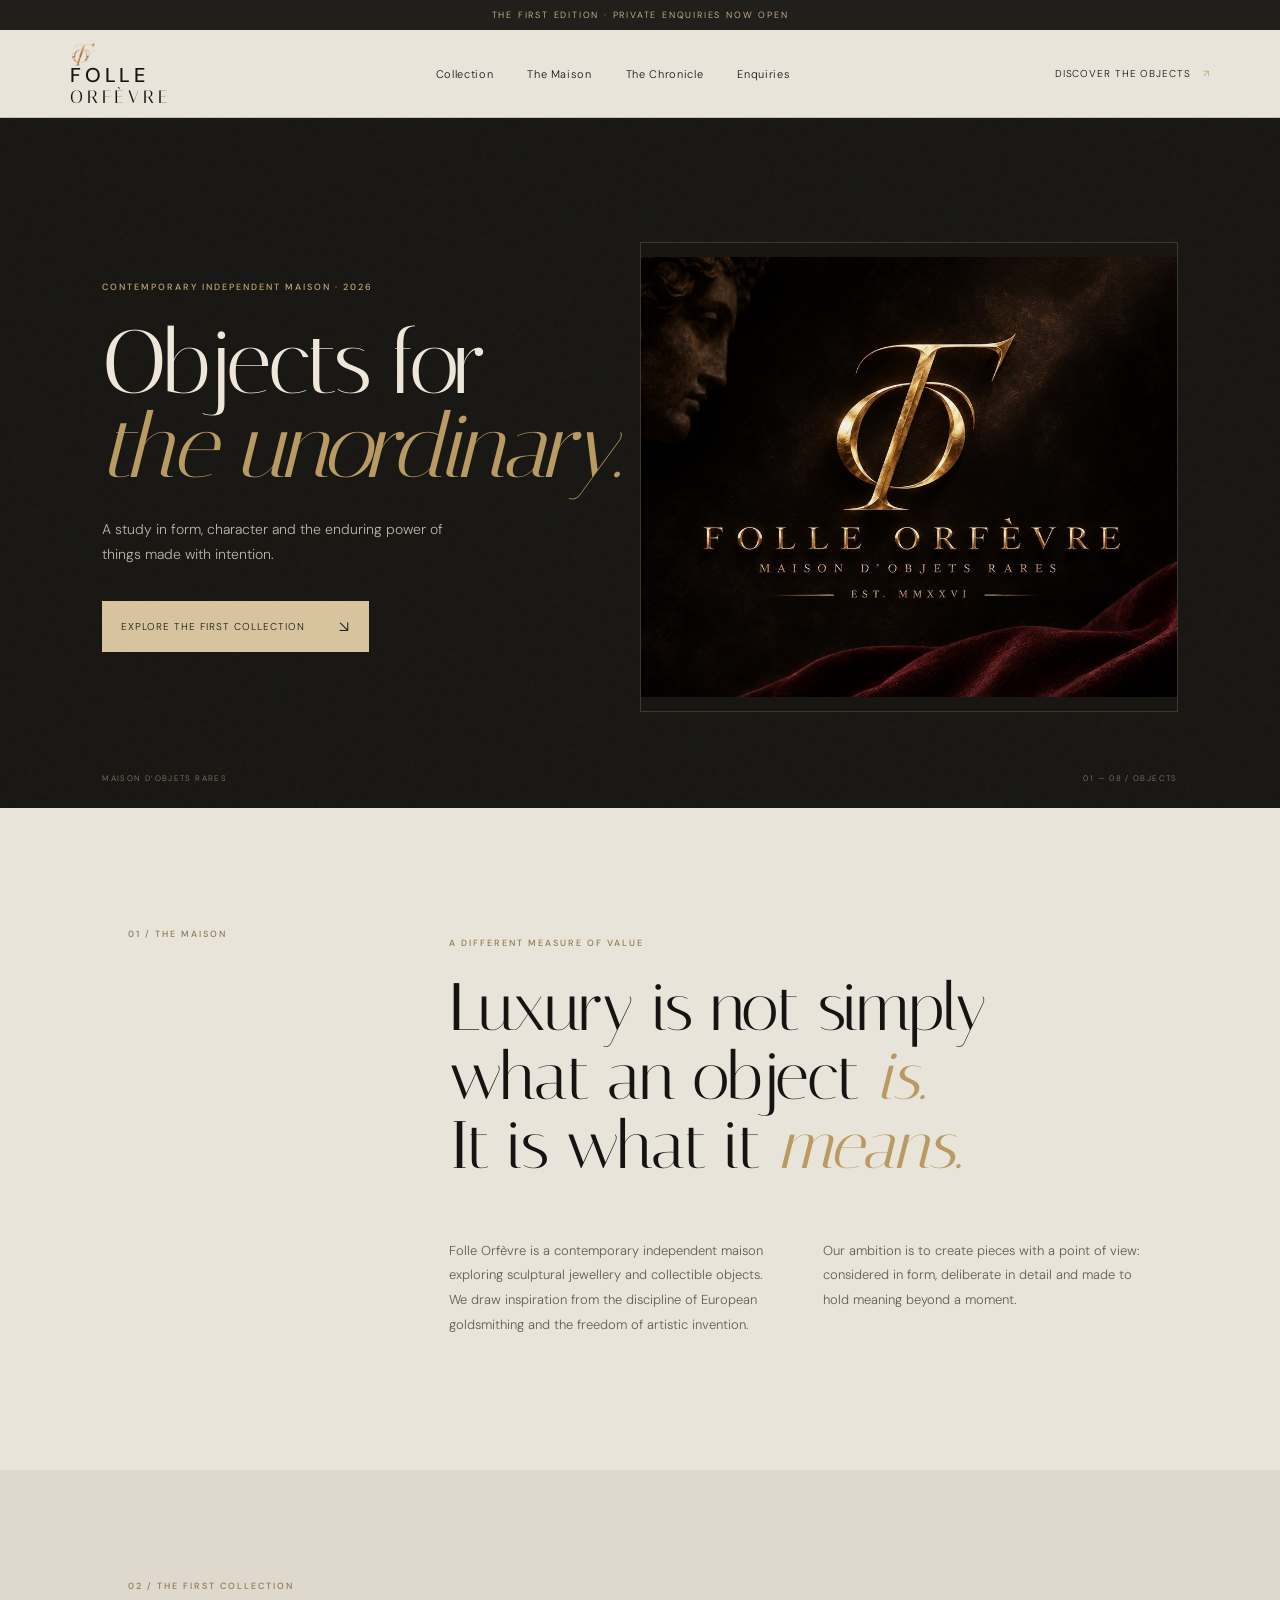
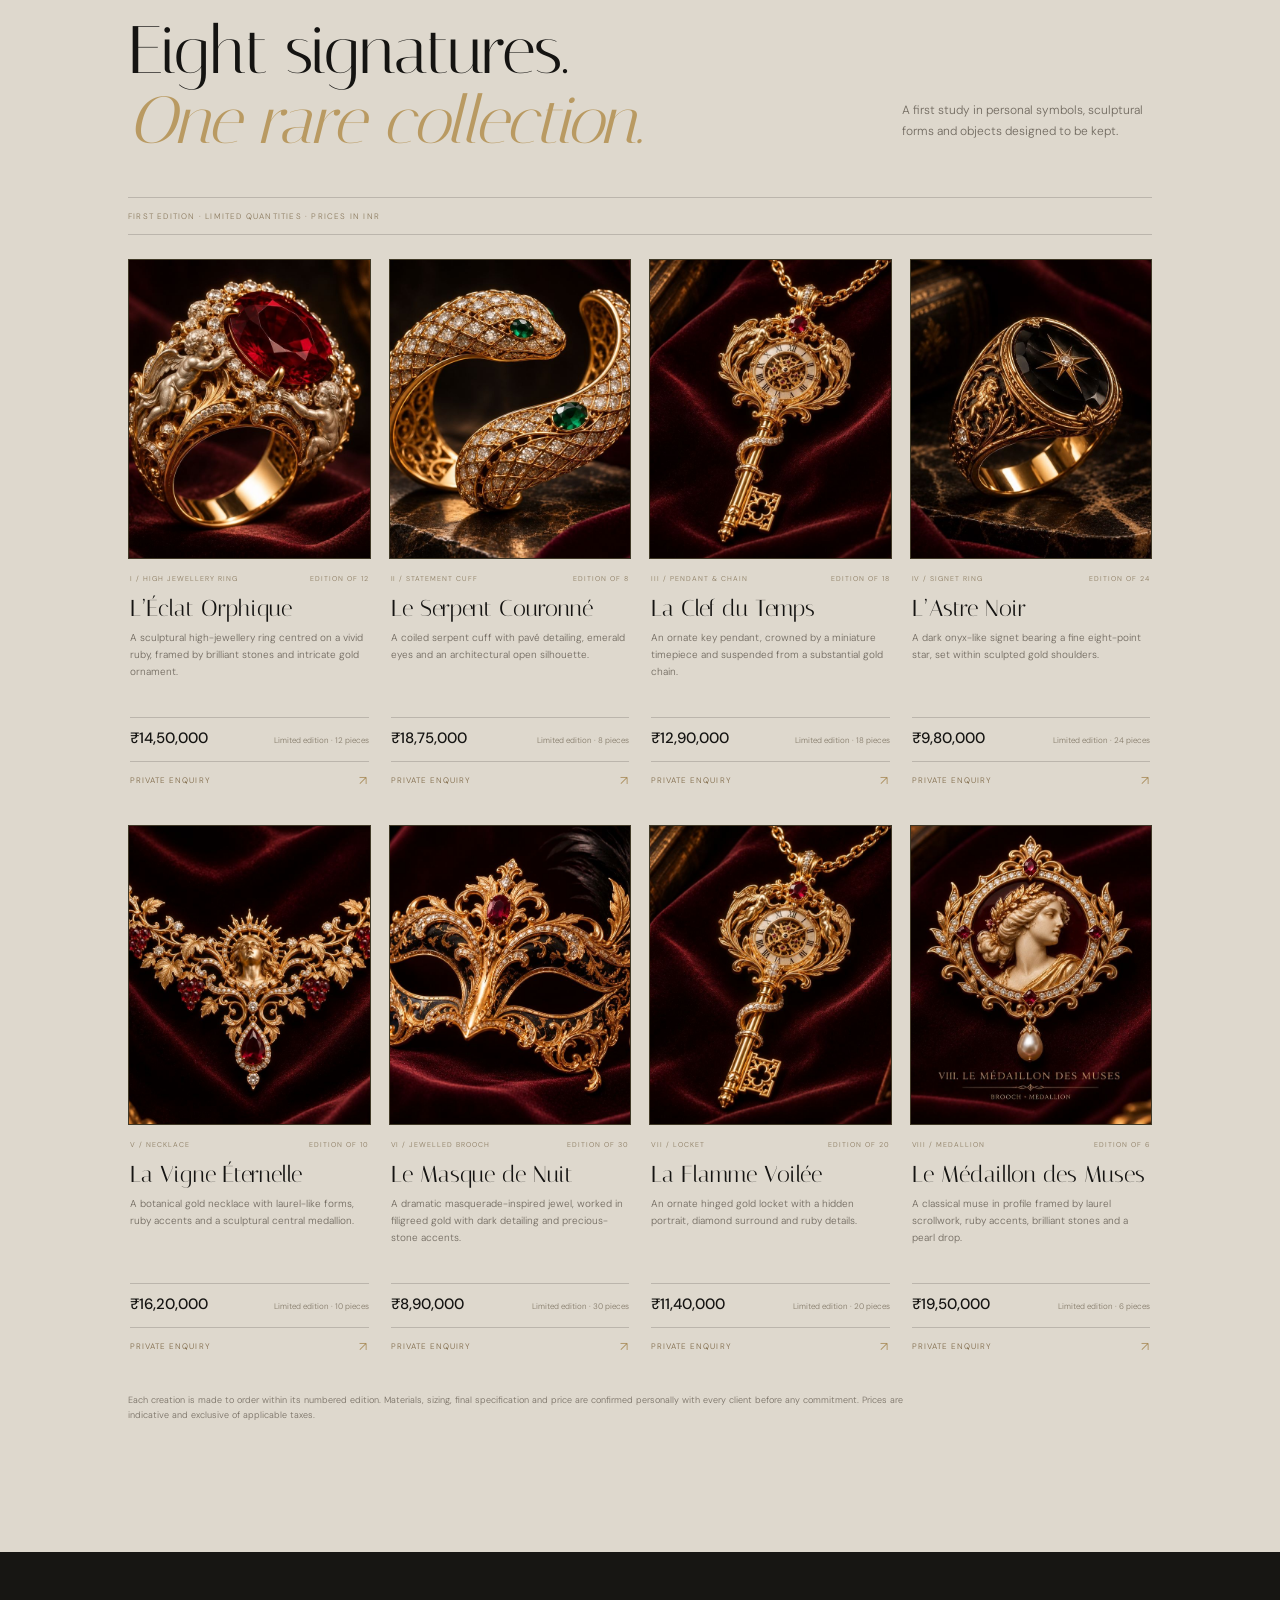
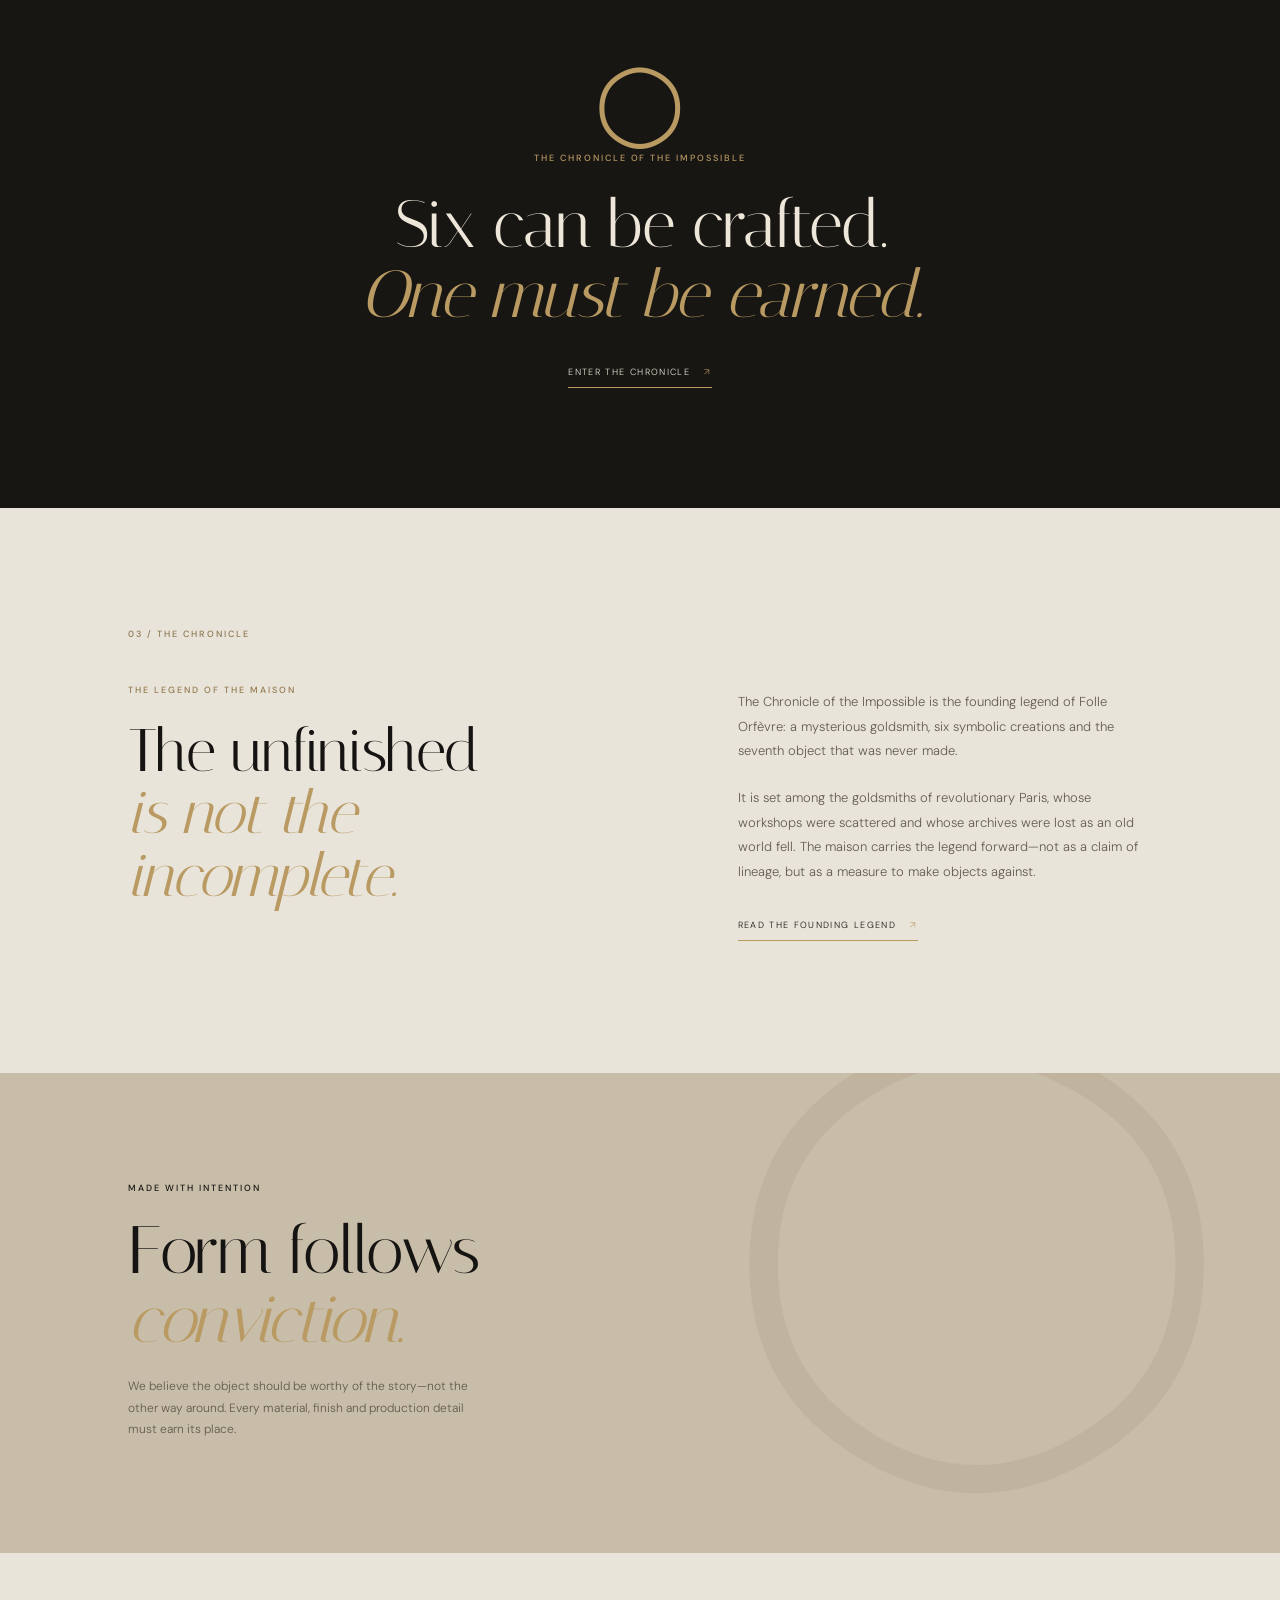
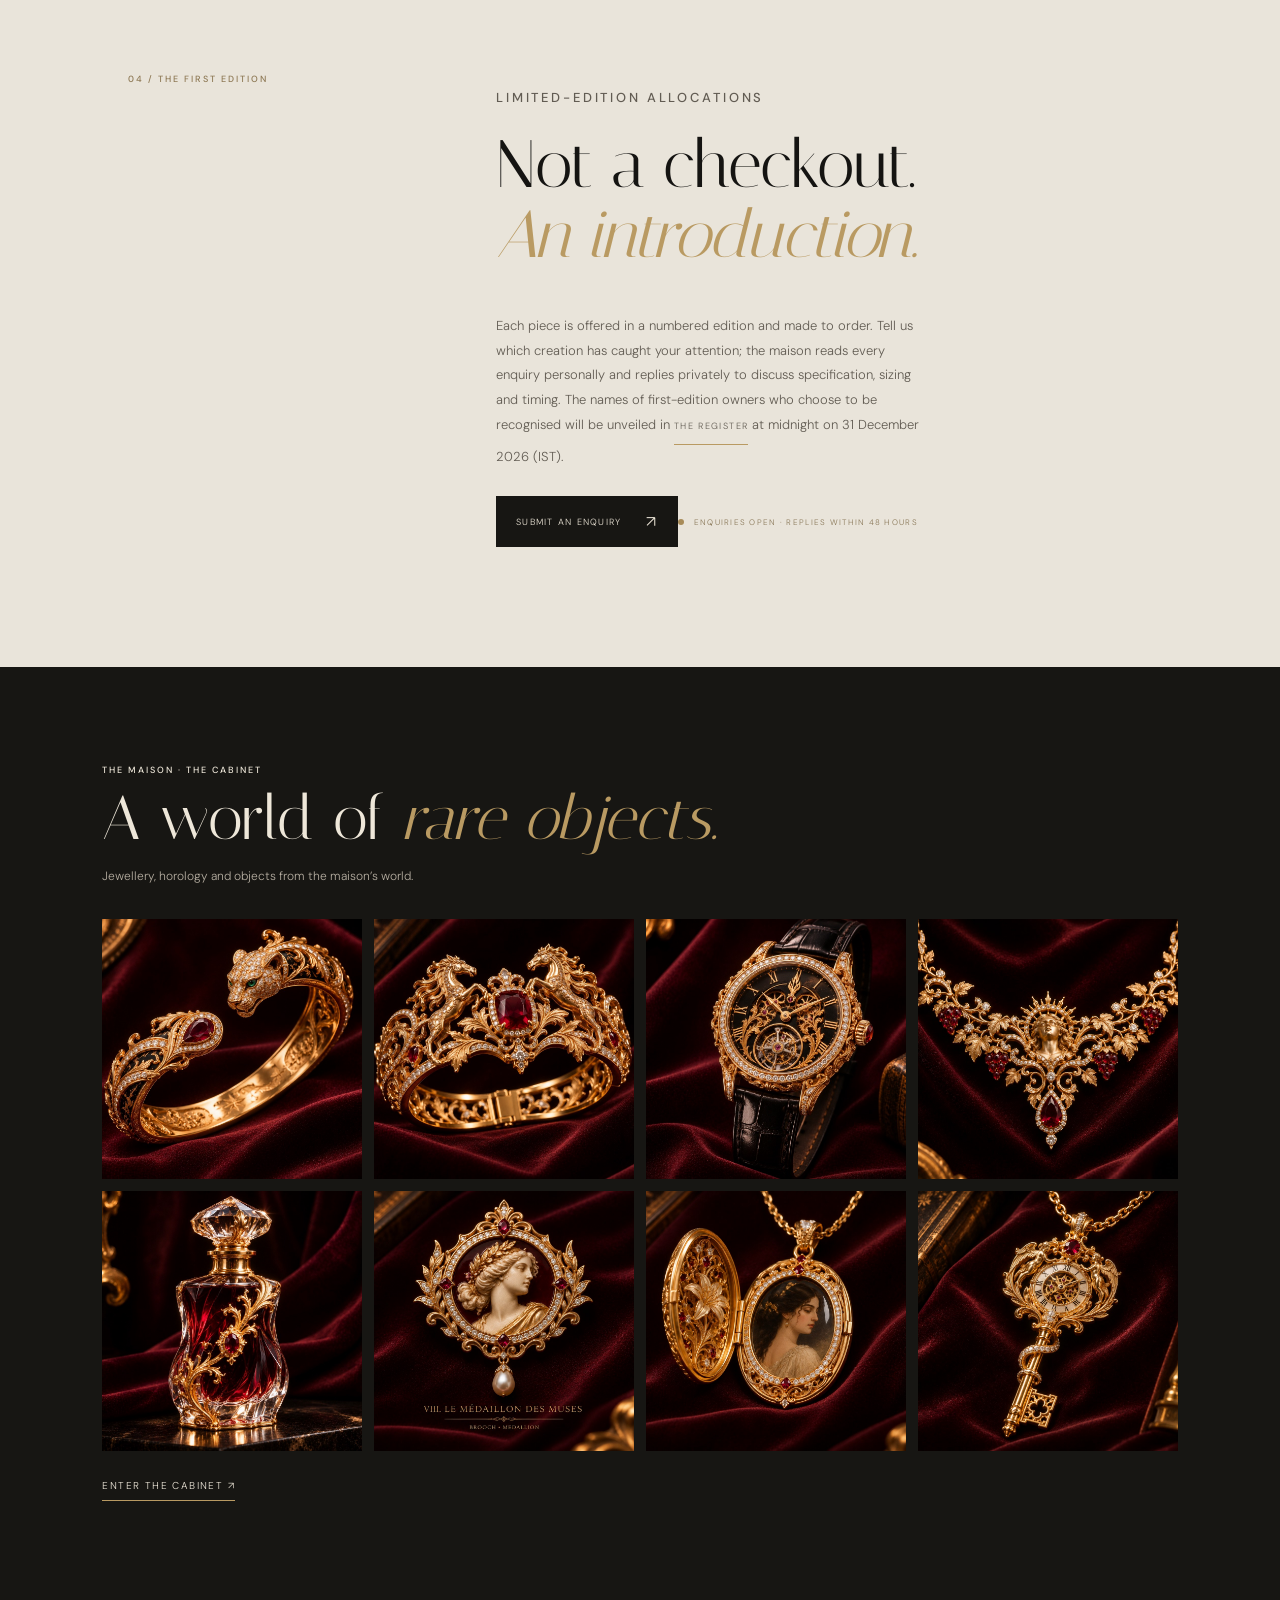
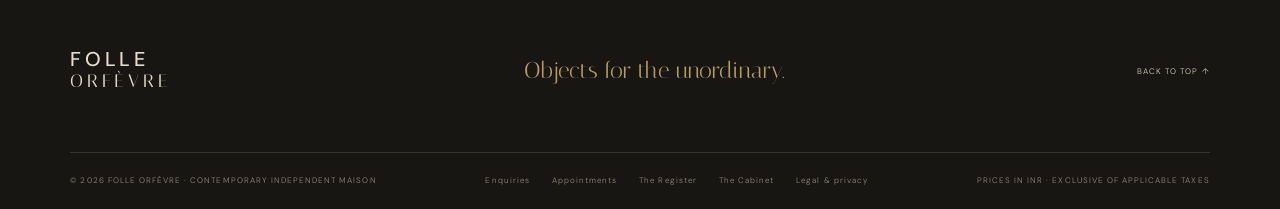
==== index.html @ 7debd87a "Restore Register, Appointments and 31 Dec announcement - Bring back register.html and booking.html -" ====
<!doctype html>
<html lang="en">
<head>
  <meta charset="utf-8">
  <meta name="viewport" content="width=device-width, initial-scale=1">
  <meta name="theme-color" content="#11100f">
  <title>Folle Orfèvre — Maison d’Objets Rares</title>
  <meta name="description" content="Folle Orfèvre — Maison d’Objets Rares. Limited-edition sculptural jewellery, made to order and offered by private enquiry.">
  <meta name="robots" content="index, follow">
  <meta property="og:type" content="website">
  <meta property="og:title" content="Folle Orfèvre — Objects for the Unordinary">
  <meta property="og:description" content="Six can be crafted. One must be earned.">
  <meta property="og:image" content="/assets/folle-orfevre-logo.jpg">
  <link rel="icon" href="/assets/mark.svg" type="image/svg+xml">
  <link rel="stylesheet" href="/styles.css">
  <script defer src="/config.js"></script>
  <script defer src="/site.js"></script>
  <script type="application/ld+json">
  {
    "@context":"https://schema.org",
    "@type":"Brand",
    "name":"Folle Orfèvre",
    "description":"An independent maison creating limited-edition sculptural jewellery and collectible objects.",
    "slogan":"Six can be crafted. One must be earned."
  }
  </script>
</head>
<body>
  <div class="announcement">THE FIRST EDITION · PRIVATE ENQUIRIES NOW OPEN</div>
  <header class="site-header">
    <a class="wordmark" href="#top" aria-label="Folle Orfèvre home"><img src="/assets/mark.svg" alt="" class="brand-mark"><span>FOLLE</span><i>ORFÈVRE</i></a>
    <button class="menu-toggle" aria-label="Open menu" aria-expanded="false">☰</button>
    <nav class="nav">
      <a href="#collection">Collection</a><a href="#philosophy">The Maison</a><a href="#chronicle">The Chronicle</a><a href="enquire.html">Enquiries</a>
    </nav>
    <a class="header-link" href="#collection">Discover the objects <span>↗</span></a>
  </header>

  <main id="top">
    <section class="hero">
      <div class="hero-grain"></div>
      <div class="hero-copy">
        <p class="eyebrow">CONTEMPORARY INDEPENDENT MAISON · 2026</p>
        <h1>Objects for<br><em>the unordinary.</em></h1>
        <p class="hero-lede">A study in form, character and the enduring power of things made with intention.</p>
        <a class="button button-light" href="#collection">Explore the first collection <span>↘</span></a>
      </div>
      <div class="hero-art hero-brand-art"><img src="/assets/folle-orfevre-logo.jpg" alt="Folle Orfèvre gold monogram and maison wordmark" loading="eager"></div>
      <div class="hero-bottom"><span>MAISON D’OBJETS RARES</span><span>01 — 08 / OBJECTS</span></div>
    </section>

    <section class="manifesto section-wrap" id="philosophy">
      <div class="section-kicker">01 / THE MAISON</div>
      <div class="manifesto-main">
        <p class="eyebrow">A DIFFERENT MEASURE OF VALUE</p>
        <h2>Luxury is not simply<br>what an object <em>is.</em><br>It is what it <em>means.</em></h2>
        <div class="manifesto-bottom"><p>Folle Orfèvre is a contemporary independent maison exploring sculptural jewellery and collectible objects. We draw inspiration from the discipline of European goldsmithing and the freedom of artistic invention.</p><p>Our ambition is to create pieces with a point of view: considered in form, deliberate in detail and made to hold meaning beyond a moment.</p></div>
      </div>
    </section>

    <section class="collection section-wrap" id="collection">
      <div class="section-heading"><div><div class="section-kicker">02 / THE FIRST COLLECTION</div><h2>Eight signatures.<br><em>One rare collection.</em></h2></div><p>A first study in personal symbols, sculptural forms and objects designed to be kept.</p></div>
      <div class="currency-note">FIRST EDITION · LIMITED QUANTITIES · PRICES IN INR</div>
      <div class="product-grid product-grid-photo" id="product-grid">
        <article class="product-card" data-category="jewellery"><a class="product-photo" href="/assets/products/01-eclat-orphique.jpg" target="_blank" rel="noopener"><img src="/assets/products/01-eclat-orphique.jpg" alt="L’Éclat Orphique — high jewellery ring" loading="lazy"></a><div class="product-info"><div class="product-meta"><span>I / HIGH JEWELLERY RING</span><span>EDITION OF 12</span></div><h3>L’Éclat Orphique</h3><p>A sculptural high-jewellery ring centred on a vivid ruby, framed by brilliant stones and intricate gold ornament.</p><div class="price"><strong>₹14,50,000</strong><span>Limited edition · 12 pieces</span></div><a class="product-enquire" href="enquire.html?product=LEclat-Orphique">Private enquiry <span>↗</span></a></div></article>
        <article class="product-card" data-category="jewellery"><a class="product-photo" href="/assets/products/02-serpent-couronne.jpg" target="_blank" rel="noopener"><img src="/assets/products/02-serpent-couronne.jpg" alt="Le Serpent Couronné — statement cuff" loading="lazy"></a><div class="product-info"><div class="product-meta"><span>II / STATEMENT CUFF</span><span>EDITION OF 8</span></div><h3>Le Serpent Couronné</h3><p>A coiled serpent cuff with pavé detailing, emerald eyes and an architectural open silhouette.</p><div class="price"><strong>₹18,75,000</strong><span>Limited edition · 8 pieces</span></div><a class="product-enquire" href="enquire.html?product=Le-Serpent-Couronne">Private enquiry <span>↗</span></a></div></article>
        <article class="product-card" data-category="jewellery"><a class="product-photo" href="/assets/products/03-clef-du-temps.jpg" target="_blank" rel="noopener"><img src="/assets/products/03-clef-du-temps.jpg" alt="La Clef du Temps — pendant & chain" loading="lazy"></a><div class="product-info"><div class="product-meta"><span>III / PENDANT & CHAIN</span><span>EDITION OF 18</span></div><h3>La Clef du Temps</h3><p>An ornate key pendant, crowned by a miniature timepiece and suspended from a substantial gold chain.</p><div class="price"><strong>₹12,90,000</strong><span>Limited edition · 18 pieces</span></div><a class="product-enquire" href="enquire.html?product=La-Clef-du-Temps">Private enquiry <span>↗</span></a></div></article>
        <article class="product-card" data-category="jewellery"><a class="product-photo" href="/assets/products/04-astre-noir.jpg" target="_blank" rel="noopener"><img src="/assets/products/04-astre-noir.jpg" alt="L’Astre Noir — signet ring" loading="lazy"></a><div class="product-info"><div class="product-meta"><span>IV / SIGNET RING</span><span>EDITION OF 24</span></div><h3>L’Astre Noir</h3><p>A dark onyx-like signet bearing a fine eight-point star, set within sculpted gold shoulders.</p><div class="price"><strong>₹9,80,000</strong><span>Limited edition · 24 pieces</span></div><a class="product-enquire" href="enquire.html?product=LAstre-Noir">Private enquiry <span>↗</span></a></div></article>
        <article class="product-card" data-category="jewellery"><a class="product-photo" href="/assets/products/05-vigne-eternelle.jpg" target="_blank" rel="noopener"><img src="/assets/products/05-vigne-eternelle.jpg" alt="La Vigne Éternelle — necklace" loading="lazy"></a><div class="product-info"><div class="product-meta"><span>V / NECKLACE</span><span>EDITION OF 10</span></div><h3>La Vigne Éternelle</h3><p>A botanical gold necklace with laurel-like forms, ruby accents and a sculptural central medallion.</p><div class="price"><strong>₹16,20,000</strong><span>Limited edition · 10 pieces</span></div><a class="product-enquire" href="enquire.html?product=La-Vigne-Eternelle">Private enquiry <span>↗</span></a></div></article>
        <article class="product-card" data-category="jewellery"><a class="product-photo" href="/assets/products/06-masque-de-nuit.jpg" target="_blank" rel="noopener"><img src="/assets/products/06-masque-de-nuit.jpg" alt="Le Masque de Nuit — jewelled brooch" loading="lazy"></a><div class="product-info"><div class="product-meta"><span>VI / JEWELLED BROOCH</span><span>EDITION OF 30</span></div><h3>Le Masque de Nuit</h3><p>A dramatic masquerade-inspired jewel, worked in filigreed gold with dark detailing and precious-stone accents.</p><div class="price"><strong>₹8,90,000</strong><span>Limited edition · 30 pieces</span></div><a class="product-enquire" href="enquire.html?product=Le-Masque-de-Nuit">Private enquiry <span>↗</span></a></div></article>
        <article class="product-card" data-category="jewellery"><a class="product-photo" href="/assets/products/07-flamme-voilee.jpg" target="_blank" rel="noopener"><img src="/assets/products/07-flamme-voilee.jpg" alt="La Flamme Voilée — original locket" loading="lazy"></a><div class="product-info"><div class="product-meta"><span>VII / LOCKET</span><span>EDITION OF 20</span></div><h3>La Flamme Voilée</h3><p>An ornate hinged gold locket with a hidden portrait, diamond surround and ruby details.</p><div class="price"><strong>₹11,40,000</strong><span>Limited edition · 20 pieces</span></div><a class="product-enquire" href="enquire.html?product=La-Flamme-Voilee">Private enquiry <span>↗</span></a></div></article>
        <article class="product-card" data-category="jewellery"><a class="product-photo" href="/assets/products/08-medaillon-muses.jpg" target="_blank" rel="noopener"><img src="/assets/products/08-medaillon-muses.jpg" alt="Le Médaillon des Muses — medallion" loading="lazy"></a><div class="product-info"><div class="product-meta"><span>VIII / MEDALLION</span><span>EDITION OF 6</span></div><h3>Le Médaillon des Muses</h3><p>A classical muse in profile framed by laurel scrollwork, ruby accents, brilliant stones and a pearl drop.</p><div class="price"><strong>₹19,50,000</strong><span>Limited edition · 6 pieces</span></div><a class="product-enquire" href="enquire.html?product=Le-Medaillon-des-Muses">Private enquiry <span>↗</span></a></div></article>
      </div>
      <p class="catalogue-disclaimer">Each creation is made to order within its numbered edition. Materials, sizing, final specification and price are confirmed personally with every client before any commitment. Prices are indicative and exclusive of applicable taxes.</p>
    </section>

    <section class="interlude">
      <div class="interlude-mark">◯</div><p class="eyebrow">THE CHRONICLE OF THE IMPOSSIBLE</p><h2>Six can be crafted.<br><em>One must be earned.</em></h2><a href="#chronicle" class="text-link">Enter the Chronicle <span>↗</span></a>
    </section>

    <section class="chronicle section-wrap" id="chronicle">
      <div class="section-kicker">03 / THE CHRONICLE</div>
      <div class="chronicle-layout"><div><p class="eyebrow">THE LEGEND OF THE MAISON</p><h2>The unfinished<br><em>is not the incomplete.</em></h2></div><div class="chronicle-copy"><p>The Chronicle of the Impossible is the founding legend of Folle Orfèvre: a mysterious goldsmith, six symbolic creations and the seventh object that was never made.</p><p>It is set among the goldsmiths of revolutionary Paris, whose workshops were scattered and whose archives were lost as an old world fell. The maison carries the legend forward—not as a claim of lineage, but as a measure to make objects against.</p><a class="text-link" href="chronicle.html">Read the founding legend <span>↗</span></a></div></div>
    </section>

    <section class="craft-band"><div class="craft-band-inner"><p class="eyebrow">MADE WITH INTENTION</p><h2>Form follows<br><em>conviction.</em></h2><p>We believe the object should be worthy of the story—not the other way around. Every material, finish and production detail must earn its place.</p></div></section>

    <section class="details section-wrap" id="details"><div class="section-kicker">04 / THE FIRST EDITION</div><div class="details-inner"><p class="eyebrow">LIMITED-EDITION ALLOCATIONS</p><h2>Not a checkout.<br><em>An introduction.</em></h2><p>Each piece is offered in a numbered edition and made to order. Tell us which creation has caught your attention; the maison reads every enquiry personally and replies privately to discuss specification, sizing and timing. The names of first-edition owners who choose to be recognised will be unveiled in <a class="text-link" href="register.html">the Register</a> at midnight on 31 December 2026 (IST).</p><a class="button button-dark" href="enquire.html">Submit an enquiry <span>↗</span></a><span class="status-line"><i></i> ENQUIRIES OPEN · REPLIES WITHIN 48 HOURS</span></div></section>
  </main>

  
<section class="visual-cabinet" id="visual-cabinet">
 <div class="visual-cabinet-head"><p class="eyebrow">THE MAISON · THE CABINET</p><h2>A world of <em>rare objects.</em></h2><p>Jewellery, horology and objects from the maison’s world.</p></div>
 <div class="visual-cabinet-grid">
 <a href="/atelier.html"><img src="/assets/gallery/visual-01.jpg" loading="lazy" alt="Gold panther cuff with ruby and pavé diamonds"></a><a href="/atelier.html"><img src="/assets/gallery/visual-02.jpg" loading="lazy" alt="Gold cuff with rearing horses and cushion ruby"></a><a href="/atelier.html"><img src="/assets/gallery/visual-03.jpg" loading="lazy" alt="Engraved gold tourbillon watch with diamond bezel"></a><a href="/atelier.html"><img src="/assets/gallery/visual-09.jpg" loading="lazy" alt="Gold vine necklace with ruby clusters"></a><a href="/atelier.html"><img src="/assets/gallery/visual-14.jpg" loading="lazy" alt="Crystal flacon with gold scrollwork and ruby"></a><a href="/atelier.html"><img src="/assets/gallery/visual-19.jpg" loading="lazy" alt="Le Médaillon des Muses brooch"></a><a href="/atelier.html"><img src="/assets/gallery/visual-23.jpg" loading="lazy" alt="Open gold locket with painted portrait"></a><a href="/atelier.html"><img src="/assets/gallery/visual-26.jpg" loading="lazy" alt="La Clef du Temps key pendant"></a>
 </div>
 <a class="cabinet-link" href="/atelier.html">ENTER THE CABINET ↗</a>
</section>
<footer class="footer"><div class="footer-top"><a class="wordmark footer-wordmark" href="#top"><span>FOLLE</span><i>ORFÈVRE</i></a><p>Objects for the unordinary.</p><a href="#top" class="back-top">BACK TO TOP ↑</a></div><div class="footer-bottom"><span>© 2026 FOLLE ORFÈVRE · CONTEMPORARY INDEPENDENT MAISON</span><div><a href="enquire.html">Enquiries</a><a href="booking.html">Appointments</a><a href="register.html">The Register</a><a href="atelier.html">The Cabinet</a><a href="legal.html">Legal &amp; privacy</a></div><span>PRICES IN INR · EXCLUSIVE OF APPLICABLE TAXES</span></div></footer>
</body>
</html>
---- styles.css ----
@import url('https://fonts.googleapis.com/css2?family=DM+Sans:wght@300;400;500;600&family=Italiana&display=swap');
:root{--ink:#151412;--paper:#e9e4da;--paper2:#ded7ca;--gold:#b99a62;--muted:#81796d;--line:rgba(30,27,23,.18);--serif:'Italiana',Georgia,serif;--sans:'DM Sans',Arial,sans-serif}*{box-sizing:border-box}html{scroll-behavior:smooth}body{margin:0;background:var(--paper);color:var(--ink);font-family:var(--sans);font-weight:300}a{color:inherit;text-decoration:none}.announcement{height:30px;display:flex;align-items:center;justify-content:center;background:#211f1b;color:#d7c49f;font-size:9px;letter-spacing:.2em}.site-header{height:88px;padding:0 5.5vw;display:flex;align-items:center;justify-content:space-between;border-bottom:1px solid var(--line);position:relative;z-index:10;background:var(--paper)}.wordmark{display:flex;flex-direction:column;font-size:20px;line-height:.86;letter-spacing:.18em;font-weight:500}.wordmark i{font-family:var(--serif);font-size:18px;font-style:normal;letter-spacing:.22em;margin-top:6px}.nav{display:flex;gap:34px;font-size:11px;letter-spacing:.06em}.nav a,.header-link{transition:opacity .2s}.nav a:hover,.header-link:hover{opacity:.55}.header-link{font-size:10px;letter-spacing:.09em;text-transform:uppercase}.header-link span{color:var(--gold);margin-left:8px}.menu-toggle{display:none;border:0;background:none;font-size:22px}.hero{min-height:690px;background:#171613;color:#eee7d9;position:relative;overflow:hidden;padding:100px 8vw 72px;display:grid;grid-template-columns:1fr 1fr;align-items:center}.hero-grain{position:absolute;inset:0;opacity:.1;background-image:url("data:image/svg+xml,%3Csvg viewBox='0 0 180 180' xmlns='http://www.w3.org/2000/svg'%3E%3Cfilter id='n'%3E%3CfeTurbulence type='fractalNoise' baseFrequency='.8' numOctaves='4' stitchTiles='stitch'/%3E%3C/filter%3E%3Crect width='100%25' height='100%25' filter='url(%23n)' opacity='.22'/%3E%3C/svg%3E")}.hero-copy{position:relative;z-index:2;padding-bottom:30px}.eyebrow,.section-kicker{font-size:9px;letter-spacing:.22em;font-weight:500}.hero .eyebrow{color:#c3a775}.hero h1{font-family:var(--serif);font-weight:400;font-size:clamp(58px,7vw,104px);line-height:.94;letter-spacing:-.035em;margin:28px 0}.hero h1 em,.manifesto h2 em,.section-heading h2 em,.interlude h2 em,.chronicle h2 em,.craft-band h2 em,.details h2 em,.story-hero h1 em,.legal-content h1 em{font-weight:400;color:var(--gold)}.hero-lede{font-size:14px;line-height:1.8;color:#bdb5a8;max-width:350px;margin-bottom:34px}.button{display:inline-flex;align-items:center;gap:34px;padding:15px 19px;font-size:10px;letter-spacing:.1em;text-transform:uppercase}.button-light{background:#d7c49f;color:#1c1a16}.button span{font-size:16px}.hero-art{height:470px;position:relative;display:flex;align-items:center;justify-content:center}.orbit{position:absolute;border:1px solid rgba(198,164,105,.35);border-radius:50%;transform:rotate(-27deg)}.orbit-one{width:370px;height:450px}.orbit-two{width:270px;height:390px;transform:rotate(42deg)}.orbit-three{width:440px;height:260px;transform:rotate(65deg)}.sculpture{width:170px;height:310px;border-radius:48% 52% 43% 57% / 28% 36% 64% 72%;background:linear-gradient(115deg,#5f4828,#d4b77b 27%,#8b6c3e 48%,#e1c78f 65%,#6c512d);transform:rotate(24deg);box-shadow:25px 30px 80px #000;position:relative;overflow:hidden}.sculpture:before{content:"";position:absolute;width:130px;height:340px;left:25px;top:-20px;border-left:1px solid #f5dca7;transform:rotate(28deg);opacity:.7}.sculpture-cut{position:absolute;width:100px;height:240px;left:34px;top:38px;border:1px solid rgba(40,30,18,.65);border-radius:50%;transform:rotate(-32deg)}.sculpture-core{position:absolute;width:70px;height:170px;left:48px;top:73px;border-radius:50%;background:linear-gradient(90deg,#49351e,#b6975e,#49351e);opacity:.65}.hero-caption{position:absolute;bottom:10px;left:5%;right:5%;display:flex;justify-content:space-between;color:#9e927d;font-size:8px;letter-spacing:.18em}.hero-bottom{position:absolute;bottom:25px;left:8vw;right:8vw;display:flex;justify-content:space-between;color:#857b6b;font-size:8px;letter-spacing:.17em}.section-wrap{padding:120px 10vw}.manifesto{display:grid;grid-template-columns:1fr 2.5fr;gap:40px}.section-kicker{color:#8d7854}.manifesto-main .eyebrow,.chronicle .eyebrow{color:#92794e}.manifesto h2,.section-heading h2,.interlude h2,.chronicle h2,.craft-band h2,.details h2{font-family:var(--serif);font-size:clamp(44px,5.2vw,74px);font-weight:400;line-height:1.04;letter-spacing:-.02em;margin:24px 0 45px}.manifesto-bottom{display:grid;grid-template-columns:1fr 1fr;gap:45px;max-width:760px;margin-left:auto}.manifesto-bottom p,.chronicle-copy p,.details-inner p{font-size:13px;line-height:1.9;color:#625c53}.collection{background:#ded8cd;padding-top:110px}.section-heading{display:flex;justify-content:space-between;align-items:end;margin-bottom:42px}.section-heading h2{margin-bottom:0}.section-heading>p{max-width:250px;font-size:12px;line-height:1.8;color:#70695f}.currency-note{font-size:8px;letter-spacing:.15em;color:#8a795d;border-top:1px solid var(--line);border-bottom:1px solid var(--line);padding:13px 0;margin-bottom:24px}.product-grid{display:grid;grid-template-columns:repeat(4,1fr);gap:34px 18px}.product-card{min-width:0}.product-art{height:280px;position:relative;overflow:hidden;background:#c8c0b2;display:flex;align-items:center;justify-content:center}.product-art:after{content:"";position:absolute;inset:0;background:radial-gradient(ellipse at 50% 45%,transparent 10%,rgba(31,27,21,.12) 100%)}.art-number{position:absolute;top:15px;left:16px;font-family:var(--serif);font-size:16px;color:#786b56}.art-label{position:absolute;bottom:14px;left:16px;font-size:8px;letter-spacing:.2em;color:#6d604c}.ring-shape{width:110px;height:110px;border:13px solid #a98a54;border-radius:50%;transform:rotate(-25deg);box-shadow:inset 3px 3px 7px #ead7a6,5px 12px 20px #766344;position:relative}.ring-shape:before{content:"";position:absolute;top:-26px;left:23px;width:38px;height:32px;border:2px solid #e0c48a;background:#8f7448;transform:rotate(20deg);box-shadow:0 4px 8px #79613c}.art-cuff .cuff-shape{width:165px;height:120px;border:17px solid #9e804e;border-radius:50%;transform:rotate(-30deg);border-left-color:transparent;box-shadow:5px 15px 20px #81745f}.pendant-shape{width:100px;height:100px;border:10px solid #a98a54;border-radius:44% 56% 60% 40%;transform:rotate(38deg);box-shadow:8px 12px 18px #81745f}.pendant-shape:before{content:"";position:absolute;width:2px;height:70px;background:#a98a54;left:38px;top:-76px;transform:rotate(-38deg)}.locket-shape{width:120px;height:145px;border:10px solid #9e804e;border-radius:50% 50% 45% 45%;transform:rotate(12deg);box-shadow:7px 12px 20px #81745f}.locket-shape:before{content:"";position:absolute;left:35px;top:42px;width:28px;height:40px;border:1px solid #e3c78e;border-radius:50%}.earring-one,.earring-two{width:54px;height:90px;border:8px solid #a98a54;border-radius:50%;transform:rotate(22deg);margin:0 10px;box-shadow:5px 8px 12px #81745f}.earring-two{transform:rotate(-22deg) translateY(20px)}.seal-shape{width:105px;height:125px;background:linear-gradient(130deg,#6b532e,#d0b276,#80623a);clip-path:polygon(50% 0,100% 20%,85% 80%,50% 100%,15% 80%,0 20%);filter:drop-shadow(8px 12px 9px #766344)}.seal-shape:after{content:""}.medallion-shape{width:150px;height:150px;border-radius:50%;border:12px double #a18350;background:radial-gradient(circle,#d2b477 0 22%,#92713f 23% 28%,#c4a36b 29% 50%,#80633a 51%);box-shadow:8px 12px 20px #766344}.form-shape{width:125px;height:160px;background:linear-gradient(120deg,#6f542f,#d2b779,#86673d);border-radius:58% 42% 38% 62% / 48% 35% 65% 52%;transform:rotate(35deg);box-shadow:12px 18px 22px #78694f}.form-shape:after{content:"";position:absolute;width:70px;height:120px;border:1px solid #4c3c24;border-radius:50%;left:28px;top:20px}.product-info{padding:15px 2px 0}.product-meta{display:flex;justify-content:space-between;color:#8b7b60;font-size:7px;letter-spacing:.14em}.product-info h3{font-family:var(--serif);font-size:23px;font-weight:400;margin:12px 0 7px}.product-info p{font-size:10px;line-height:1.7;color:#70695f;min-height:50px;margin:0 0 14px}.price{display:flex;justify-content:space-between;align-items:baseline;border-top:1px solid var(--line);padding-top:10px}.price strong{font-size:13px;font-weight:500}.price span{font-size:9px;color:#837968}.catalogue-disclaimer{font-size:9px;line-height:1.7;color:#776f64;margin-top:36px;max-width:800px}.interlude{background:#171613;color:#eee7d9;text-align:center;padding:110px 20px 120px}.interlude-mark{font-family:var(--serif);font-size:80px;color:#b99a62;line-height:1}.interlude .eyebrow{color:#b99a62;margin-top:10px}.interlude h2{margin:26px 0 30px}.text-link{display:inline-block;font-size:9px;letter-spacing:.15em;text-transform:uppercase;border-bottom:1px solid #b99a62;padding-bottom:9px}.text-link span{color:#b99a62;margin-left:10px}.chronicle-layout{display:grid;grid-template-columns:1.1fr 1fr;gap:12vw;margin-top:35px}.chronicle h2{font-size:clamp(42px,4.7vw,66px)}.chronicle-copy{padding-top:15px}.chronicle-copy p{margin:0 0 22px}.chronicle-copy .text-link{margin-top:12px}.craft-band{background:#c8bda9;padding:100px 10vw;position:relative;overflow:hidden}.craft-band:after{content:"◯";font-family:var(--serif);font-size:450px;position:absolute;right:4vw;top:-110px;color:rgba(100,78,45,.08)}.craft-band-inner{position:relative;z-index:1;max-width:520px}.craft-band h2{margin:22px 0}.craft-band-inner>p:last-child{font-size:12px;line-height:1.8;max-width:340px;color:#62594c}.details{display:grid;grid-template-columns:1fr 2fr;gap:40px}.details-inner{max-width:600px}.details h2{margin-top:20px}.details-inner p{max-width:430px}.status-line{display:inline-flex;align-items:center;gap:10px;font-size:8px;letter-spacing:.16em;color:#8a7858;margin-top:25px}.status-line i{width:6px;height:6px;background:#a88b58;border-radius:50%}.footer{background:#171613;color:#ddd4c4;padding:45px 5.5vw 24px}.footer-top{display:flex;align-items:center;justify-content:space-between;padding-bottom:45px;border-bottom:1px solid #39352e}.footer-wordmark{color:#e5dccd}.footer-top p{font-family:var(--serif);font-size:23px;color:#b99a62}.back-top,.footer-bottom{font-size:8px;letter-spacing:.13em}.footer-bottom{display:flex;justify-content:space-between;gap:20px;color:#948b7c;padding-top:22px}.footer-bottom div{display:flex;gap:22px}.footer-bottom a:hover{color:#d5bd91}.story-hero{background:#171613;color:#eee7d9;text-align:center;padding:130px 20px 120px}.story-hero .eyebrow{color:#b99a62}.story-hero h1,.legal-content h1{font-family:var(--serif);font-size:clamp(56px,8vw,100px);font-weight:400;line-height:.95;margin:28px 0}.story-hero p:last-child{font-size:13px;color:#bdb5a8}.story-content{max-width:680px;margin:0 auto;padding:90px 25px 120px}.story-content p,.legal-content p{font-family:var(--serif);font-size:20px;line-height:1.8;color:#514b42}.story-content .dropcap:first-letter{float:left;font-size:75px;line-height:.8;padding:10px 10px 0 0;color:#9d7f4d}.story-content h2,.legal-content h2{font-family:var(--serif);font-size:42px;font-weight:400;margin:65px 0 20px}.story-content blockquote{font-family:var(--serif);font-size:34px;line-height:1.2;color:#9a7c4d;border-left:1px solid #a98a54;padding:12px 0 12px 25px;margin:55px 0}.story-end{font-family:var(--sans)!important;font-size:10px!important;letter-spacing:.2em;text-align:center;margin-top:70px}.legal-content{max-width:760px;margin:0 auto;padding:90px 25px 120px}.legal-content h1{font-size:72px}.legal-content h2{font-size:34px}.legal-content p{font-family:var(--sans);font-size:13px;line-height:1.9}.legal-final{font-family:var(--serif)!important;font-size:24px!important;color:#8e7045!important;margin-top:45px}.story-page .site-header{background:var(--paper)}
@media(max-width:900px){.nav{gap:18px}.header-link{display:none}.product-grid{grid-template-columns:repeat(2,1fr)}.product-art{height:320px}.manifesto,.details{grid-template-columns:1fr;gap:25px}.manifesto-bottom{margin-left:0}.chronicle-layout{gap:45px}.hero{padding-left:6vw;padding-right:6vw}.hero-art{transform:scale(.85)}}
@media(max-width:620px){.announcement{font-size:7px;letter-spacing:.12em}.site-header{height:72px;padding:0 6vw}.wordmark{font-size:17px}.wordmark i{font-size:15px}.menu-toggle{display:block;color:var(--ink)}.nav{display:none;position:absolute;top:71px;left:0;right:0;background:var(--paper);padding:22px 7vw 28px;flex-direction:column;border-bottom:1px solid var(--line)}.nav.is-open{display:flex}.hero{display:flex;flex-direction:column;align-items:flex-start;min-height:0;padding:90px 7vw 80px}.hero h1{font-size:64px}.hero-art{width:100%;height:340px;transform:scale(.8);transform-origin:center;margin-top:20px}.hero-bottom{left:7vw;right:7vw;font-size:6px}.section-wrap{padding:78px 7vw}.manifesto-bottom{grid-template-columns:1fr;gap:8px}.manifesto h2,.section-heading h2,.interlude h2,.chronicle h2,.craft-band h2,.details h2{font-size:48px}.section-heading{display:block}.section-heading>p{margin-top:25px}.product-grid{grid-template-columns:1fr 1fr;gap:28px 12px}.product-art{height:210px}.product-info h3{font-size:19px}.product-info p{font-size:9px;min-height:70px}.product-meta{font-size:6px}.price{display:block}.price strong{display:block;margin-bottom:4px}.price span{font-size:8px}.art-number{font-size:13px}.interlude{padding:85px 20px}.chronicle-layout{grid-template-columns:1fr;gap:0}.craft-band{padding:80px 7vw}.craft-band:after{font-size:280px;right:-60px;top:0}.details{padding-top:80px;padding-bottom:90px}.footer{padding:35px 7vw 20px}.footer-top{align-items:flex-start;gap:20px;flex-wrap:wrap}.footer-top p{font-size:18px}.footer-bottom{flex-direction:column;line-height:1.8}.footer-bottom div{flex-wrap:wrap}.story-hero{padding:95px 20px}.story-hero h1{font-size:62px}.story-content{padding:65px 7vw 90px}.story-content p{font-size:18px}.story-content blockquote{font-size:28px}.legal-content{padding:65px 7vw 90px}.legal-content h1{font-size:60px}}

/* Limited-edition enquiry journey */
.product-enquire{display:flex;justify-content:space-between;align-items:center;margin-top:13px;padding:10px 0 2px;border-top:1px solid var(--line);font-size:8px;letter-spacing:.13em;text-transform:uppercase;color:#7e6847}.product-enquire span{font-size:13px;color:#a88b58}.button-dark{display:inline-flex;align-items:center;gap:25px;background:#171613;color:#eee7d9;padding:15px 20px;font-size:9px;letter-spacing:.14em;text-transform:uppercase;margin-top:14px}.enquiry-hero{background:#171613;color:#eee7d9;padding:110px 8vw 90px}.enquiry-hero .eyebrow{color:#b99a62}.enquiry-hero h1{font-family:var(--serif);font-weight:400;font-size:clamp(52px,7vw,90px);line-height:.98;margin:25px 0}.enquiry-hero h1 em{color:#c4a36b}.enquiry-hero p:last-child{max-width:570px;color:#c8c0b4;line-height:1.8;font-size:13px}.enquiry-wrap{max-width:980px;margin:0 auto;padding:75px 25px 110px;display:grid;grid-template-columns:.8fr 1.2fr;gap:70px}.enquiry-aside h2{font-family:var(--serif);font-size:42px;font-weight:400;line-height:1.08}.enquiry-aside p{font-size:12px;line-height:1.9;color:#756d62}.release-date{border-top:1px solid var(--line);border-bottom:1px solid var(--line);padding:18px 0;margin-top:28px}.release-date strong{display:block;font-family:var(--serif);font-size:22px;font-weight:400}.release-date span{font-size:8px;letter-spacing:.15em;color:#8a7858}.enquiry-form{display:grid;gap:17px}.form-field{display:grid;gap:7px}.form-field label,.consent-label{font-size:9px;letter-spacing:.12em;text-transform:uppercase;color:#6e665a}.form-field input,.form-field select,.form-field textarea{width:100%;border:1px solid #d8d0c3;background:#faf8f3;padding:14px 13px;font:13px var(--sans);color:var(--ink);border-radius:0}.form-field textarea{min-height:100px;resize:vertical}.form-field input:focus,.form-field select:focus,.form-field textarea:focus{outline:1px solid #9d7f4d;border-color:#9d7f4d}.consent-row{display:flex;align-items:flex-start;gap:10px;font-size:11px;line-height:1.6;color:#625b50}.consent-row input{margin-top:3px;accent-color:#8b7045}.form-note{font-size:10px;line-height:1.7;color:#82796c}.form-status{padding:14px;border:1px solid #c9b994;background:#f2ede2;font-size:12px;line-height:1.7;display:none}.form-status.is-visible{display:block}.honeypot{position:absolute;left:-10000px;width:1px;height:1px;overflow:hidden}.enquiry-submit{border:0;cursor:pointer}.enquiry-submit:disabled{opacity:.55;cursor:wait}.privacy-link{color:#8b7045;text-decoration:underline;text-underline-offset:3px}
@media(max-width:700px){.enquiry-wrap{grid-template-columns:1fr;gap:35px;padding:55px 7vw 80px}.enquiry-hero{padding:85px 7vw 70px}.enquiry-aside h2{font-size:38px}}

/* Folle Orfèvre photographic collection refresh */
.brand-mark{width:25px;height:25px;object-fit:contain;margin-right:4px;vertical-align:middle}.hero-brand-art{display:flex;align-items:center;justify-content:center;overflow:hidden;background:#171613;border:1px solid #b99a6240;min-height:340px}.hero-brand-art img{width:100%;height:100%;max-height:440px;object-fit:cover;opacity:.96}.product-grid-photo .product-photo{display:block;height:300px;overflow:hidden;background:#171613;border:1px solid #b99a6240}.product-grid-photo .product-photo img{display:block;width:100%;height:100%;object-fit:cover;transition:transform .7s cubic-bezier(.2,.7,.2,1);}.product-grid-photo .product-photo:hover img{transform:scale(1.045)}.product-grid-photo .product-info{padding:15px 2px 0}.product-grid-photo .product-info p{min-height:74px}.product-grid-photo .product-meta{gap:10px}.product-grid-photo .product-meta span:last-child{white-space:nowrap}.product-grid-photo .price{gap:8px}.product-grid-photo .price strong{font-size:15px}.product-grid-photo .price span{font-size:8px;text-align:right}.product-grid-photo .product-enquire{display:flex}@media(max-width:900px){.product-grid-photo .product-photo{height:260px}}@media(max-width:620px){.hero-brand-art{min-height:230px;width:100%}.hero-brand-art img{max-height:270px}.product-grid-photo .product-photo{height:190px}.product-grid-photo .product-info p{min-height:95px}.product-grid-photo .product-meta{font-size:6px;flex-wrap:wrap}.product-grid-photo .price strong{font-size:12px}}


/* Folle Orfèvre expanded editorial archive and private-client pages */
.visual-cabinet{background:#171613;color:#eee7d9;padding:88px 8vw}
.visual-cabinet-head{max-width:680px;margin-bottom:32px}
.visual-cabinet-head h2{font:400 clamp(38px,5vw,62px)/1.05 var(--serif);margin:10px 0 14px}
.visual-cabinet-head h2 em,.service-hero h1 em,.service-aside h2 em{color:var(--gold)}
.visual-cabinet-head>p:last-child{font-size:12px;color:#b7afa2;line-height:1.8}
.visual-cabinet-grid{display:grid;grid-template-columns:repeat(4,1fr);gap:12px}
.visual-cabinet-grid a{display:block;overflow:hidden;background:#28231d}
.visual-cabinet-grid img{display:block;width:100%;height:260px;object-fit:cover;transition:transform .6s}
.visual-cabinet-grid a:hover img{transform:scale(1.04)}
.cabinet-link{display:inline-block;margin-top:28px;border-bottom:1px solid var(--gold);padding-bottom:8px;font-size:10px;letter-spacing:.14em}
.service-hero{background:#171613;color:#eee7d9;padding:88px 8vw 64px}
.service-hero h1{font:400 clamp(48px,7vw,88px)/.98 var(--serif);margin:22px 0}
.service-hero p:not(.eyebrow){max-width:650px;color:#bdb5a8;font-size:13px;line-height:1.9}
.service-wrap{padding:70px 8vw 100px;display:grid;grid-template-columns:minmax(220px,.78fr) minmax(0,1.22fr);gap:7vw}
.service-aside h2{font:400 42px/1.1 var(--serif);margin:14px 0}
.service-aside p{font-size:12px;line-height:1.9;color:#6e665b}
.service-form{display:grid;grid-template-columns:1fr 1fr;gap:18px}
.service-form .wide{grid-column:1/-1}
.service-form label{display:block;font-size:10px;letter-spacing:.07em;margin-bottom:8px}
.service-form input:not([type=checkbox]),.service-form select,.service-form textarea{width:100%;border:1px solid #bdb5a8;background:transparent;padding:14px 12px;color:#171613;font:300 13px var(--sans);border-radius:0}
.service-form textarea{min-height:110px;resize:vertical}
.service-form button{border:0;background:#171613;color:#eee7d9;padding:17px 20px;text-align:left;font:400 10px var(--sans);letter-spacing:.12em;text-transform:uppercase;cursor:pointer}
.service-form .consent{display:flex;align-items:flex-start;gap:10px;font-size:10px;line-height:1.7}
.service-form .consent input{margin:2px 0 0}
.service-status,.service-note{font-size:10px;line-height:1.7;color:#766e62}
.wallet-address{display:flex;align-items:center;gap:12px;flex-wrap:wrap;margin:12px 0}
.wallet-address code{font-size:11px;overflow-wrap:anywhere;flex:1;line-height:1.6}
.copy-wallet{background:#171613;color:#eee7d9;border:0;padding:10px 14px;cursor:pointer;font:10px var(--sans);letter-spacing:.08em}
.upload-box{border:1px dashed #9b907e;padding:18px}
.upload-box input{max-width:100%}
.upload-preview{max-width:100%;max-height:280px;display:none;margin-top:12px}
.archive-wrap{padding:55px 6vw 90px}
.archive-grid{display:grid;grid-template-columns:repeat(4,1fr);gap:18px}
.archive-grid figure{margin:0;background:#ded7ca}
.archive-grid img{width:100%;height:270px;object-fit:cover;display:block}
.archive-grid figcaption{padding:12px;font-size:9px;letter-spacing:.13em;color:#74664e}
@media(max-width:850px){.visual-cabinet-grid{grid-template-columns:repeat(2,1fr)}.visual-cabinet-grid img{height:220px}.archive-grid{grid-template-columns:repeat(2,1fr)}.archive-grid img{height:220px}.service-wrap{grid-template-columns:1fr;gap:28px}}
@media(max-width:560px){.service-form{grid-template-columns:1fr}.service-form .wide{grid-column:auto}.service-hero{padding:65px 7vw 48px}.service-wrap{padding:48px 7vw 70px}.visual-cabinet{padding:60px 7vw}.wallet-address code{font-size:10px}}
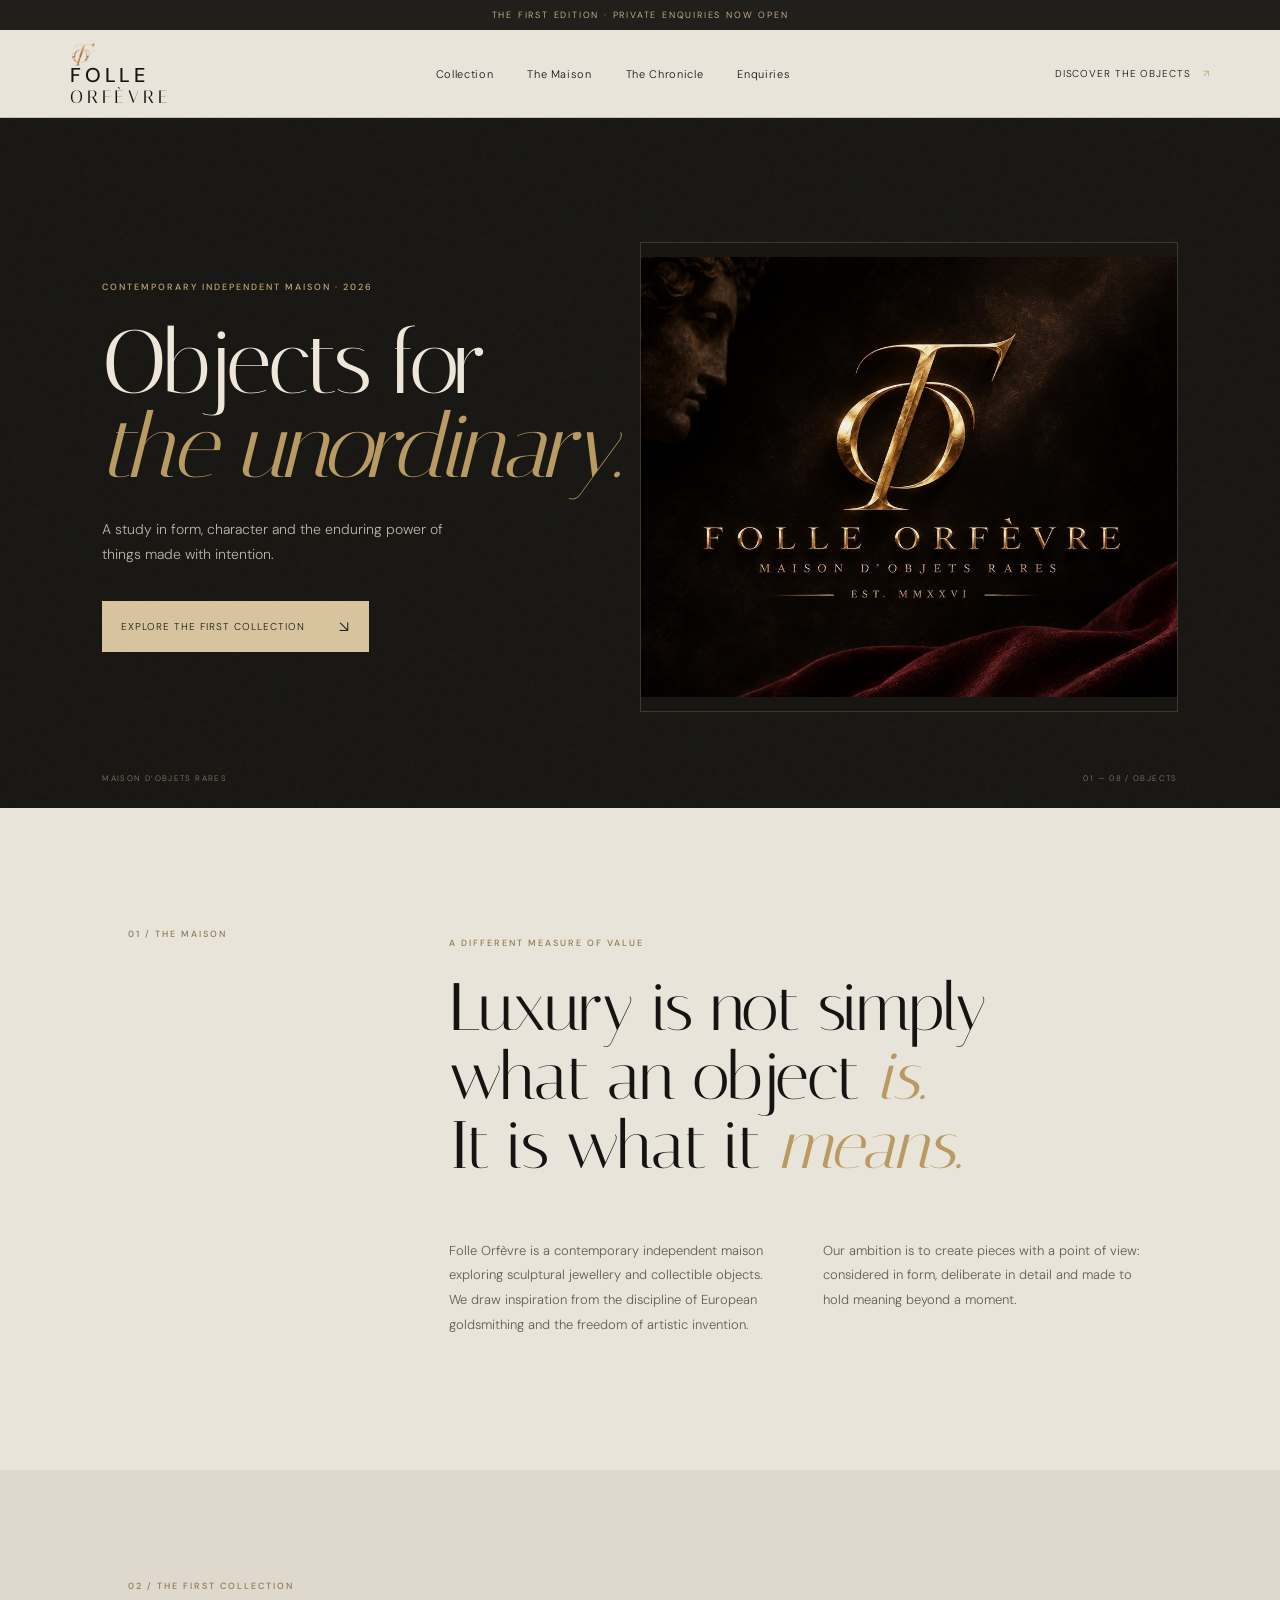
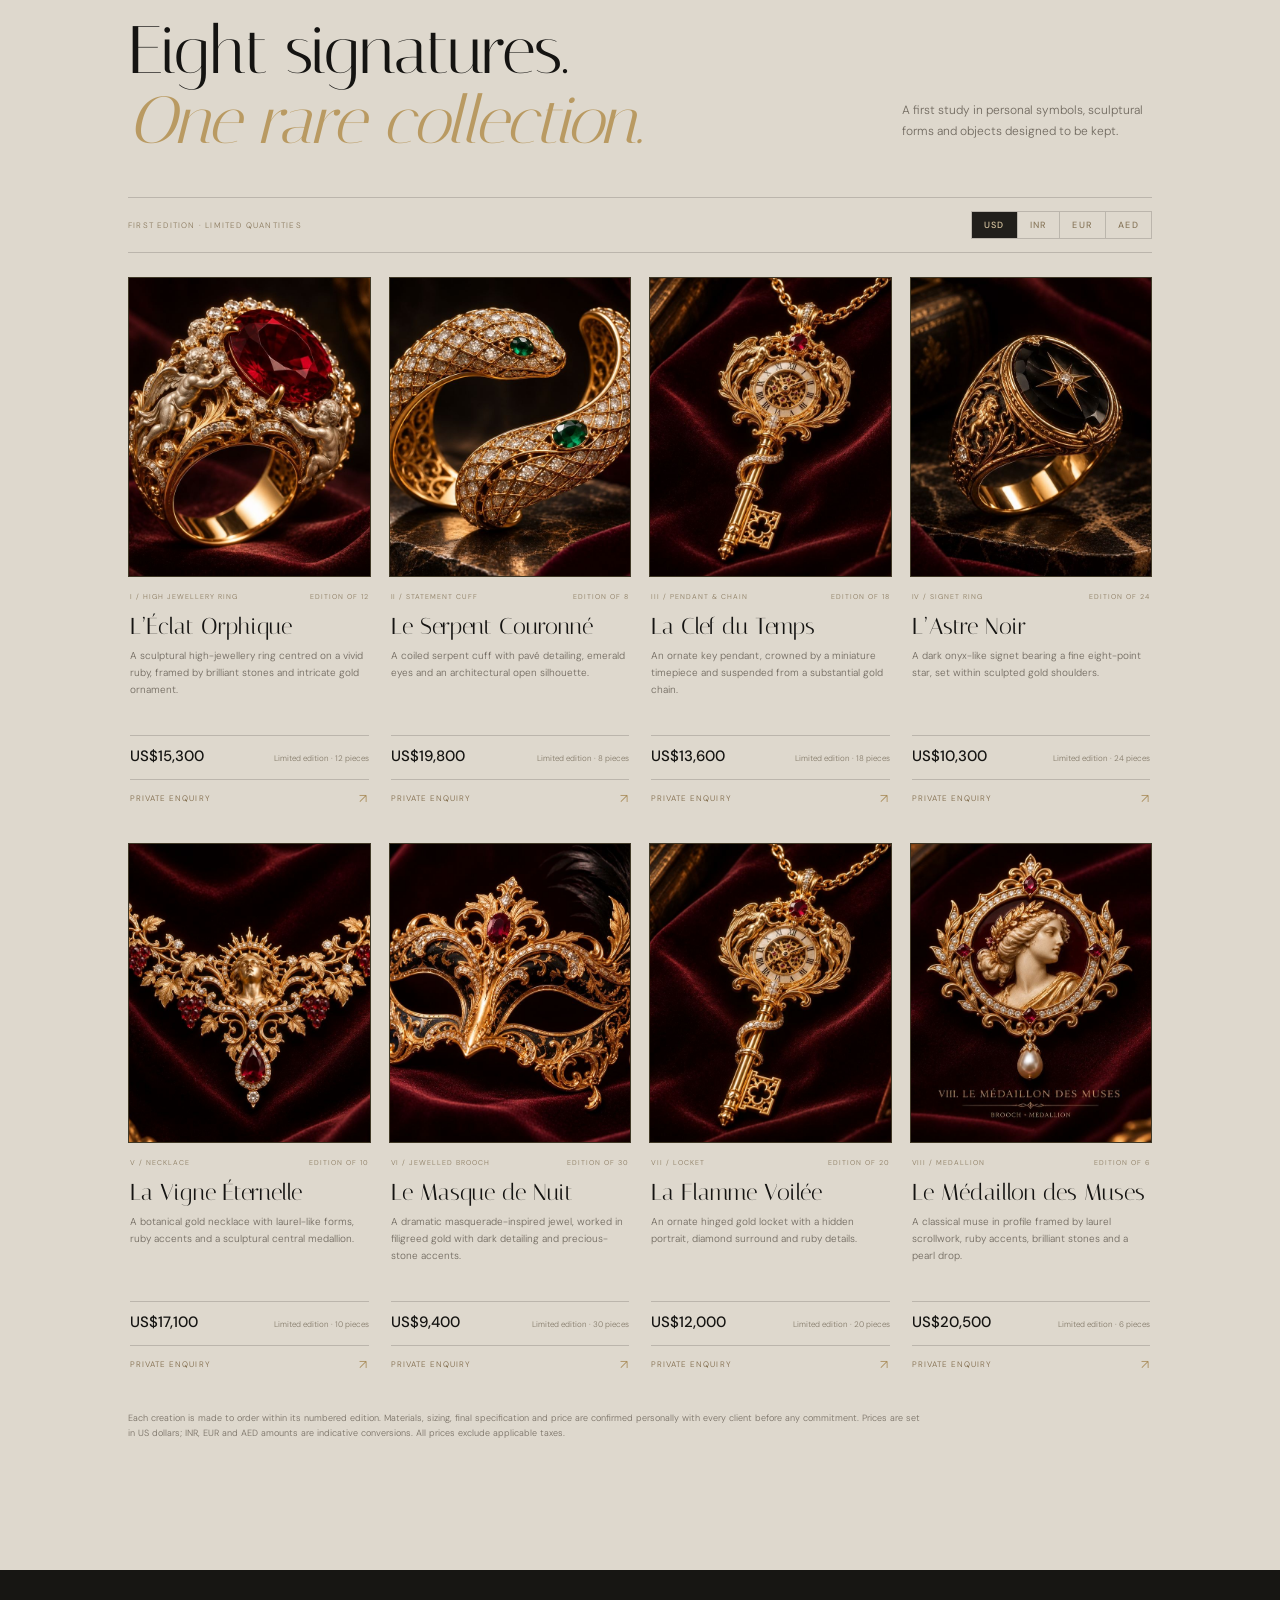
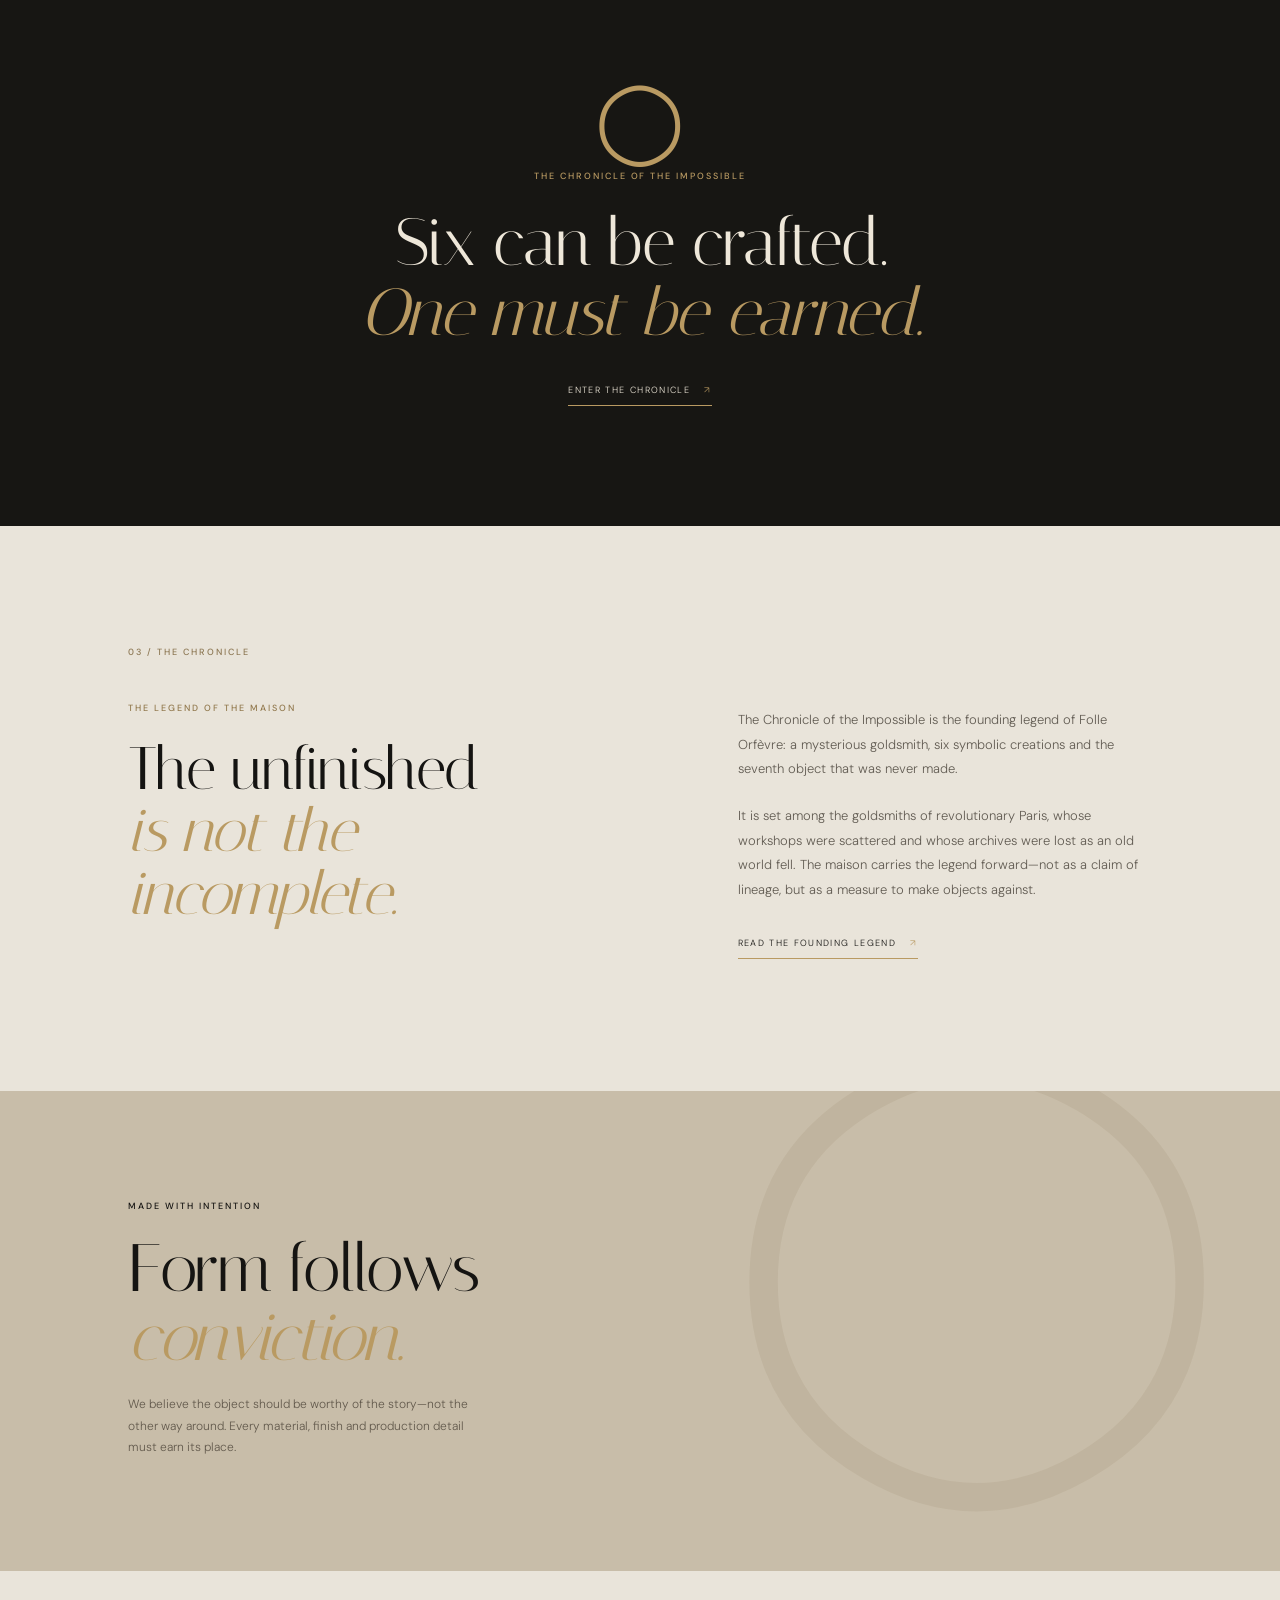
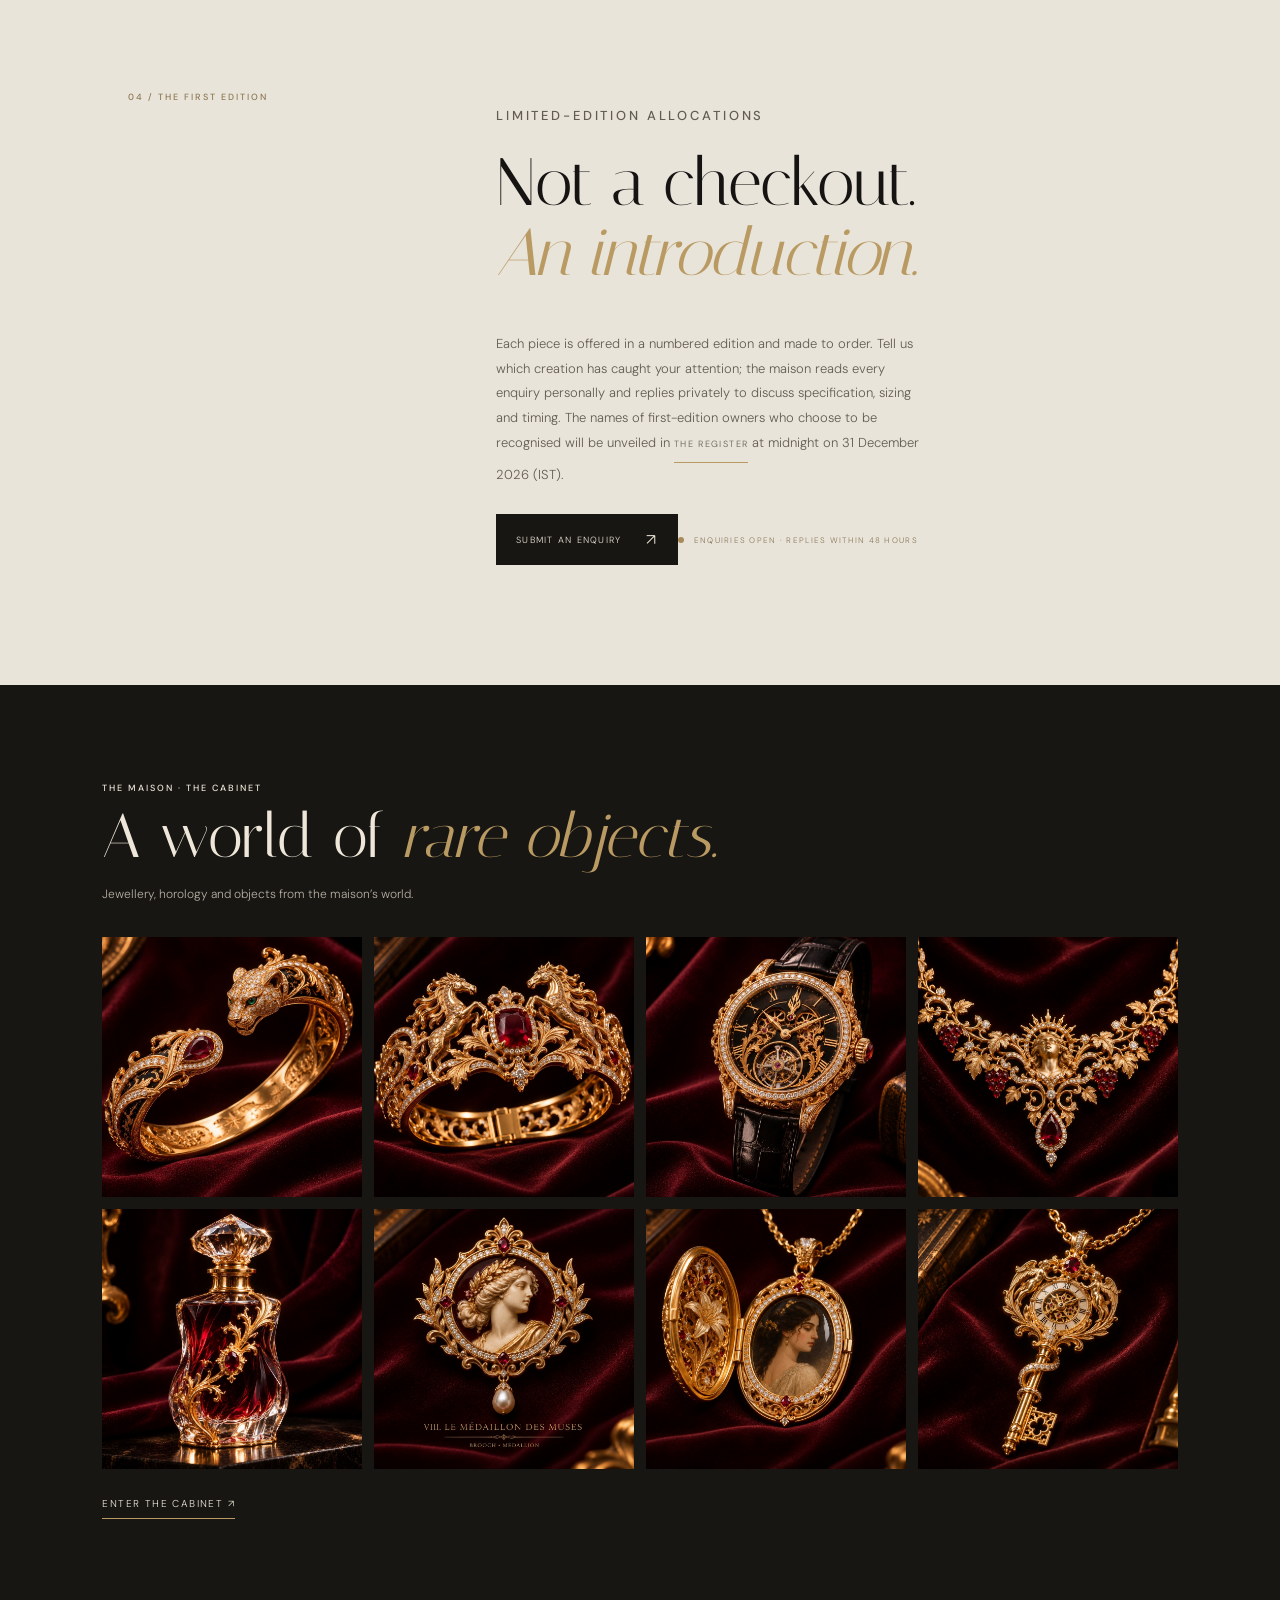
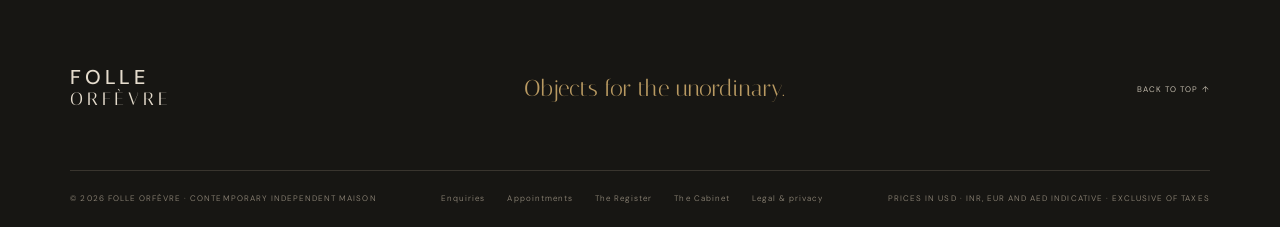
==== commit f469881a: "Price collection in USD with INR, EUR and AED options - USD base prices (converted at 94.90 INR/USD," ====
--- a/index.html
+++ b/index.html
@@ -15,6 +15,7 @@
   <link rel="stylesheet" href="/styles.css">
   <script defer src="/config.js"></script>
   <script defer src="/site.js"></script>
+  <script defer src="/currency.js"></script>
   <script type="application/ld+json">
   {
     "@context":"https://schema.org",
@@ -60,18 +61,18 @@
 
     <section class="collection section-wrap" id="collection">
       <div class="section-heading"><div><div class="section-kicker">02 / THE FIRST COLLECTION</div><h2>Eight signatures.<br><em>One rare collection.</em></h2></div><p>A first study in personal symbols, sculptural forms and objects designed to be kept.</p></div>
-      <div class="currency-note">FIRST EDITION · LIMITED QUANTITIES · PRICES IN INR</div>
+      <div class="currency-note"><span>FIRST EDITION · LIMITED QUANTITIES</span><span class="currency-switch" role="group" aria-label="Display currency"><button type="button" data-cur="USD" aria-pressed="true">USD</button><button type="button" data-cur="INR" aria-pressed="false">INR</button><button type="button" data-cur="EUR" aria-pressed="false">EUR</button><button type="button" data-cur="AED" aria-pressed="false">AED</button></span></div>
       <div class="product-grid product-grid-photo" id="product-grid">
-        <article class="product-card" data-category="jewellery"><a class="product-photo" href="/assets/products/01-eclat-orphique.jpg" target="_blank" rel="noopener"><img src="/assets/products/01-eclat-orphique.jpg" alt="L’Éclat Orphique — high jewellery ring" loading="lazy"></a><div class="product-info"><div class="product-meta"><span>I / HIGH JEWELLERY RING</span><span>EDITION OF 12</span></div><h3>L’Éclat Orphique</h3><p>A sculptural high-jewellery ring centred on a vivid ruby, framed by brilliant stones and intricate gold ornament.</p><div class="price"><strong>₹14,50,000</strong><span>Limited edition · 12 pieces</span></div><a class="product-enquire" href="enquire.html?product=LEclat-Orphique">Private enquiry <span>↗</span></a></div></article>
-        <article class="product-card" data-category="jewellery"><a class="product-photo" href="/assets/products/02-serpent-couronne.jpg" target="_blank" rel="noopener"><img src="/assets/products/02-serpent-couronne.jpg" alt="Le Serpent Couronné — statement cuff" loading="lazy"></a><div class="product-info"><div class="product-meta"><span>II / STATEMENT CUFF</span><span>EDITION OF 8</span></div><h3>Le Serpent Couronné</h3><p>A coiled serpent cuff with pavé detailing, emerald eyes and an architectural open silhouette.</p><div class="price"><strong>₹18,75,000</strong><span>Limited edition · 8 pieces</span></div><a class="product-enquire" href="enquire.html?product=Le-Serpent-Couronne">Private enquiry <span>↗</span></a></div></article>
-        <article class="product-card" data-category="jewellery"><a class="product-photo" href="/assets/products/03-clef-du-temps.jpg" target="_blank" rel="noopener"><img src="/assets/products/03-clef-du-temps.jpg" alt="La Clef du Temps — pendant & chain" loading="lazy"></a><div class="product-info"><div class="product-meta"><span>III / PENDANT & CHAIN</span><span>EDITION OF 18</span></div><h3>La Clef du Temps</h3><p>An ornate key pendant, crowned by a miniature timepiece and suspended from a substantial gold chain.</p><div class="price"><strong>₹12,90,000</strong><span>Limited edition · 18 pieces</span></div><a class="product-enquire" href="enquire.html?product=La-Clef-du-Temps">Private enquiry <span>↗</span></a></div></article>
-        <article class="product-card" data-category="jewellery"><a class="product-photo" href="/assets/products/04-astre-noir.jpg" target="_blank" rel="noopener"><img src="/assets/products/04-astre-noir.jpg" alt="L’Astre Noir — signet ring" loading="lazy"></a><div class="product-info"><div class="product-meta"><span>IV / SIGNET RING</span><span>EDITION OF 24</span></div><h3>L’Astre Noir</h3><p>A dark onyx-like signet bearing a fine eight-point star, set within sculpted gold shoulders.</p><div class="price"><strong>₹9,80,000</strong><span>Limited edition · 24 pieces</span></div><a class="product-enquire" href="enquire.html?product=LAstre-Noir">Private enquiry <span>↗</span></a></div></article>
-        <article class="product-card" data-category="jewellery"><a class="product-photo" href="/assets/products/05-vigne-eternelle.jpg" target="_blank" rel="noopener"><img src="/assets/products/05-vigne-eternelle.jpg" alt="La Vigne Éternelle — necklace" loading="lazy"></a><div class="product-info"><div class="product-meta"><span>V / NECKLACE</span><span>EDITION OF 10</span></div><h3>La Vigne Éternelle</h3><p>A botanical gold necklace with laurel-like forms, ruby accents and a sculptural central medallion.</p><div class="price"><strong>₹16,20,000</strong><span>Limited edition · 10 pieces</span></div><a class="product-enquire" href="enquire.html?product=La-Vigne-Eternelle">Private enquiry <span>↗</span></a></div></article>
-        <article class="product-card" data-category="jewellery"><a class="product-photo" href="/assets/products/06-masque-de-nuit.jpg" target="_blank" rel="noopener"><img src="/assets/products/06-masque-de-nuit.jpg" alt="Le Masque de Nuit — jewelled brooch" loading="lazy"></a><div class="product-info"><div class="product-meta"><span>VI / JEWELLED BROOCH</span><span>EDITION OF 30</span></div><h3>Le Masque de Nuit</h3><p>A dramatic masquerade-inspired jewel, worked in filigreed gold with dark detailing and precious-stone accents.</p><div class="price"><strong>₹8,90,000</strong><span>Limited edition · 30 pieces</span></div><a class="product-enquire" href="enquire.html?product=Le-Masque-de-Nuit">Private enquiry <span>↗</span></a></div></article>
-        <article class="product-card" data-category="jewellery"><a class="product-photo" href="/assets/products/07-flamme-voilee.jpg" target="_blank" rel="noopener"><img src="/assets/products/07-flamme-voilee.jpg" alt="La Flamme Voilée — original locket" loading="lazy"></a><div class="product-info"><div class="product-meta"><span>VII / LOCKET</span><span>EDITION OF 20</span></div><h3>La Flamme Voilée</h3><p>An ornate hinged gold locket with a hidden portrait, diamond surround and ruby details.</p><div class="price"><strong>₹11,40,000</strong><span>Limited edition · 20 pieces</span></div><a class="product-enquire" href="enquire.html?product=La-Flamme-Voilee">Private enquiry <span>↗</span></a></div></article>
-        <article class="product-card" data-category="jewellery"><a class="product-photo" href="/assets/products/08-medaillon-muses.jpg" target="_blank" rel="noopener"><img src="/assets/products/08-medaillon-muses.jpg" alt="Le Médaillon des Muses — medallion" loading="lazy"></a><div class="product-info"><div class="product-meta"><span>VIII / MEDALLION</span><span>EDITION OF 6</span></div><h3>Le Médaillon des Muses</h3><p>A classical muse in profile framed by laurel scrollwork, ruby accents, brilliant stones and a pearl drop.</p><div class="price"><strong>₹19,50,000</strong><span>Limited edition · 6 pieces</span></div><a class="product-enquire" href="enquire.html?product=Le-Medaillon-des-Muses">Private enquiry <span>↗</span></a></div></article>
+        <article class="product-card" data-category="jewellery"><a class="product-photo" href="/assets/products/01-eclat-orphique.jpg" target="_blank" rel="noopener"><img src="/assets/products/01-eclat-orphique.jpg" alt="L’Éclat Orphique — high jewellery ring" loading="lazy"></a><div class="product-info"><div class="product-meta"><span>I / HIGH JEWELLERY RING</span><span>EDITION OF 12</span></div><h3>L’Éclat Orphique</h3><p>A sculptural high-jewellery ring centred on a vivid ruby, framed by brilliant stones and intricate gold ornament.</p><div class="price"><strong class="js-price" data-usd="15300">US$15,300</strong><span>Limited edition · 12 pieces</span></div><a class="product-enquire" href="enquire.html?product=LEclat-Orphique">Private enquiry <span>↗</span></a></div></article>
+        <article class="product-card" data-category="jewellery"><a class="product-photo" href="/assets/products/02-serpent-couronne.jpg" target="_blank" rel="noopener"><img src="/assets/products/02-serpent-couronne.jpg" alt="Le Serpent Couronné — statement cuff" loading="lazy"></a><div class="product-info"><div class="product-meta"><span>II / STATEMENT CUFF</span><span>EDITION OF 8</span></div><h3>Le Serpent Couronné</h3><p>A coiled serpent cuff with pavé detailing, emerald eyes and an architectural open silhouette.</p><div class="price"><strong class="js-price" data-usd="19800">US$19,800</strong><span>Limited edition · 8 pieces</span></div><a class="product-enquire" href="enquire.html?product=Le-Serpent-Couronne">Private enquiry <span>↗</span></a></div></article>
+        <article class="product-card" data-category="jewellery"><a class="product-photo" href="/assets/products/03-clef-du-temps.jpg" target="_blank" rel="noopener"><img src="/assets/products/03-clef-du-temps.jpg" alt="La Clef du Temps — pendant & chain" loading="lazy"></a><div class="product-info"><div class="product-meta"><span>III / PENDANT & CHAIN</span><span>EDITION OF 18</span></div><h3>La Clef du Temps</h3><p>An ornate key pendant, crowned by a miniature timepiece and suspended from a substantial gold chain.</p><div class="price"><strong class="js-price" data-usd="13600">US$13,600</strong><span>Limited edition · 18 pieces</span></div><a class="product-enquire" href="enquire.html?product=La-Clef-du-Temps">Private enquiry <span>↗</span></a></div></article>
+        <article class="product-card" data-category="jewellery"><a class="product-photo" href="/assets/products/04-astre-noir.jpg" target="_blank" rel="noopener"><img src="/assets/products/04-astre-noir.jpg" alt="L’Astre Noir — signet ring" loading="lazy"></a><div class="product-info"><div class="product-meta"><span>IV / SIGNET RING</span><span>EDITION OF 24</span></div><h3>L’Astre Noir</h3><p>A dark onyx-like signet bearing a fine eight-point star, set within sculpted gold shoulders.</p><div class="price"><strong class="js-price" data-usd="10300">US$10,300</strong><span>Limited edition · 24 pieces</span></div><a class="product-enquire" href="enquire.html?product=LAstre-Noir">Private enquiry <span>↗</span></a></div></article>
+        <article class="product-card" data-category="jewellery"><a class="product-photo" href="/assets/products/05-vigne-eternelle.jpg" target="_blank" rel="noopener"><img src="/assets/products/05-vigne-eternelle.jpg" alt="La Vigne Éternelle — necklace" loading="lazy"></a><div class="product-info"><div class="product-meta"><span>V / NECKLACE</span><span>EDITION OF 10</span></div><h3>La Vigne Éternelle</h3><p>A botanical gold necklace with laurel-like forms, ruby accents and a sculptural central medallion.</p><div class="price"><strong class="js-price" data-usd="17100">US$17,100</strong><span>Limited edition · 10 pieces</span></div><a class="product-enquire" href="enquire.html?product=La-Vigne-Eternelle">Private enquiry <span>↗</span></a></div></article>
+        <article class="product-card" data-category="jewellery"><a class="product-photo" href="/assets/products/06-masque-de-nuit.jpg" target="_blank" rel="noopener"><img src="/assets/products/06-masque-de-nuit.jpg" alt="Le Masque de Nuit — jewelled brooch" loading="lazy"></a><div class="product-info"><div class="product-meta"><span>VI / JEWELLED BROOCH</span><span>EDITION OF 30</span></div><h3>Le Masque de Nuit</h3><p>A dramatic masquerade-inspired jewel, worked in filigreed gold with dark detailing and precious-stone accents.</p><div class="price"><strong class="js-price" data-usd="9400">US$9,400</strong><span>Limited edition · 30 pieces</span></div><a class="product-enquire" href="enquire.html?product=Le-Masque-de-Nuit">Private enquiry <span>↗</span></a></div></article>
+        <article class="product-card" data-category="jewellery"><a class="product-photo" href="/assets/products/07-flamme-voilee.jpg" target="_blank" rel="noopener"><img src="/assets/products/07-flamme-voilee.jpg" alt="La Flamme Voilée — original locket" loading="lazy"></a><div class="product-info"><div class="product-meta"><span>VII / LOCKET</span><span>EDITION OF 20</span></div><h3>La Flamme Voilée</h3><p>An ornate hinged gold locket with a hidden portrait, diamond surround and ruby details.</p><div class="price"><strong class="js-price" data-usd="12000">US$12,000</strong><span>Limited edition · 20 pieces</span></div><a class="product-enquire" href="enquire.html?product=La-Flamme-Voilee">Private enquiry <span>↗</span></a></div></article>
+        <article class="product-card" data-category="jewellery"><a class="product-photo" href="/assets/products/08-medaillon-muses.jpg" target="_blank" rel="noopener"><img src="/assets/products/08-medaillon-muses.jpg" alt="Le Médaillon des Muses — medallion" loading="lazy"></a><div class="product-info"><div class="product-meta"><span>VIII / MEDALLION</span><span>EDITION OF 6</span></div><h3>Le Médaillon des Muses</h3><p>A classical muse in profile framed by laurel scrollwork, ruby accents, brilliant stones and a pearl drop.</p><div class="price"><strong class="js-price" data-usd="20500">US$20,500</strong><span>Limited edition · 6 pieces</span></div><a class="product-enquire" href="enquire.html?product=Le-Medaillon-des-Muses">Private enquiry <span>↗</span></a></div></article>
       </div>
-      <p class="catalogue-disclaimer">Each creation is made to order within its numbered edition. Materials, sizing, final specification and price are confirmed personally with every client before any commitment. Prices are indicative and exclusive of applicable taxes.</p>
+      <p class="catalogue-disclaimer">Each creation is made to order within its numbered edition. Materials, sizing, final specification and price are confirmed personally with every client before any commitment. Prices are set in US dollars; INR, EUR and AED amounts are indicative conversions. All prices exclude applicable taxes.</p>
     </section>
 
     <section class="interlude">
@@ -96,6 +97,6 @@
  </div>
  <a class="cabinet-link" href="/atelier.html">ENTER THE CABINET ↗</a>
 </section>
-<footer class="footer"><div class="footer-top"><a class="wordmark footer-wordmark" href="#top"><span>FOLLE</span><i>ORFÈVRE</i></a><p>Objects for the unordinary.</p><a href="#top" class="back-top">BACK TO TOP ↑</a></div><div class="footer-bottom"><span>© 2026 FOLLE ORFÈVRE · CONTEMPORARY INDEPENDENT MAISON</span><div><a href="enquire.html">Enquiries</a><a href="booking.html">Appointments</a><a href="register.html">The Register</a><a href="atelier.html">The Cabinet</a><a href="legal.html">Legal &amp; privacy</a></div><span>PRICES IN INR · EXCLUSIVE OF APPLICABLE TAXES</span></div></footer>
+<footer class="footer"><div class="footer-top"><a class="wordmark footer-wordmark" href="#top"><span>FOLLE</span><i>ORFÈVRE</i></a><p>Objects for the unordinary.</p><a href="#top" class="back-top">BACK TO TOP ↑</a></div><div class="footer-bottom"><span>© 2026 FOLLE ORFÈVRE · CONTEMPORARY INDEPENDENT MAISON</span><div><a href="enquire.html">Enquiries</a><a href="booking.html">Appointments</a><a href="register.html">The Register</a><a href="atelier.html">The Cabinet</a><a href="legal.html">Legal &amp; privacy</a></div><span>PRICES IN USD · INR, EUR AND AED INDICATIVE · EXCLUSIVE OF TAXES</span></div></footer>
 </body>
 </html>
--- a/styles.css
+++ b/styles.css
@@ -50,3 +50,4 @@
 .archive-grid figcaption{padding:12px;font-size:9px;letter-spacing:.13em;color:#74664e}
 @media(max-width:850px){.visual-cabinet-grid{grid-template-columns:repeat(2,1fr)}.visual-cabinet-grid img{height:220px}.archive-grid{grid-template-columns:repeat(2,1fr)}.archive-grid img{height:220px}.service-wrap{grid-template-columns:1fr;gap:28px}}
 @media(max-width:560px){.service-form{grid-template-columns:1fr}.service-form .wide{grid-column:auto}.service-hero{padding:65px 7vw 48px}.service-wrap{padding:48px 7vw 70px}.visual-cabinet{padding:60px 7vw}.wallet-address code{font-size:10px}}
+.currency-note{display:flex;justify-content:space-between;align-items:center;gap:16px;flex-wrap:wrap}.currency-switch{display:inline-flex;border:1px solid var(--line)}.currency-switch button{font:500 9px var(--sans);letter-spacing:.14em;color:#8a795d;background:transparent;border:0;padding:7px 12px;cursor:pointer;transition:background .2s,color .2s}.currency-switch button+button{border-left:1px solid var(--line)}.currency-switch button[aria-pressed="true"]{background:#211f1b;color:#d7c49f}.currency-switch button:focus-visible{outline:1px solid var(--gold);outline-offset:2px}
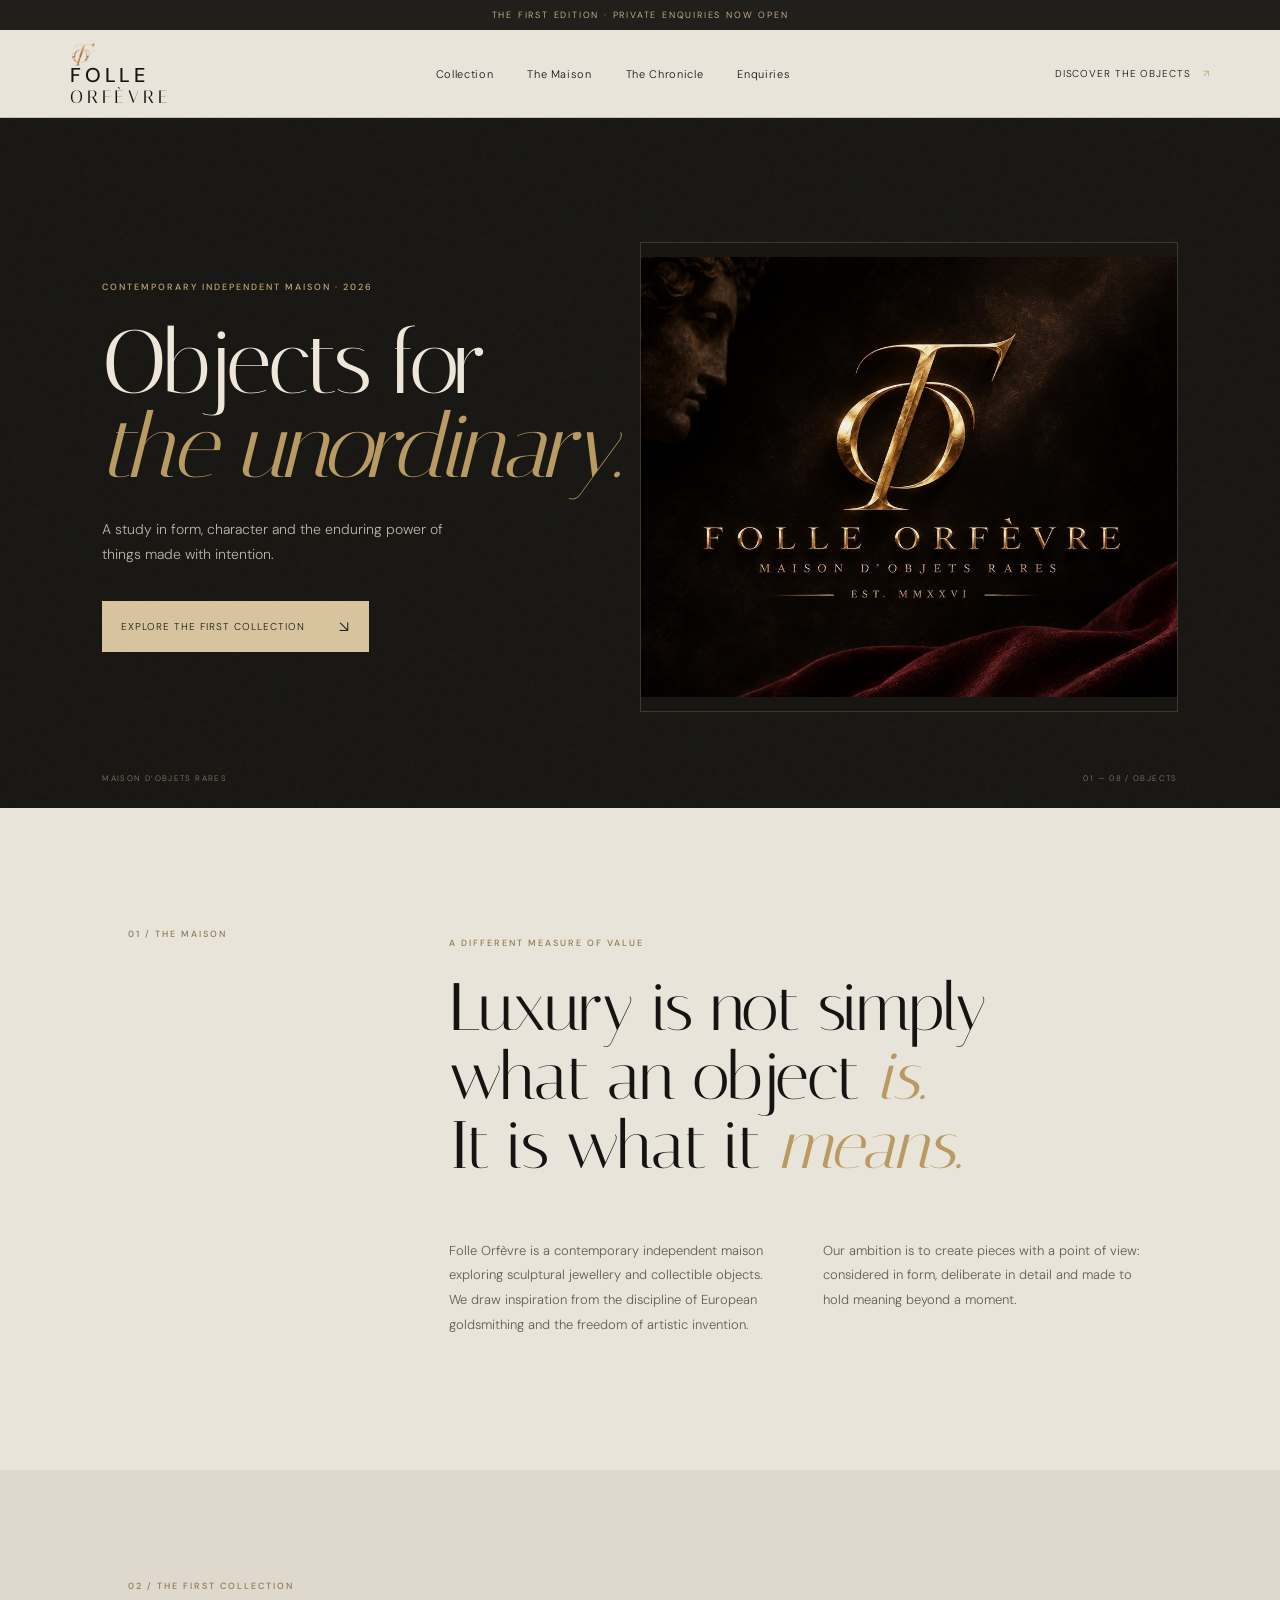
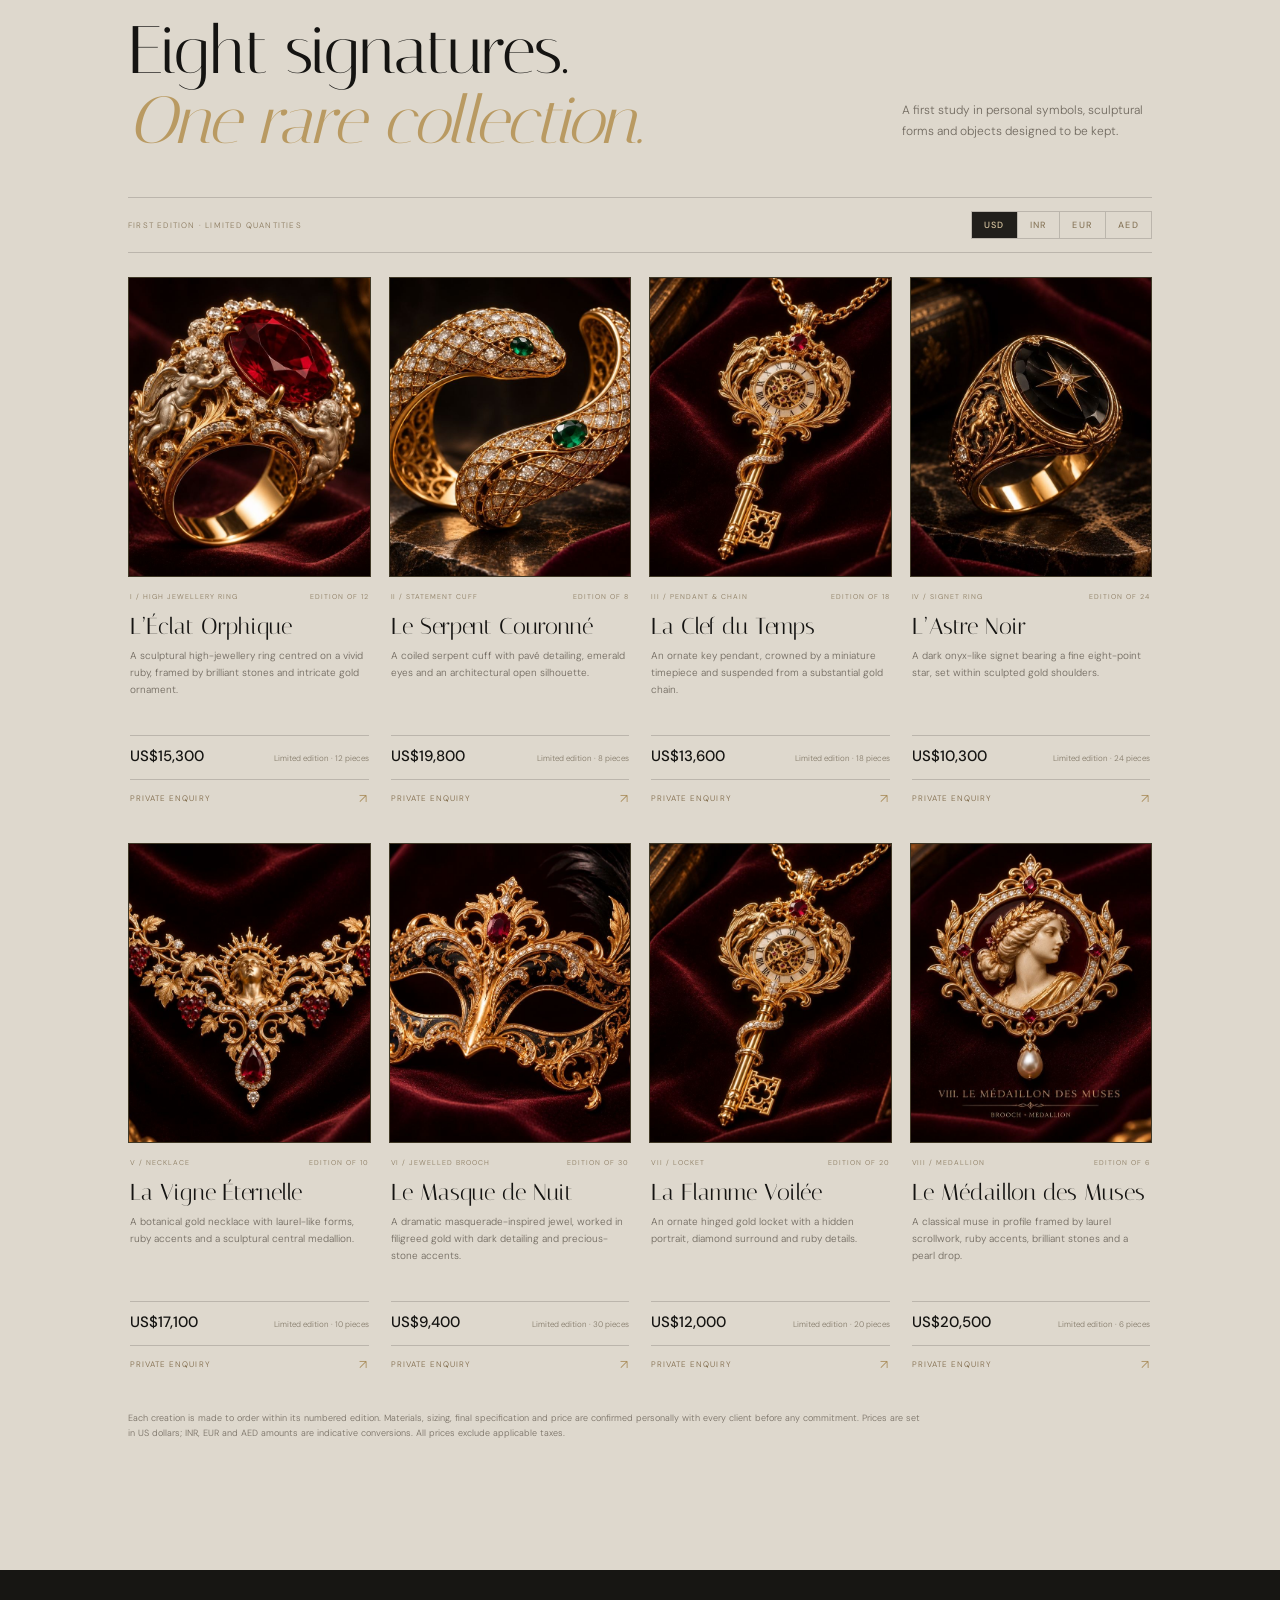
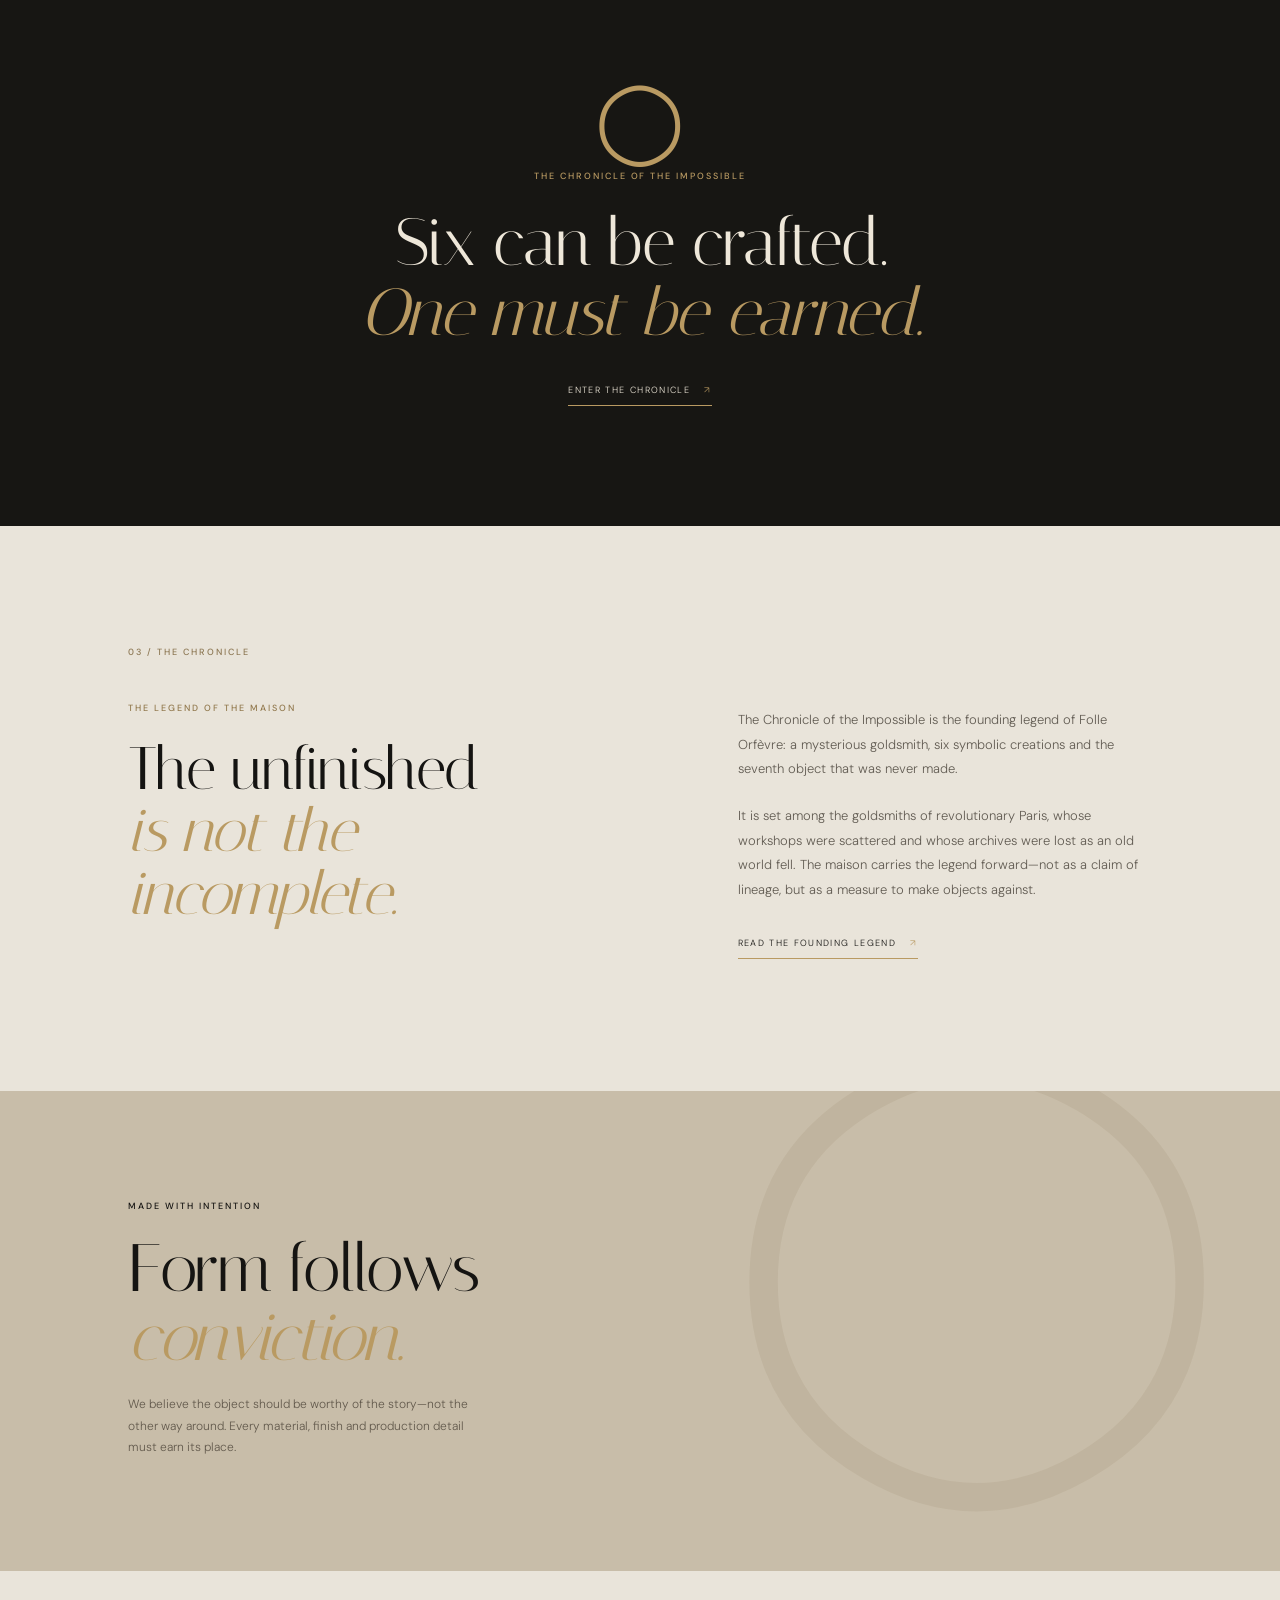
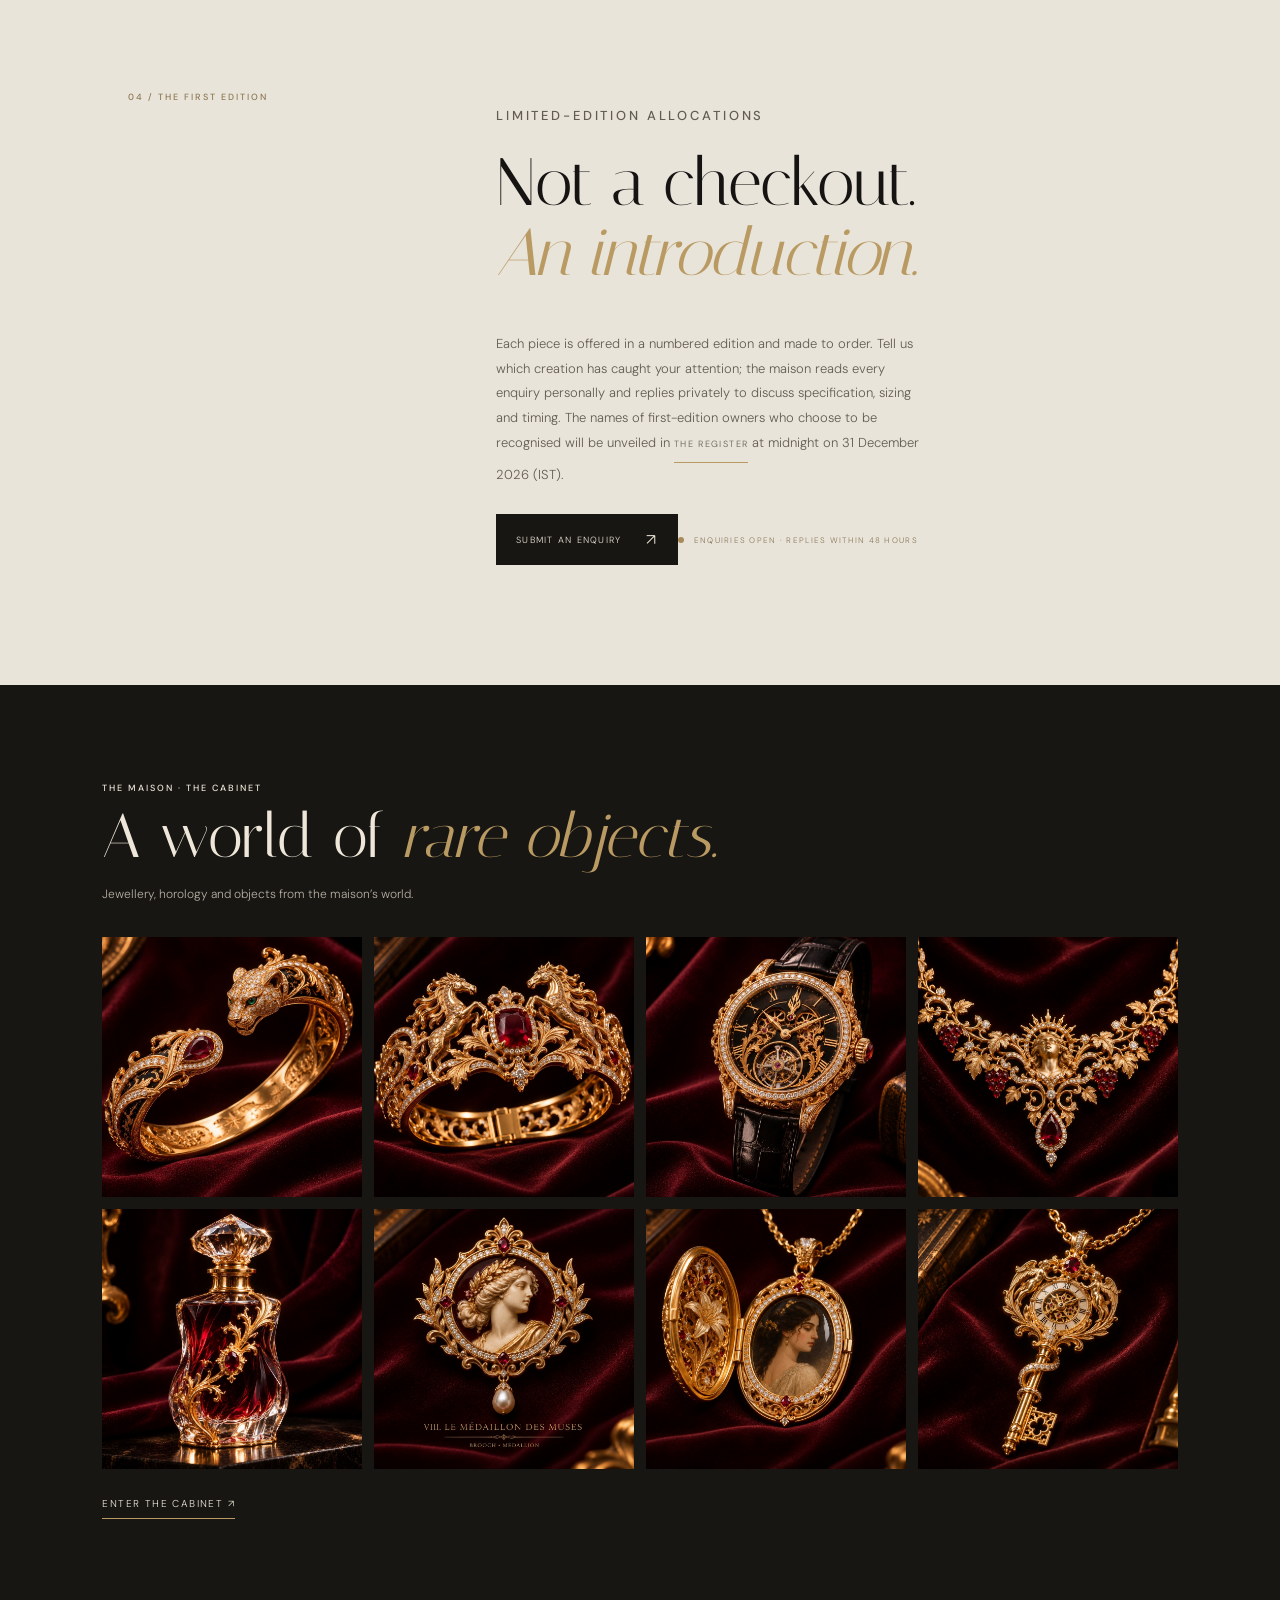
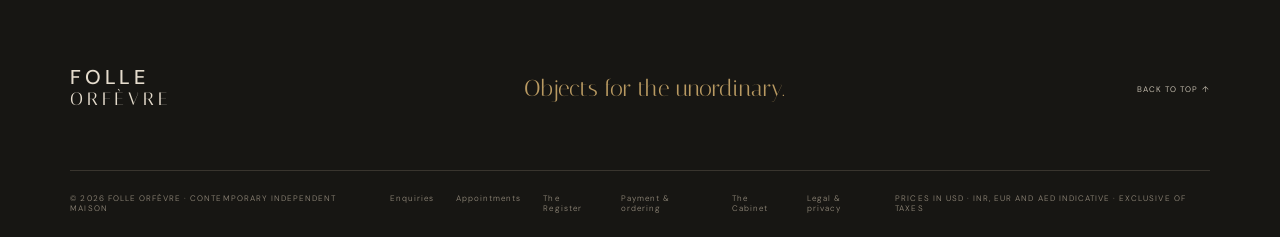
==== commit 3d09df02: "Add Payment & ordering page - Six-step ordering process: enquiry, consultation, quotation, agreement" ====
--- a/index.html
+++ b/index.html
@@ -97,6 +97,6 @@
  </div>
  <a class="cabinet-link" href="/atelier.html">ENTER THE CABINET ↗</a>
 </section>
-<footer class="footer"><div class="footer-top"><a class="wordmark footer-wordmark" href="#top"><span>FOLLE</span><i>ORFÈVRE</i></a><p>Objects for the unordinary.</p><a href="#top" class="back-top">BACK TO TOP ↑</a></div><div class="footer-bottom"><span>© 2026 FOLLE ORFÈVRE · CONTEMPORARY INDEPENDENT MAISON</span><div><a href="enquire.html">Enquiries</a><a href="booking.html">Appointments</a><a href="register.html">The Register</a><a href="atelier.html">The Cabinet</a><a href="legal.html">Legal &amp; privacy</a></div><span>PRICES IN USD · INR, EUR AND AED INDICATIVE · EXCLUSIVE OF TAXES</span></div></footer>
+<footer class="footer"><div class="footer-top"><a class="wordmark footer-wordmark" href="#top"><span>FOLLE</span><i>ORFÈVRE</i></a><p>Objects for the unordinary.</p><a href="#top" class="back-top">BACK TO TOP ↑</a></div><div class="footer-bottom"><span>© 2026 FOLLE ORFÈVRE · CONTEMPORARY INDEPENDENT MAISON</span><div><a href="enquire.html">Enquiries</a><a href="booking.html">Appointments</a><a href="register.html">The Register</a><a href="payment.html">Payment &amp; ordering</a><a href="atelier.html">The Cabinet</a><a href="legal.html">Legal &amp; privacy</a></div><span>PRICES IN USD · INR, EUR AND AED INDICATIVE · EXCLUSIVE OF TAXES</span></div></footer>
 </body>
 </html>
--- a/styles.css
+++ b/styles.css
@@ -51,3 +51,4 @@
 @media(max-width:850px){.visual-cabinet-grid{grid-template-columns:repeat(2,1fr)}.visual-cabinet-grid img{height:220px}.archive-grid{grid-template-columns:repeat(2,1fr)}.archive-grid img{height:220px}.service-wrap{grid-template-columns:1fr;gap:28px}}
 @media(max-width:560px){.service-form{grid-template-columns:1fr}.service-form .wide{grid-column:auto}.service-hero{padding:65px 7vw 48px}.service-wrap{padding:48px 7vw 70px}.visual-cabinet{padding:60px 7vw}.wallet-address code{font-size:10px}}
 .currency-note{display:flex;justify-content:space-between;align-items:center;gap:16px;flex-wrap:wrap}.currency-switch{display:inline-flex;border:1px solid var(--line)}.currency-switch button{font:500 9px var(--sans);letter-spacing:.14em;color:#8a795d;background:transparent;border:0;padding:7px 12px;cursor:pointer;transition:background .2s,color .2s}.currency-switch button+button{border-left:1px solid var(--line)}.currency-switch button[aria-pressed="true"]{background:#211f1b;color:#d7c49f}.currency-switch button:focus-visible{outline:1px solid var(--gold);outline-offset:2px}
+.steps{list-style:none;margin:0;padding:0;border-top:1px solid var(--line)}.steps li{display:grid;grid-template-columns:54px 1fr;gap:12px;padding:22px 0;border-bottom:1px solid var(--line)}.steps li>span{font:400 26px/1 var(--serif);color:var(--gold)}.steps h3{font:400 24px/1.1 var(--serif);margin:0 0 8px}.steps p{font-size:12px;line-height:1.85;color:#6e665b;margin:0}.pay-methods{margin-top:42px;padding:26px;background:#e2dbcf;border:1px solid var(--line)}.pay-methods p{font-size:12px;line-height:1.85;color:#5f584e}.pay-methods .eyebrow{color:#8d7854;margin-top:0}
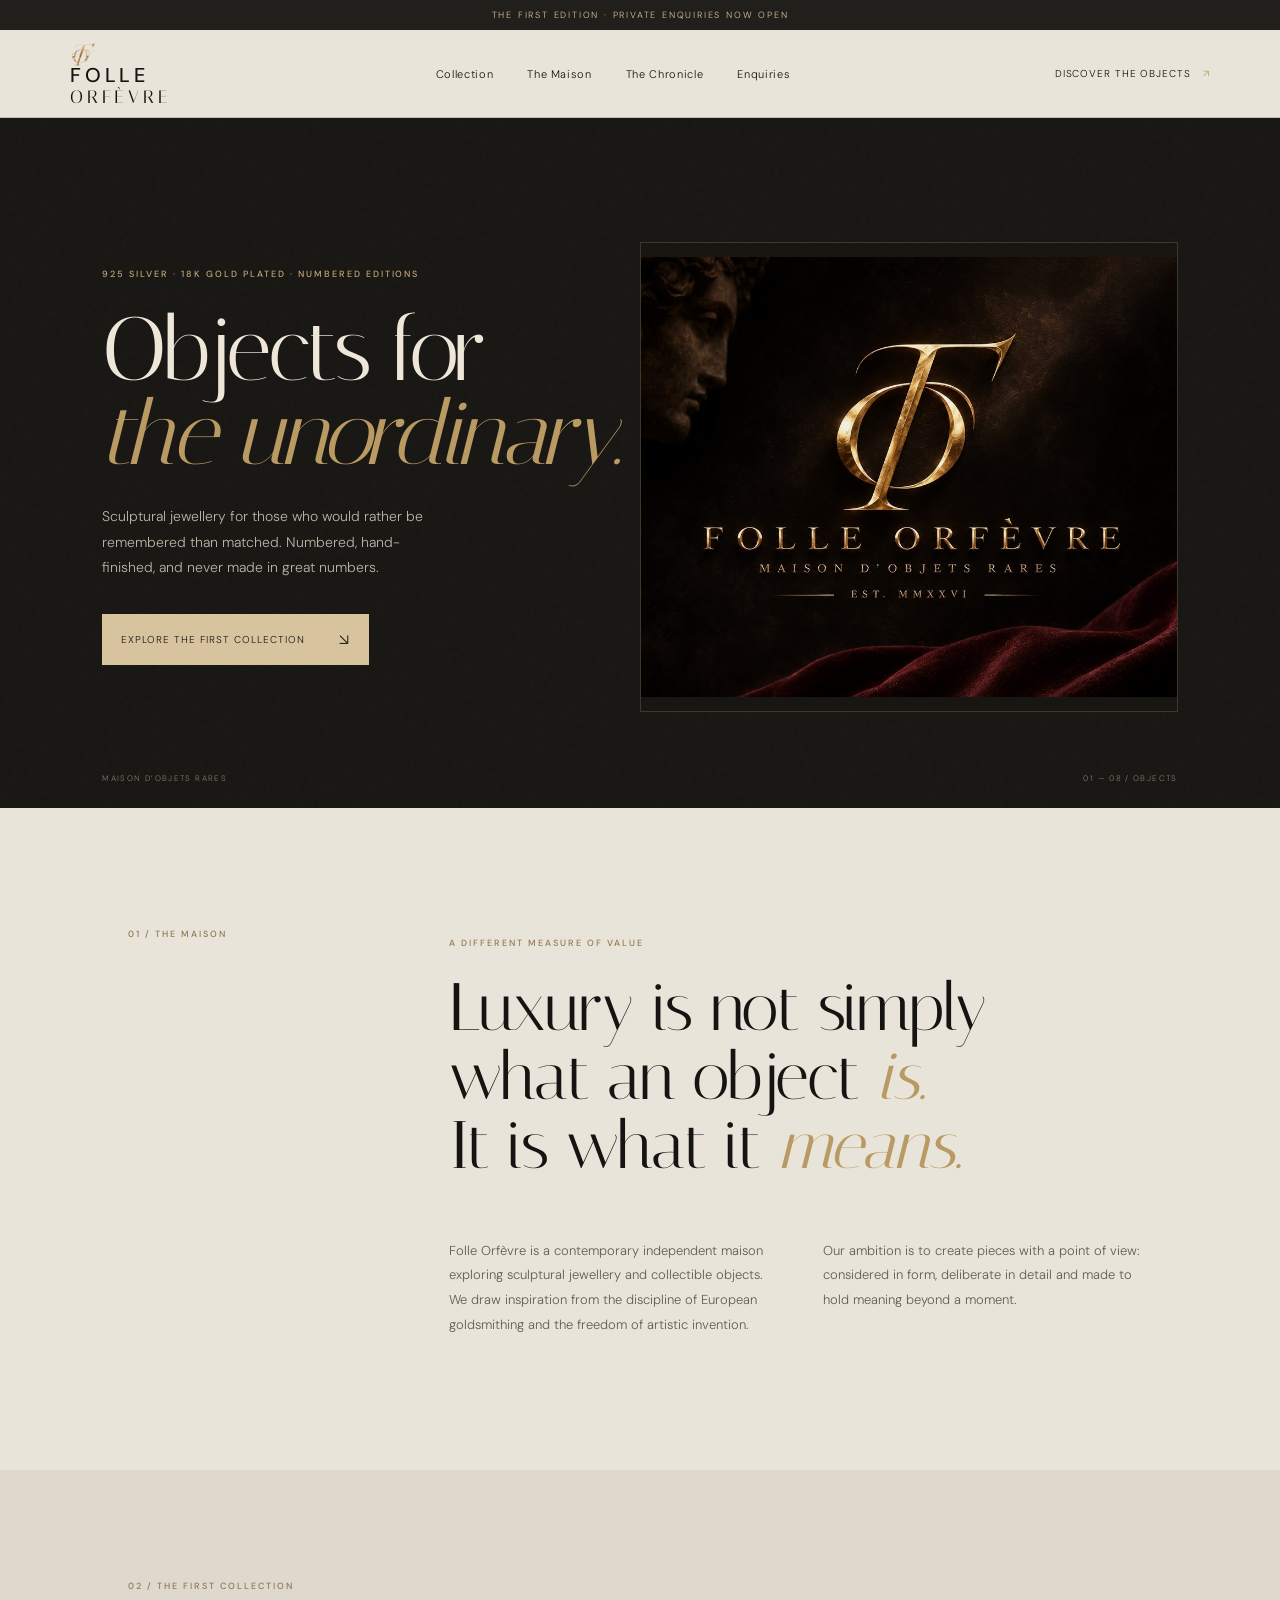
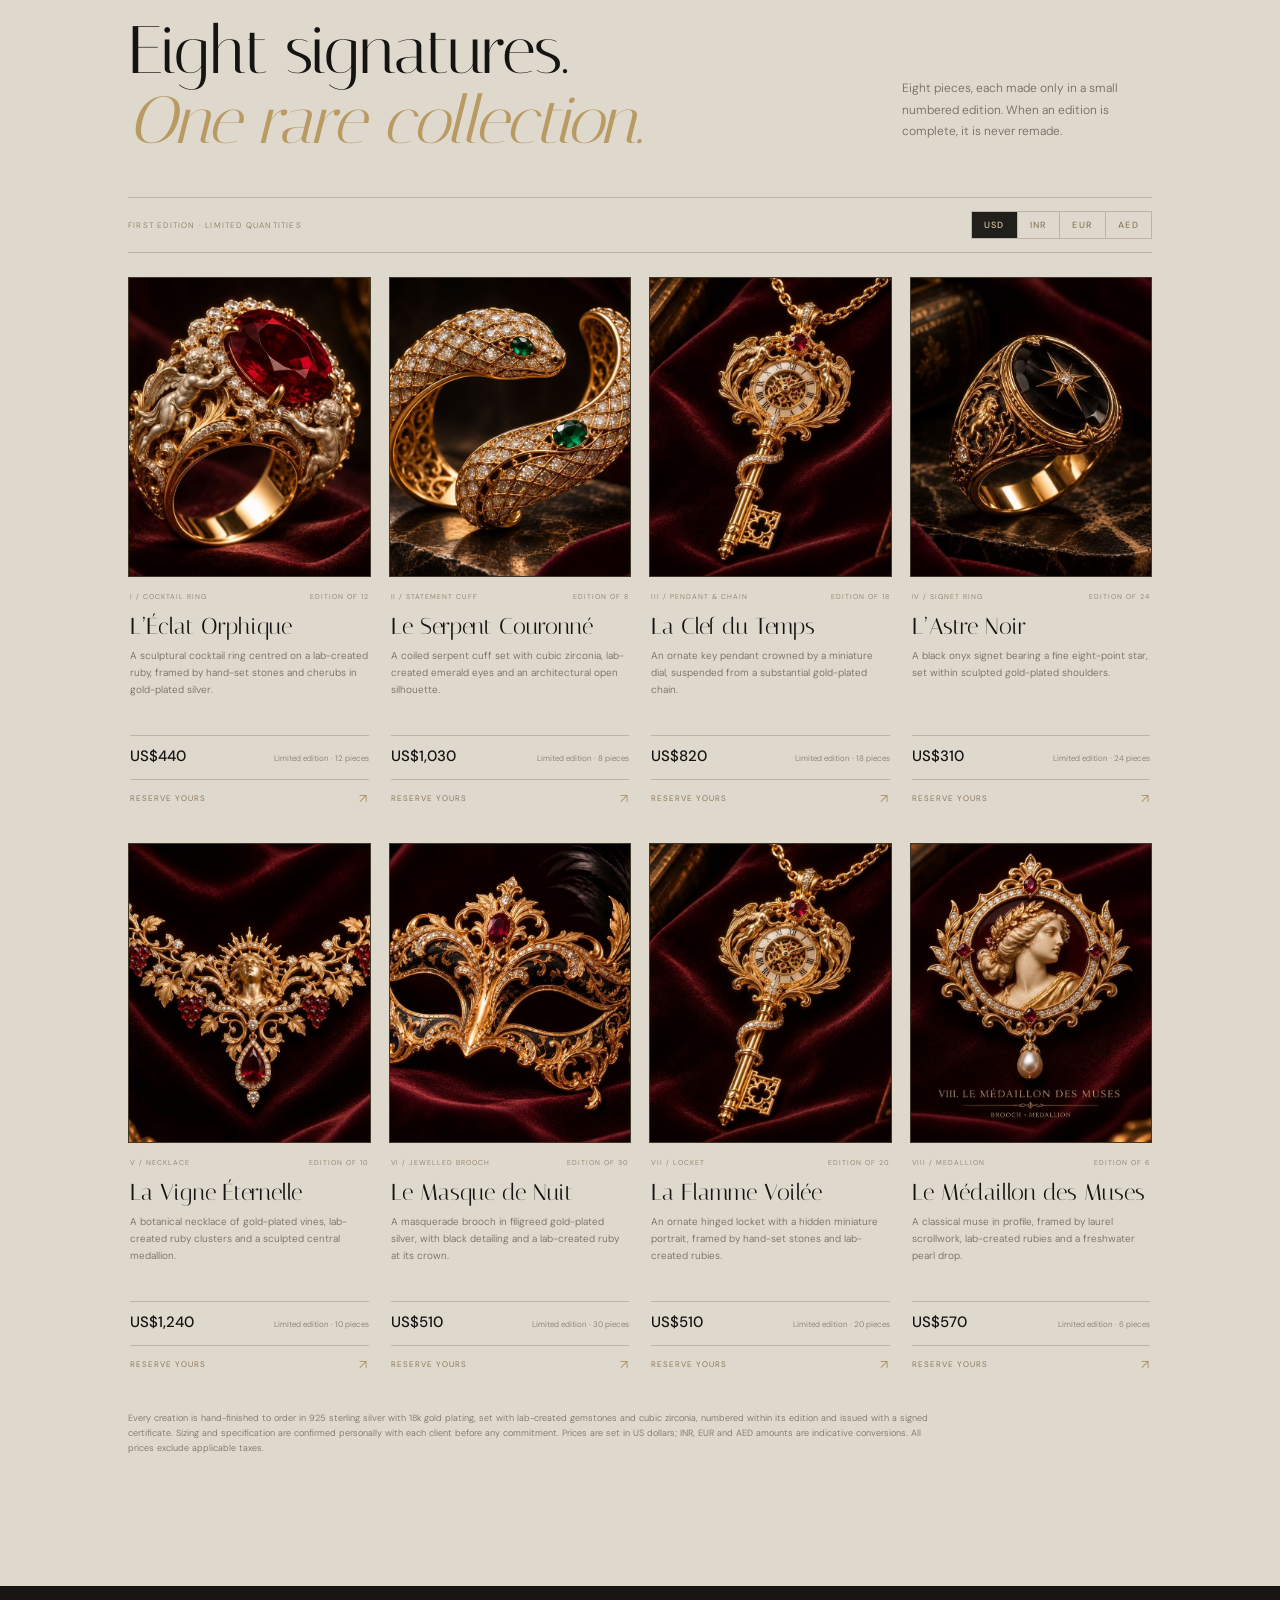
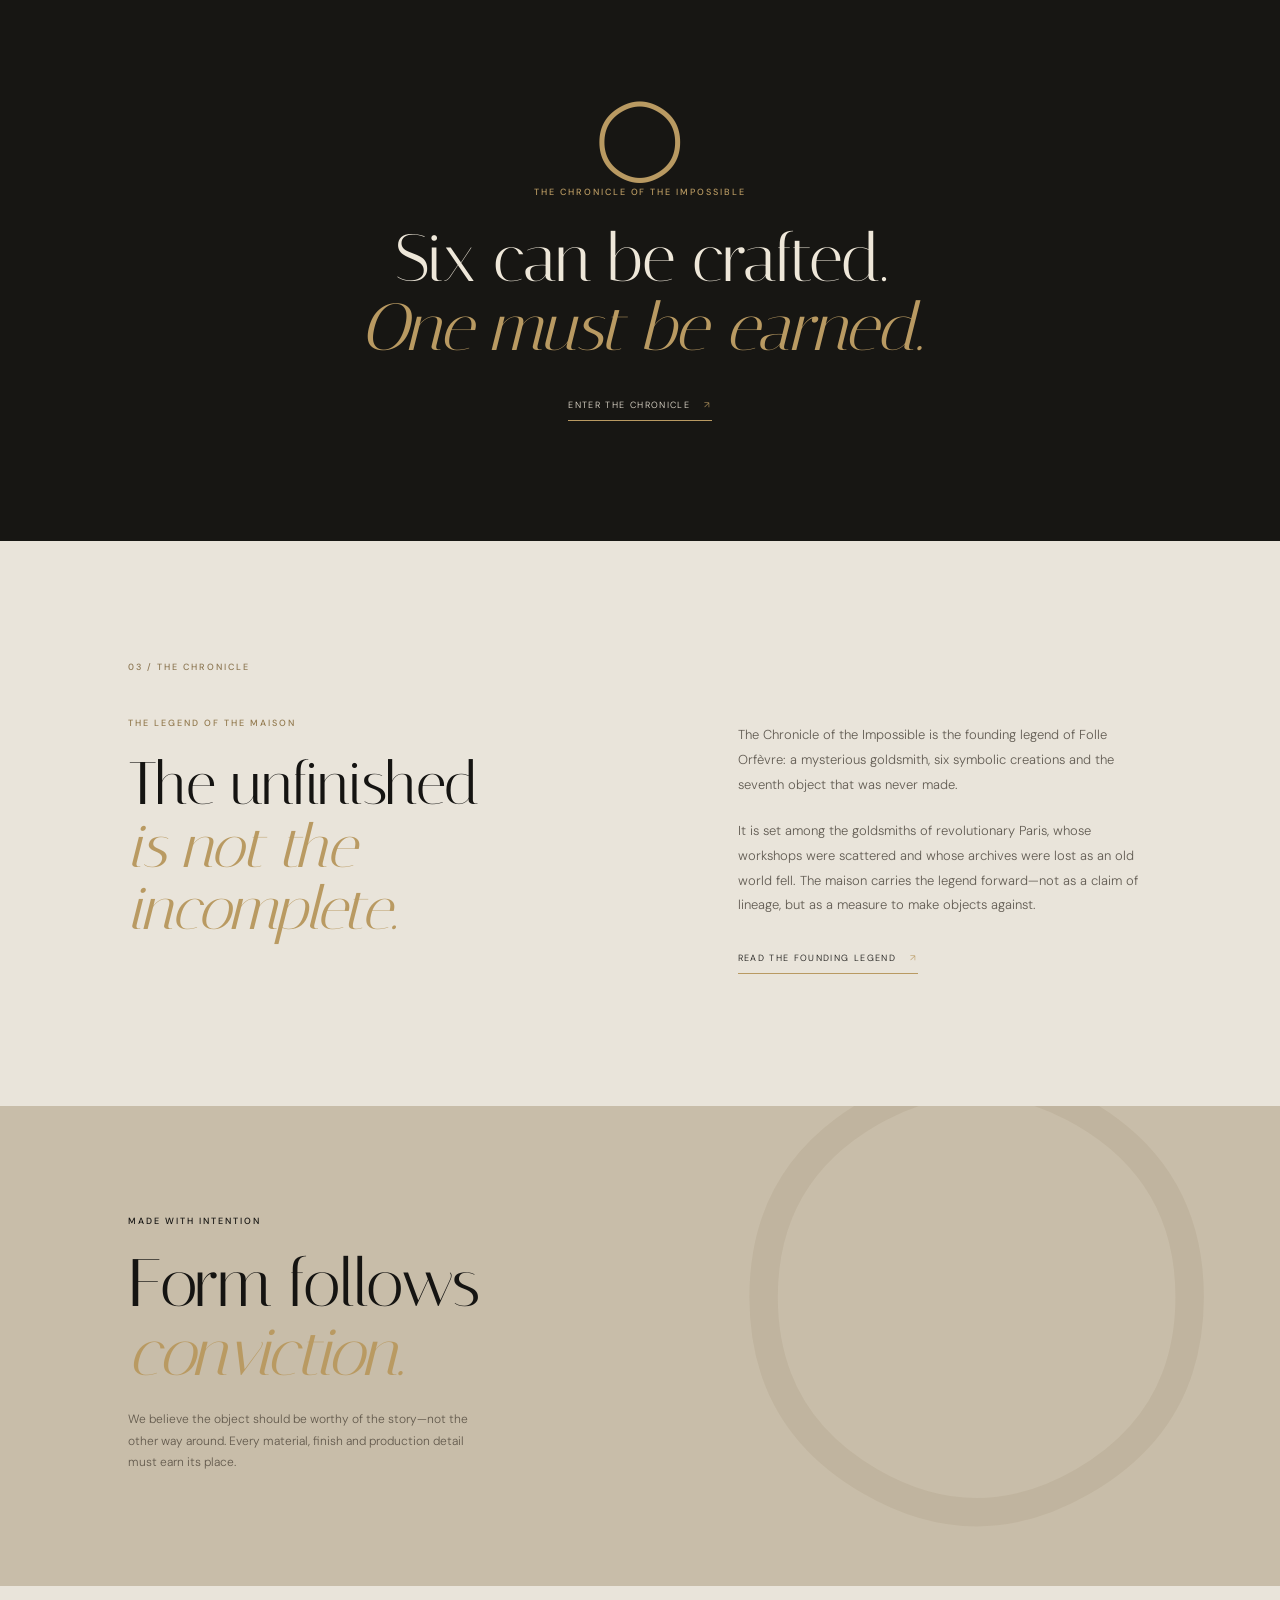
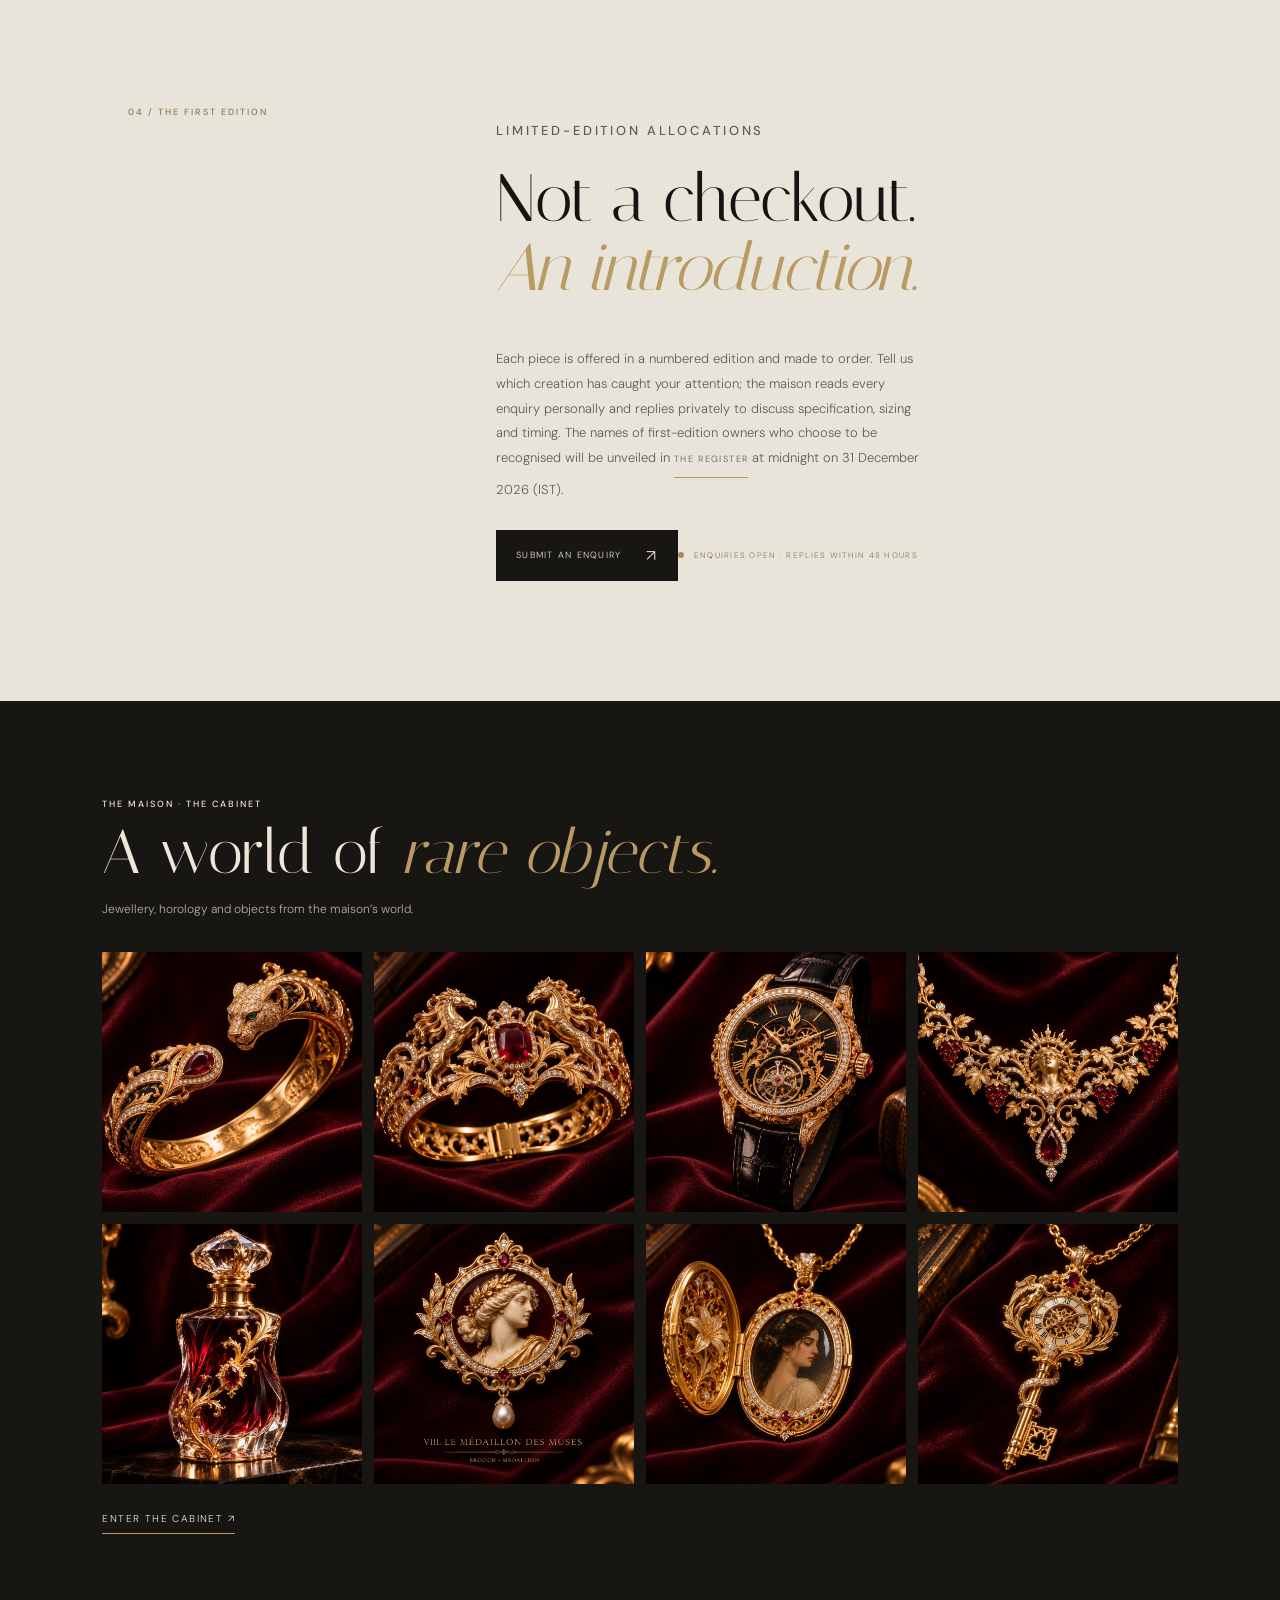
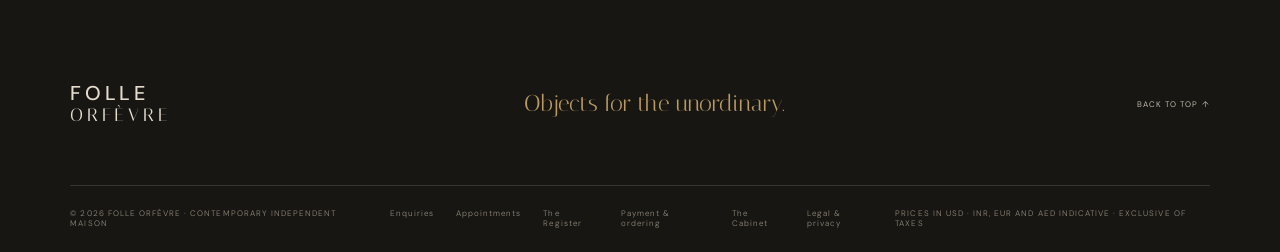
==== commit 73aecd0e: "Reposition collection as gold-plated 925 silver with lab-created stones - New prices: US$310–1,240 (" ====
--- a/index.html
+++ b/index.html
@@ -10,7 +10,7 @@
   <meta property="og:type" content="website">
   <meta property="og:title" content="Folle Orfèvre — Objects for the Unordinary">
   <meta property="og:description" content="Six can be crafted. One must be earned.">
-  <meta property="og:image" content="/assets/folle-orfevre-logo.jpg">
+  <meta property="og:image" content="https://folle-orfevre.pages.dev/assets/folle-orfevre-logo.jpg">
   <link rel="icon" href="/assets/mark.svg" type="image/svg+xml">
   <link rel="stylesheet" href="/styles.css">
   <script defer src="/config.js"></script>
@@ -41,9 +41,9 @@
     <section class="hero">
       <div class="hero-grain"></div>
       <div class="hero-copy">
-        <p class="eyebrow">CONTEMPORARY INDEPENDENT MAISON · 2026</p>
+        <p class="eyebrow">925 SILVER · 18K GOLD PLATED · NUMBERED EDITIONS</p>
         <h1>Objects for<br><em>the unordinary.</em></h1>
-        <p class="hero-lede">A study in form, character and the enduring power of things made with intention.</p>
+        <p class="hero-lede">Sculptural jewellery for those who would rather be remembered than matched. Numbered, hand-finished, and never made in great numbers.</p>
         <a class="button button-light" href="#collection">Explore the first collection <span>↘</span></a>
       </div>
       <div class="hero-art hero-brand-art"><img src="/assets/folle-orfevre-logo.jpg" alt="Folle Orfèvre gold monogram and maison wordmark" loading="eager"></div>
@@ -60,19 +60,19 @@
     </section>
 
     <section class="collection section-wrap" id="collection">
-      <div class="section-heading"><div><div class="section-kicker">02 / THE FIRST COLLECTION</div><h2>Eight signatures.<br><em>One rare collection.</em></h2></div><p>A first study in personal symbols, sculptural forms and objects designed to be kept.</p></div>
+      <div class="section-heading"><div><div class="section-kicker">02 / THE FIRST COLLECTION</div><h2>Eight signatures.<br><em>One rare collection.</em></h2></div><p>Eight pieces, each made only in a small numbered edition. When an edition is complete, it is never remade.</p></div>
       <div class="currency-note"><span>FIRST EDITION · LIMITED QUANTITIES</span><span class="currency-switch" role="group" aria-label="Display currency"><button type="button" data-cur="USD" aria-pressed="true">USD</button><button type="button" data-cur="INR" aria-pressed="false">INR</button><button type="button" data-cur="EUR" aria-pressed="false">EUR</button><button type="button" data-cur="AED" aria-pressed="false">AED</button></span></div>
       <div class="product-grid product-grid-photo" id="product-grid">
-        <article class="product-card" data-category="jewellery"><a class="product-photo" href="/assets/products/01-eclat-orphique.jpg" target="_blank" rel="noopener"><img src="/assets/products/01-eclat-orphique.jpg" alt="L’Éclat Orphique — high jewellery ring" loading="lazy"></a><div class="product-info"><div class="product-meta"><span>I / HIGH JEWELLERY RING</span><span>EDITION OF 12</span></div><h3>L’Éclat Orphique</h3><p>A sculptural high-jewellery ring centred on a vivid ruby, framed by brilliant stones and intricate gold ornament.</p><div class="price"><strong class="js-price" data-usd="15300">US$15,300</strong><span>Limited edition · 12 pieces</span></div><a class="product-enquire" href="enquire.html?product=LEclat-Orphique">Private enquiry <span>↗</span></a></div></article>
-        <article class="product-card" data-category="jewellery"><a class="product-photo" href="/assets/products/02-serpent-couronne.jpg" target="_blank" rel="noopener"><img src="/assets/products/02-serpent-couronne.jpg" alt="Le Serpent Couronné — statement cuff" loading="lazy"></a><div class="product-info"><div class="product-meta"><span>II / STATEMENT CUFF</span><span>EDITION OF 8</span></div><h3>Le Serpent Couronné</h3><p>A coiled serpent cuff with pavé detailing, emerald eyes and an architectural open silhouette.</p><div class="price"><strong class="js-price" data-usd="19800">US$19,800</strong><span>Limited edition · 8 pieces</span></div><a class="product-enquire" href="enquire.html?product=Le-Serpent-Couronne">Private enquiry <span>↗</span></a></div></article>
-        <article class="product-card" data-category="jewellery"><a class="product-photo" href="/assets/products/03-clef-du-temps.jpg" target="_blank" rel="noopener"><img src="/assets/products/03-clef-du-temps.jpg" alt="La Clef du Temps — pendant & chain" loading="lazy"></a><div class="product-info"><div class="product-meta"><span>III / PENDANT & CHAIN</span><span>EDITION OF 18</span></div><h3>La Clef du Temps</h3><p>An ornate key pendant, crowned by a miniature timepiece and suspended from a substantial gold chain.</p><div class="price"><strong class="js-price" data-usd="13600">US$13,600</strong><span>Limited edition · 18 pieces</span></div><a class="product-enquire" href="enquire.html?product=La-Clef-du-Temps">Private enquiry <span>↗</span></a></div></article>
-        <article class="product-card" data-category="jewellery"><a class="product-photo" href="/assets/products/04-astre-noir.jpg" target="_blank" rel="noopener"><img src="/assets/products/04-astre-noir.jpg" alt="L’Astre Noir — signet ring" loading="lazy"></a><div class="product-info"><div class="product-meta"><span>IV / SIGNET RING</span><span>EDITION OF 24</span></div><h3>L’Astre Noir</h3><p>A dark onyx-like signet bearing a fine eight-point star, set within sculpted gold shoulders.</p><div class="price"><strong class="js-price" data-usd="10300">US$10,300</strong><span>Limited edition · 24 pieces</span></div><a class="product-enquire" href="enquire.html?product=LAstre-Noir">Private enquiry <span>↗</span></a></div></article>
-        <article class="product-card" data-category="jewellery"><a class="product-photo" href="/assets/products/05-vigne-eternelle.jpg" target="_blank" rel="noopener"><img src="/assets/products/05-vigne-eternelle.jpg" alt="La Vigne Éternelle — necklace" loading="lazy"></a><div class="product-info"><div class="product-meta"><span>V / NECKLACE</span><span>EDITION OF 10</span></div><h3>La Vigne Éternelle</h3><p>A botanical gold necklace with laurel-like forms, ruby accents and a sculptural central medallion.</p><div class="price"><strong class="js-price" data-usd="17100">US$17,100</strong><span>Limited edition · 10 pieces</span></div><a class="product-enquire" href="enquire.html?product=La-Vigne-Eternelle">Private enquiry <span>↗</span></a></div></article>
-        <article class="product-card" data-category="jewellery"><a class="product-photo" href="/assets/products/06-masque-de-nuit.jpg" target="_blank" rel="noopener"><img src="/assets/products/06-masque-de-nuit.jpg" alt="Le Masque de Nuit — jewelled brooch" loading="lazy"></a><div class="product-info"><div class="product-meta"><span>VI / JEWELLED BROOCH</span><span>EDITION OF 30</span></div><h3>Le Masque de Nuit</h3><p>A dramatic masquerade-inspired jewel, worked in filigreed gold with dark detailing and precious-stone accents.</p><div class="price"><strong class="js-price" data-usd="9400">US$9,400</strong><span>Limited edition · 30 pieces</span></div><a class="product-enquire" href="enquire.html?product=Le-Masque-de-Nuit">Private enquiry <span>↗</span></a></div></article>
-        <article class="product-card" data-category="jewellery"><a class="product-photo" href="/assets/products/07-flamme-voilee.jpg" target="_blank" rel="noopener"><img src="/assets/products/07-flamme-voilee.jpg" alt="La Flamme Voilée — original locket" loading="lazy"></a><div class="product-info"><div class="product-meta"><span>VII / LOCKET</span><span>EDITION OF 20</span></div><h3>La Flamme Voilée</h3><p>An ornate hinged gold locket with a hidden portrait, diamond surround and ruby details.</p><div class="price"><strong class="js-price" data-usd="12000">US$12,000</strong><span>Limited edition · 20 pieces</span></div><a class="product-enquire" href="enquire.html?product=La-Flamme-Voilee">Private enquiry <span>↗</span></a></div></article>
-        <article class="product-card" data-category="jewellery"><a class="product-photo" href="/assets/products/08-medaillon-muses.jpg" target="_blank" rel="noopener"><img src="/assets/products/08-medaillon-muses.jpg" alt="Le Médaillon des Muses — medallion" loading="lazy"></a><div class="product-info"><div class="product-meta"><span>VIII / MEDALLION</span><span>EDITION OF 6</span></div><h3>Le Médaillon des Muses</h3><p>A classical muse in profile framed by laurel scrollwork, ruby accents, brilliant stones and a pearl drop.</p><div class="price"><strong class="js-price" data-usd="20500">US$20,500</strong><span>Limited edition · 6 pieces</span></div><a class="product-enquire" href="enquire.html?product=Le-Medaillon-des-Muses">Private enquiry <span>↗</span></a></div></article>
+        <article class="product-card" data-category="jewellery"><a class="product-photo" href="/assets/products/01-eclat-orphique.jpg" target="_blank" rel="noopener"><img src="/assets/products/01-eclat-orphique.jpg" alt="L’Éclat Orphique — cocktail ring" loading="lazy"></a><div class="product-info"><div class="product-meta"><span>I / COCKTAIL RING</span><span>EDITION OF 12</span></div><h3>L’Éclat Orphique</h3><p>A sculptural cocktail ring centred on a lab-created ruby, framed by hand-set stones and cherubs in gold-plated silver.</p><div class="price"><strong class="js-price" data-usd="440">US$440</strong><span>Limited edition · 12 pieces</span></div><a class="product-enquire" href="enquire.html?product=LEclat-Orphique">Reserve yours <span>↗</span></a></div></article>
+        <article class="product-card" data-category="jewellery"><a class="product-photo" href="/assets/products/02-serpent-couronne.jpg" target="_blank" rel="noopener"><img src="/assets/products/02-serpent-couronne.jpg" alt="Le Serpent Couronné — statement cuff" loading="lazy"></a><div class="product-info"><div class="product-meta"><span>II / STATEMENT CUFF</span><span>EDITION OF 8</span></div><h3>Le Serpent Couronné</h3><p>A coiled serpent cuff set with cubic zirconia, lab-created emerald eyes and an architectural open silhouette.</p><div class="price"><strong class="js-price" data-usd="1030">US$1,030</strong><span>Limited edition · 8 pieces</span></div><a class="product-enquire" href="enquire.html?product=Le-Serpent-Couronne">Reserve yours <span>↗</span></a></div></article>
+        <article class="product-card" data-category="jewellery"><a class="product-photo" href="/assets/products/03-clef-du-temps.jpg" target="_blank" rel="noopener"><img src="/assets/products/03-clef-du-temps.jpg" alt="La Clef du Temps — pendant & chain" loading="lazy"></a><div class="product-info"><div class="product-meta"><span>III / PENDANT & CHAIN</span><span>EDITION OF 18</span></div><h3>La Clef du Temps</h3><p>An ornate key pendant crowned by a miniature dial, suspended from a substantial gold-plated chain.</p><div class="price"><strong class="js-price" data-usd="820">US$820</strong><span>Limited edition · 18 pieces</span></div><a class="product-enquire" href="enquire.html?product=La-Clef-du-Temps">Reserve yours <span>↗</span></a></div></article>
+        <article class="product-card" data-category="jewellery"><a class="product-photo" href="/assets/products/04-astre-noir.jpg" target="_blank" rel="noopener"><img src="/assets/products/04-astre-noir.jpg" alt="L’Astre Noir — signet ring" loading="lazy"></a><div class="product-info"><div class="product-meta"><span>IV / SIGNET RING</span><span>EDITION OF 24</span></div><h3>L’Astre Noir</h3><p>A black onyx signet bearing a fine eight-point star, set within sculpted gold-plated shoulders.</p><div class="price"><strong class="js-price" data-usd="310">US$310</strong><span>Limited edition · 24 pieces</span></div><a class="product-enquire" href="enquire.html?product=LAstre-Noir">Reserve yours <span>↗</span></a></div></article>
+        <article class="product-card" data-category="jewellery"><a class="product-photo" href="/assets/products/05-vigne-eternelle.jpg" target="_blank" rel="noopener"><img src="/assets/products/05-vigne-eternelle.jpg" alt="La Vigne Éternelle — necklace" loading="lazy"></a><div class="product-info"><div class="product-meta"><span>V / NECKLACE</span><span>EDITION OF 10</span></div><h3>La Vigne Éternelle</h3><p>A botanical necklace of gold-plated vines, lab-created ruby clusters and a sculpted central medallion.</p><div class="price"><strong class="js-price" data-usd="1240">US$1,240</strong><span>Limited edition · 10 pieces</span></div><a class="product-enquire" href="enquire.html?product=La-Vigne-Eternelle">Reserve yours <span>↗</span></a></div></article>
+        <article class="product-card" data-category="jewellery"><a class="product-photo" href="/assets/products/06-masque-de-nuit.jpg" target="_blank" rel="noopener"><img src="/assets/products/06-masque-de-nuit.jpg" alt="Le Masque de Nuit — jewelled brooch" loading="lazy"></a><div class="product-info"><div class="product-meta"><span>VI / JEWELLED BROOCH</span><span>EDITION OF 30</span></div><h3>Le Masque de Nuit</h3><p>A masquerade brooch in filigreed gold-plated silver, with black detailing and a lab-created ruby at its crown.</p><div class="price"><strong class="js-price" data-usd="510">US$510</strong><span>Limited edition · 30 pieces</span></div><a class="product-enquire" href="enquire.html?product=Le-Masque-de-Nuit">Reserve yours <span>↗</span></a></div></article>
+        <article class="product-card" data-category="jewellery"><a class="product-photo" href="/assets/products/07-flamme-voilee.jpg" target="_blank" rel="noopener"><img src="/assets/products/07-flamme-voilee.jpg" alt="La Flamme Voilée — locket" loading="lazy"></a><div class="product-info"><div class="product-meta"><span>VII / LOCKET</span><span>EDITION OF 20</span></div><h3>La Flamme Voilée</h3><p>An ornate hinged locket with a hidden miniature portrait, framed by hand-set stones and lab-created rubies.</p><div class="price"><strong class="js-price" data-usd="510">US$510</strong><span>Limited edition · 20 pieces</span></div><a class="product-enquire" href="enquire.html?product=La-Flamme-Voilee">Reserve yours <span>↗</span></a></div></article>
+        <article class="product-card" data-category="jewellery"><a class="product-photo" href="/assets/products/08-medaillon-muses.jpg" target="_blank" rel="noopener"><img src="/assets/products/08-medaillon-muses.jpg" alt="Le Médaillon des Muses — medallion" loading="lazy"></a><div class="product-info"><div class="product-meta"><span>VIII / MEDALLION</span><span>EDITION OF 6</span></div><h3>Le Médaillon des Muses</h3><p>A classical muse in profile, framed by laurel scrollwork, lab-created rubies and a freshwater pearl drop.</p><div class="price"><strong class="js-price" data-usd="570">US$570</strong><span>Limited edition · 6 pieces</span></div><a class="product-enquire" href="enquire.html?product=Le-Medaillon-des-Muses">Reserve yours <span>↗</span></a></div></article>
       </div>
-      <p class="catalogue-disclaimer">Each creation is made to order within its numbered edition. Materials, sizing, final specification and price are confirmed personally with every client before any commitment. Prices are set in US dollars; INR, EUR and AED amounts are indicative conversions. All prices exclude applicable taxes.</p>
+      <p class="catalogue-disclaimer">Every creation is hand-finished to order in 925 sterling silver with 18k gold plating, set with lab-created gemstones and cubic zirconia, numbered within its edition and issued with a signed certificate. Sizing and specification are confirmed personally with each client before any commitment. Prices are set in US dollars; INR, EUR and AED amounts are indicative conversions. All prices exclude applicable taxes.</p>
     </section>
 
     <section class="interlude">
@@ -93,7 +93,7 @@
 <section class="visual-cabinet" id="visual-cabinet">
  <div class="visual-cabinet-head"><p class="eyebrow">THE MAISON · THE CABINET</p><h2>A world of <em>rare objects.</em></h2><p>Jewellery, horology and objects from the maison’s world.</p></div>
  <div class="visual-cabinet-grid">
- <a href="/atelier.html"><img src="/assets/gallery/visual-01.jpg" loading="lazy" alt="Gold panther cuff with ruby and pavé diamonds"></a><a href="/atelier.html"><img src="/assets/gallery/visual-02.jpg" loading="lazy" alt="Gold cuff with rearing horses and cushion ruby"></a><a href="/atelier.html"><img src="/assets/gallery/visual-03.jpg" loading="lazy" alt="Engraved gold tourbillon watch with diamond bezel"></a><a href="/atelier.html"><img src="/assets/gallery/visual-09.jpg" loading="lazy" alt="Gold vine necklace with ruby clusters"></a><a href="/atelier.html"><img src="/assets/gallery/visual-14.jpg" loading="lazy" alt="Crystal flacon with gold scrollwork and ruby"></a><a href="/atelier.html"><img src="/assets/gallery/visual-19.jpg" loading="lazy" alt="Le Médaillon des Muses brooch"></a><a href="/atelier.html"><img src="/assets/gallery/visual-23.jpg" loading="lazy" alt="Open gold locket with painted portrait"></a><a href="/atelier.html"><img src="/assets/gallery/visual-26.jpg" loading="lazy" alt="La Clef du Temps key pendant"></a>
+ <a href="/atelier.html"><img src="/assets/gallery/visual-01.jpg" loading="lazy" alt="Panther cuff with ruby"></a><a href="/atelier.html"><img src="/assets/gallery/visual-02.jpg" loading="lazy" alt="Cuff of the rearing horses"></a><a href="/atelier.html"><img src="/assets/gallery/visual-03.jpg" loading="lazy" alt="Engraved tourbillon watch"></a><a href="/atelier.html"><img src="/assets/gallery/visual-09.jpg" loading="lazy" alt="La Vigne Éternelle necklace"></a><a href="/atelier.html"><img src="/assets/gallery/visual-14.jpg" loading="lazy" alt="Crystal flacon with gold scrollwork and ruby"></a><a href="/atelier.html"><img src="/assets/gallery/visual-19.jpg" loading="lazy" alt="Le Médaillon des Muses brooch"></a><a href="/atelier.html"><img src="/assets/gallery/visual-23.jpg" loading="lazy" alt="La Flamme Voilée locket"></a><a href="/atelier.html"><img src="/assets/gallery/visual-26.jpg" loading="lazy" alt="La Clef du Temps key pendant"></a>
  </div>
  <a class="cabinet-link" href="/atelier.html">ENTER THE CABINET ↗</a>
 </section>
--- a/styles.css
+++ b/styles.css
@@ -52,3 +52,4 @@
 @media(max-width:560px){.service-form{grid-template-columns:1fr}.service-form .wide{grid-column:auto}.service-hero{padding:65px 7vw 48px}.service-wrap{padding:48px 7vw 70px}.visual-cabinet{padding:60px 7vw}.wallet-address code{font-size:10px}}
 .currency-note{display:flex;justify-content:space-between;align-items:center;gap:16px;flex-wrap:wrap}.currency-switch{display:inline-flex;border:1px solid var(--line)}.currency-switch button{font:500 9px var(--sans);letter-spacing:.14em;color:#8a795d;background:transparent;border:0;padding:7px 12px;cursor:pointer;transition:background .2s,color .2s}.currency-switch button+button{border-left:1px solid var(--line)}.currency-switch button[aria-pressed="true"]{background:#211f1b;color:#d7c49f}.currency-switch button:focus-visible{outline:1px solid var(--gold);outline-offset:2px}
 .steps{list-style:none;margin:0;padding:0;border-top:1px solid var(--line)}.steps li{display:grid;grid-template-columns:54px 1fr;gap:12px;padding:22px 0;border-bottom:1px solid var(--line)}.steps li>span{font:400 26px/1 var(--serif);color:var(--gold)}.steps h3{font:400 24px/1.1 var(--serif);margin:0 0 8px}.steps p{font-size:12px;line-height:1.85;color:#6e665b;margin:0}.pay-methods{margin-top:42px;padding:26px;background:#e2dbcf;border:1px solid var(--line)}.pay-methods p{font-size:12px;line-height:1.85;color:#5f584e}.pay-methods .eyebrow{color:#8d7854;margin-top:0}
+.pay-invoice{margin-top:34px;padding:30px;background:#e2dbcf;border:1px solid var(--line)}.pay-invoice .eyebrow{color:#8d7854;margin:0}.pay-invoice h3{font:400 28px/1.15 var(--serif);margin:14px 0 6px}.pay-for{font-size:12px;color:#6e665b;margin:0 0 18px}.pay-amount{font:400 40px/1 var(--serif);margin:0 0 26px}.pay-invoice .button-dark{background:#171613;color:#e9e4da;border:0;cursor:pointer}.pay-invoice .button-dark:disabled{opacity:.5;cursor:wait}
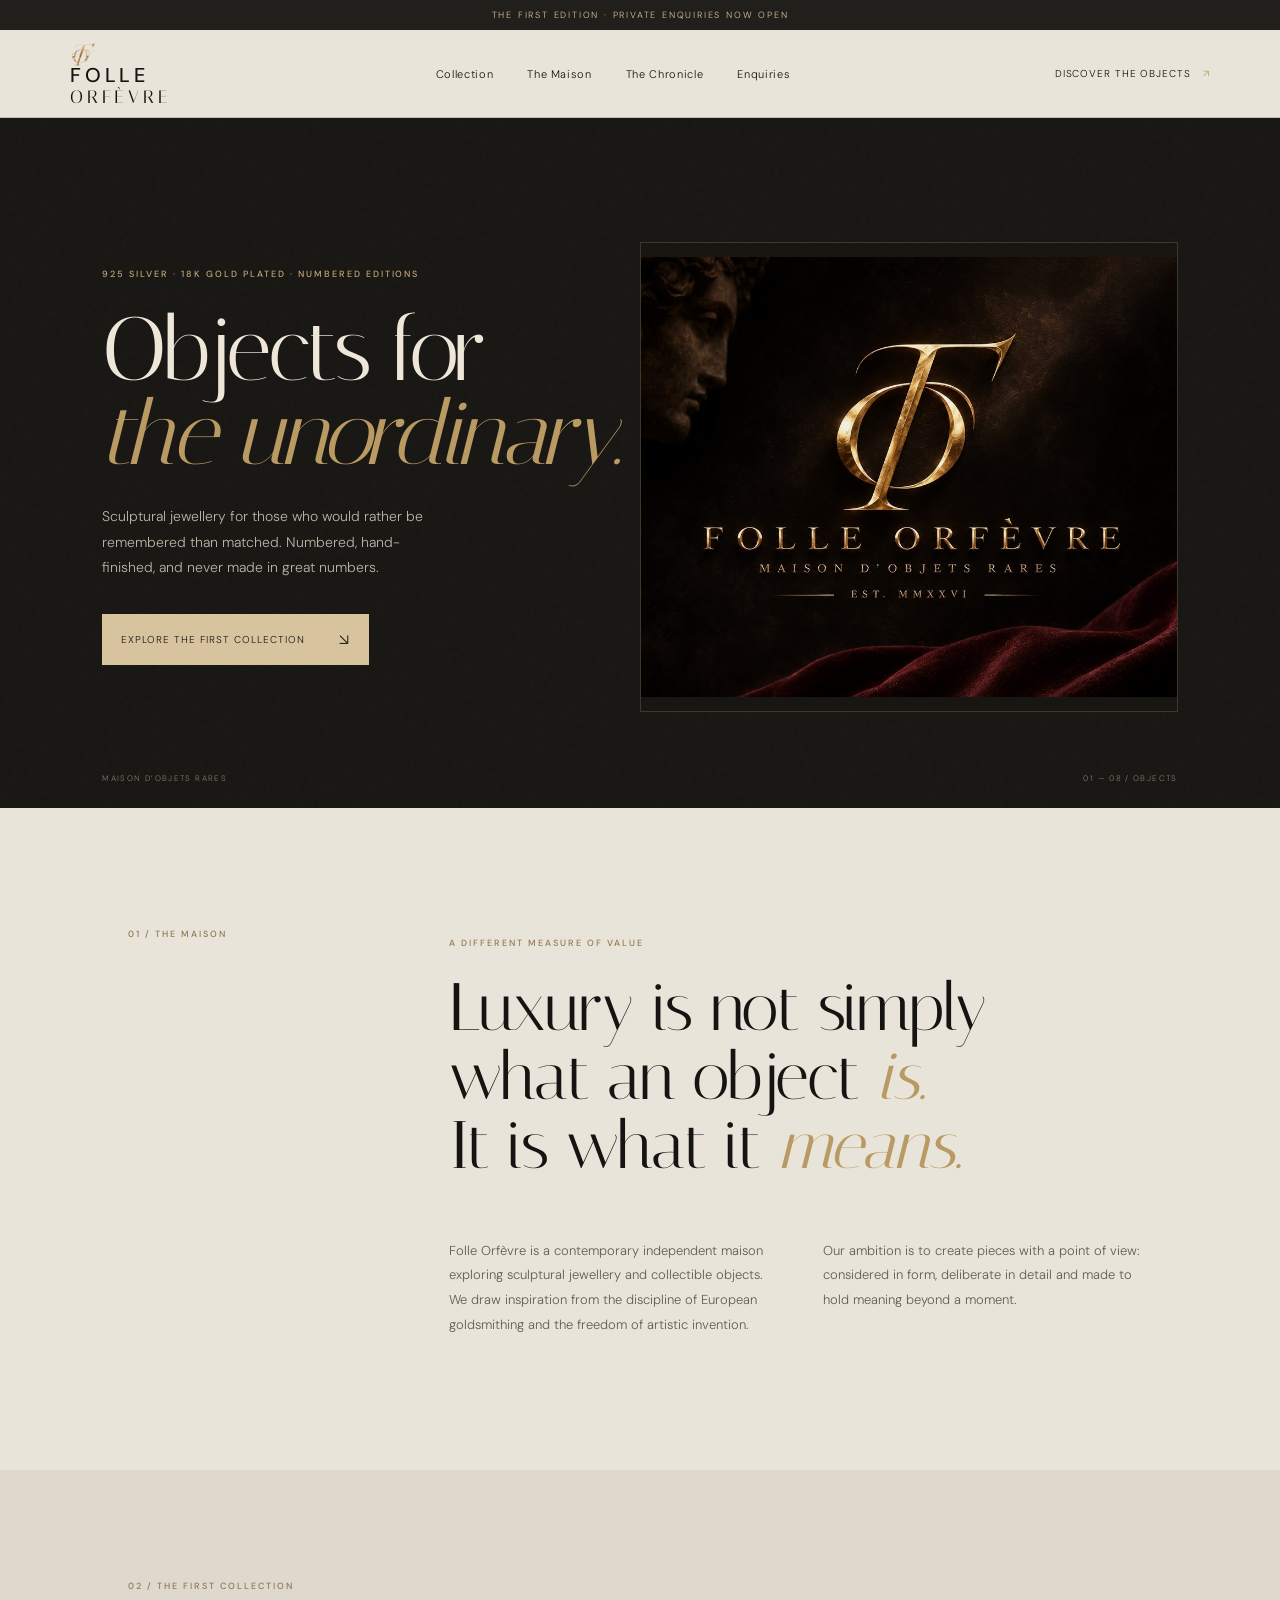
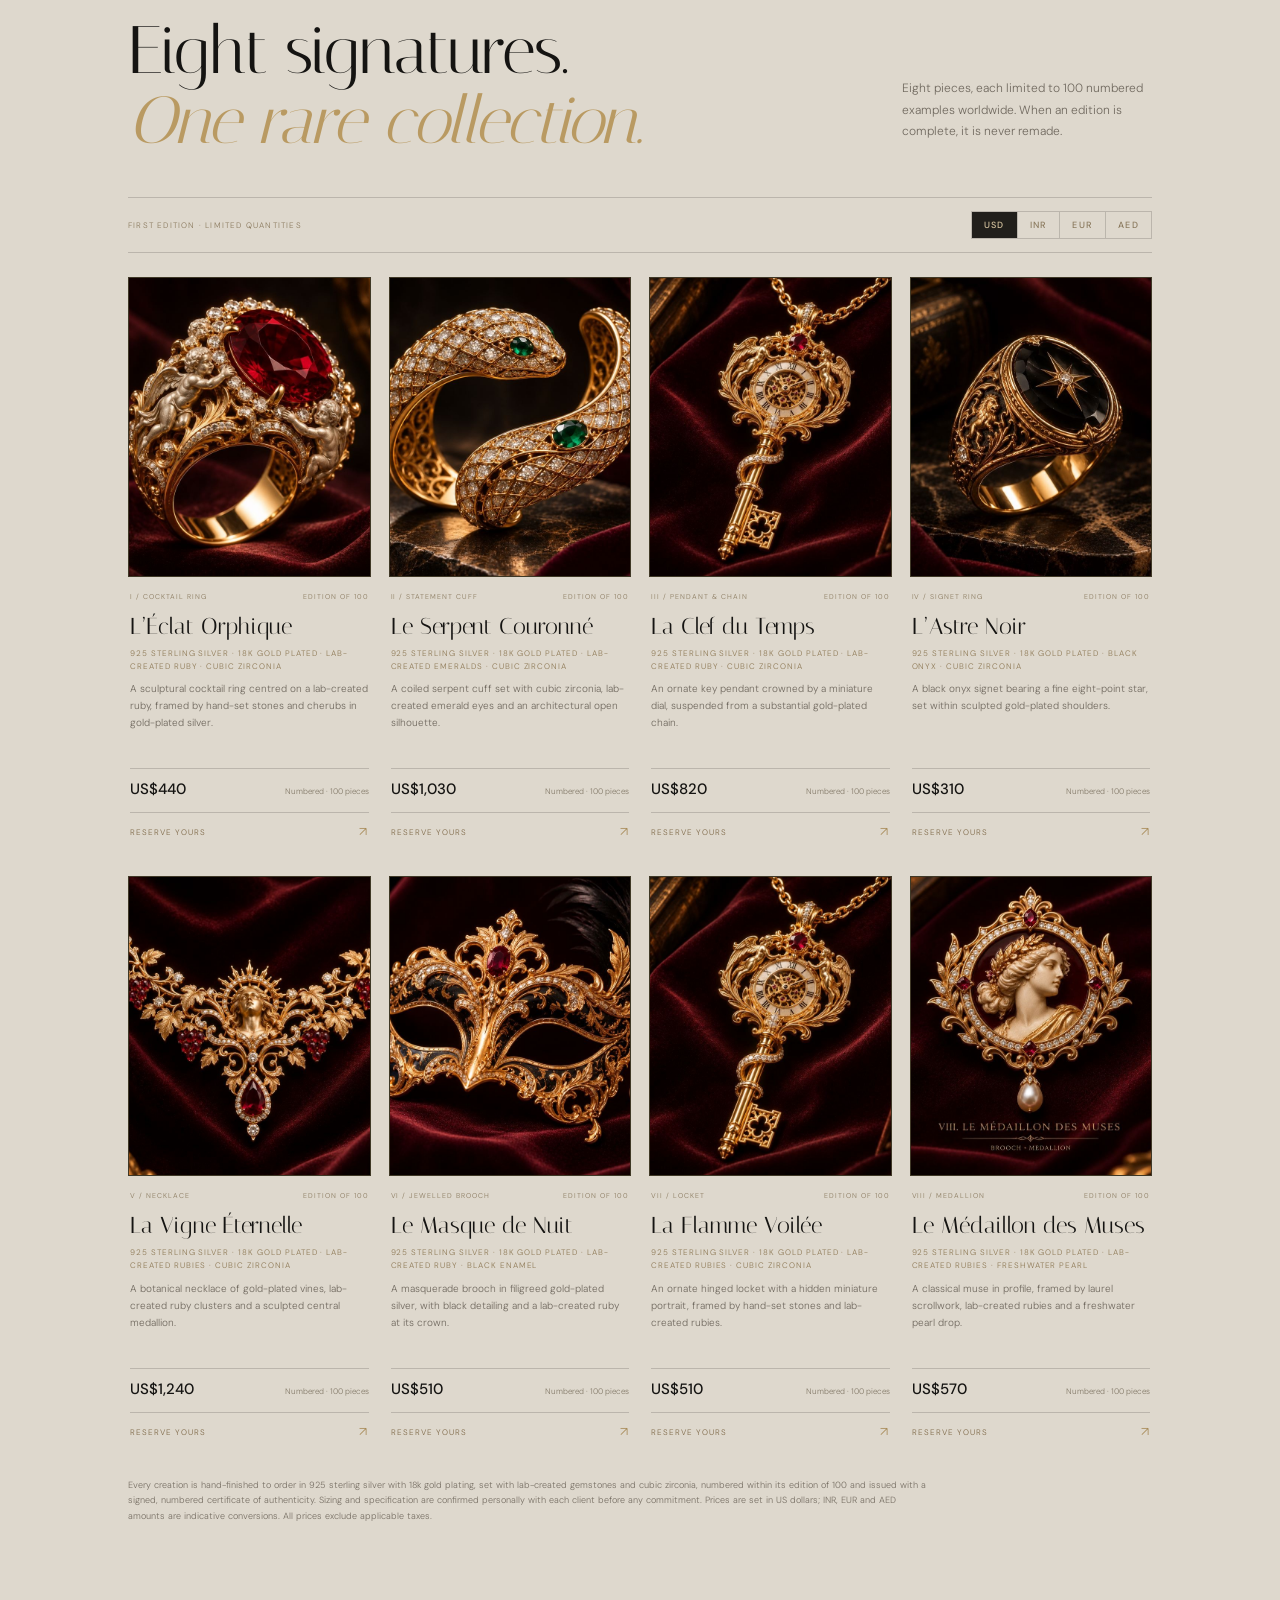
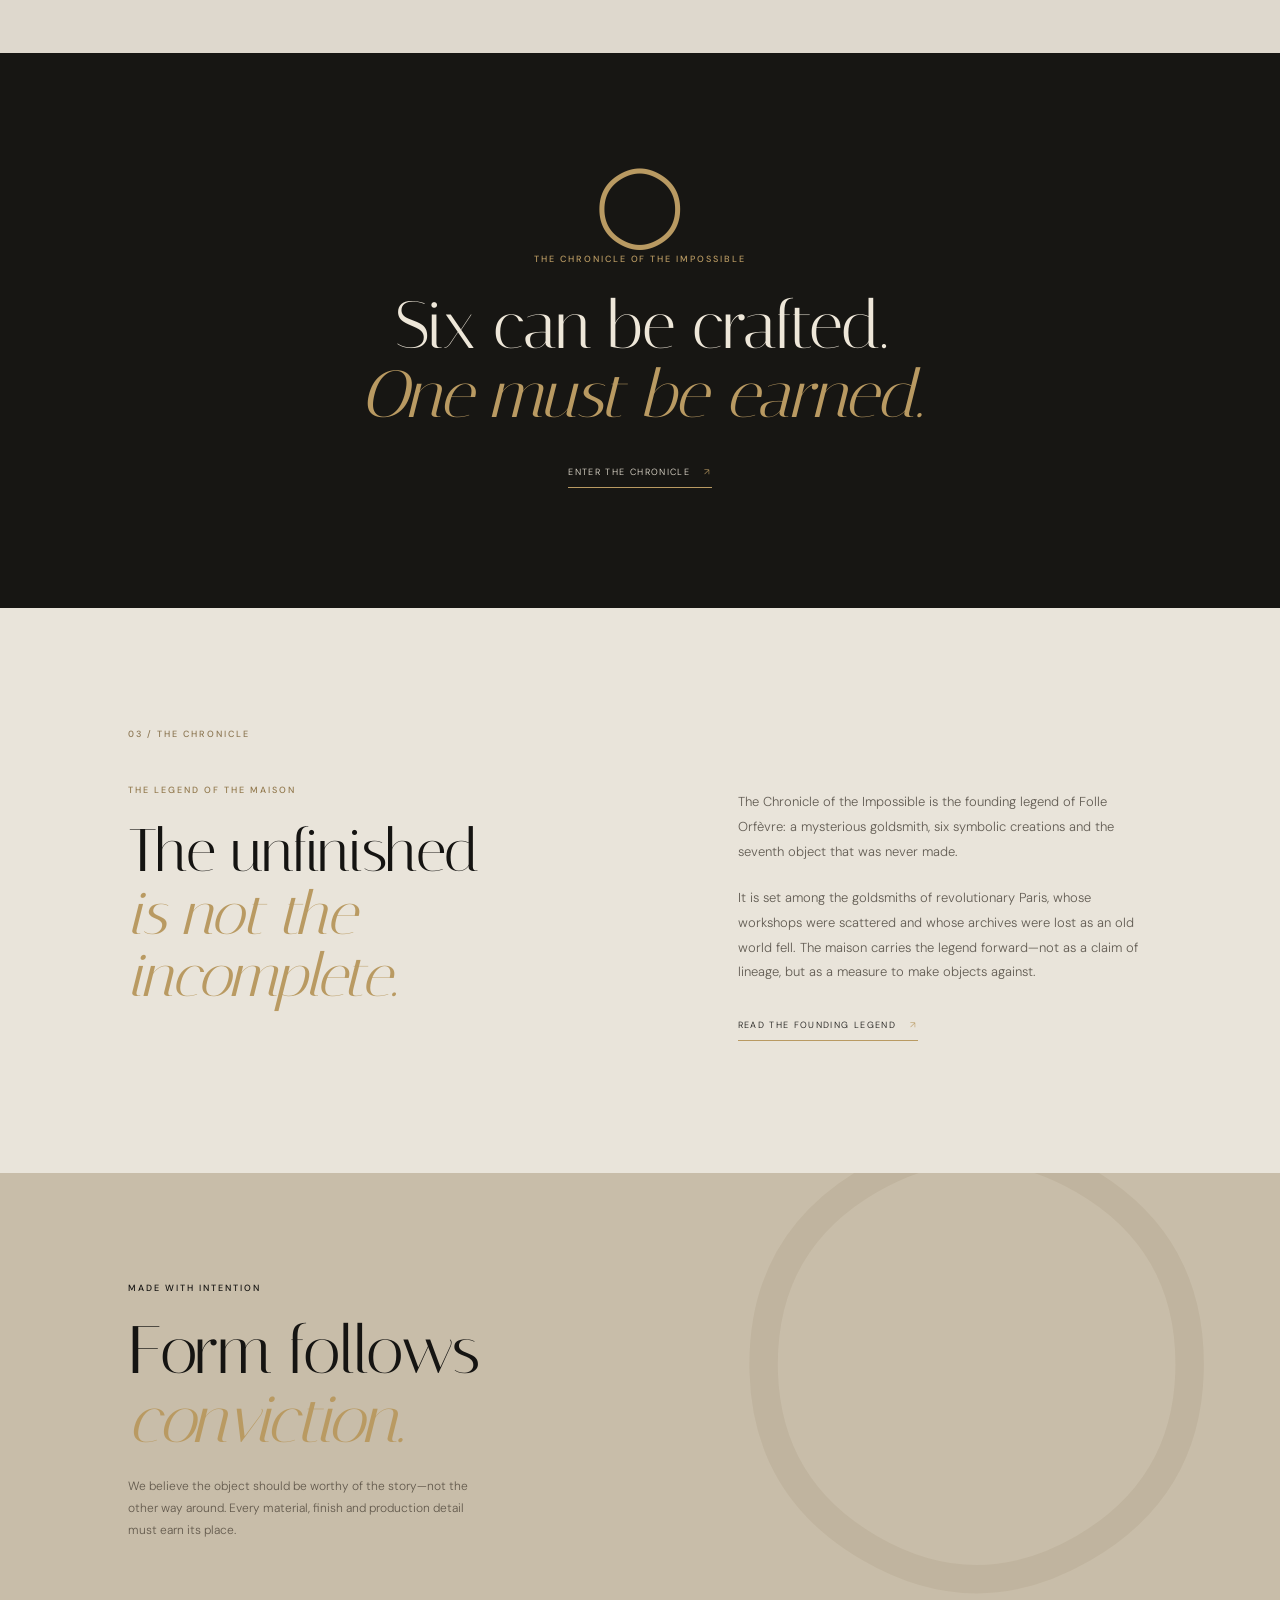
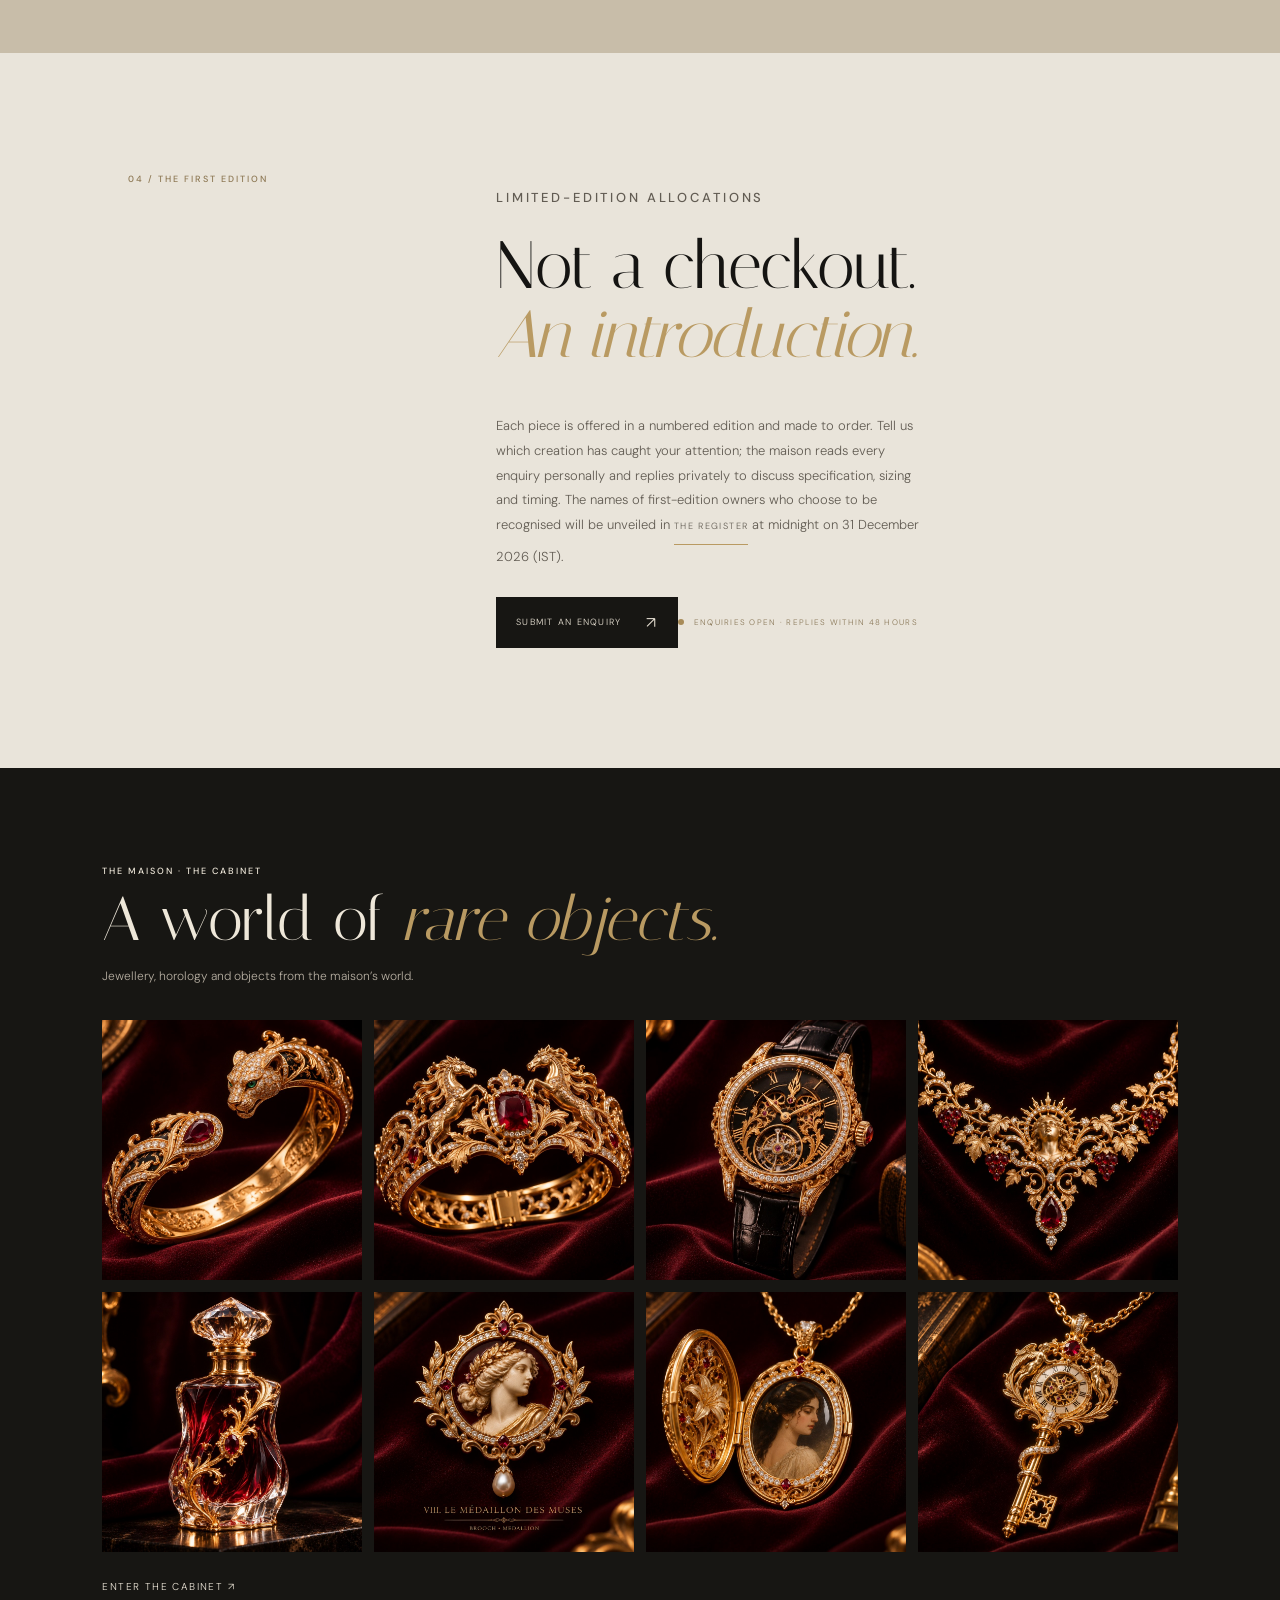
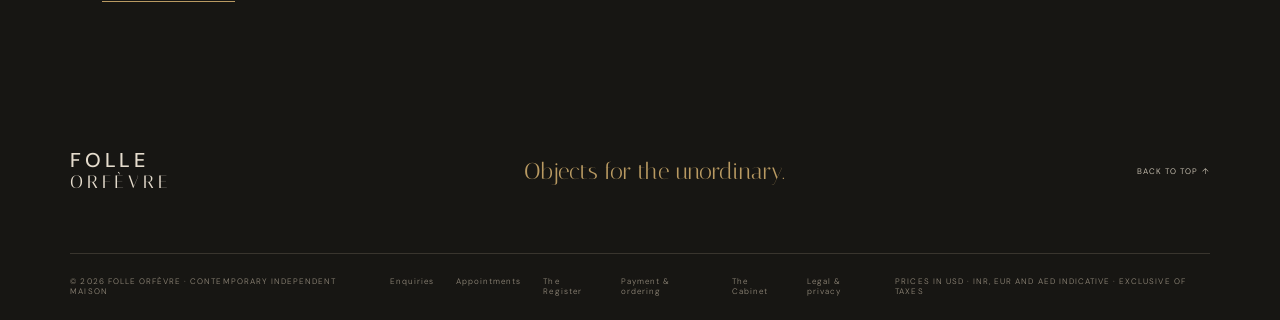
==== commit b6e6283c: "Trust fixes: editions of 100, material specs, IP and authenticity terms - Every design limited to 10" ====
--- a/index.html
+++ b/index.html
@@ -21,10 +21,11 @@
     "@context":"https://schema.org",
     "@type":"Brand",
     "name":"Folle Orfèvre",
-    "description":"An independent maison creating limited-edition sculptural jewellery and collectible objects.",
+    "description":"An independent maison creating numbered editions of sculptural jewellery in gold-plated 925 sterling silver.",
     "slogan":"Six can be crafted. One must be earned."
   }
   </script>
+<script type="application/ld+json">{"@context": "https://schema.org", "@type": "ItemList", "itemListElement": [{"@type": "ListItem", "position": 1, "item": {"@type": "Product", "name": "L’Éclat Orphique", "category": "Cocktail ring", "image": "https://folle-orfevre.pages.dev/assets/products/01-eclat-orphique.jpg", "material": "925 sterling silver, 18k gold plating", "brand": {"@type": "Brand", "name": "Folle Orfèvre"}, "offers": {"@type": "Offer", "price": "440", "priceCurrency": "USD", "availability": "https://schema.org/PreOrder"}}}, {"@type": "ListItem", "position": 2, "item": {"@type": "Product", "name": "Le Serpent Couronné", "category": "Statement cuff", "image": "https://folle-orfevre.pages.dev/assets/products/02-serpent-couronne.jpg", "material": "925 sterling silver, 18k gold plating", "brand": {"@type": "Brand", "name": "Folle Orfèvre"}, "offers": {"@type": "Offer", "price": "1030", "priceCurrency": "USD", "availability": "https://schema.org/PreOrder"}}}, {"@type": "ListItem", "position": 3, "item": {"@type": "Product", "name": "La Clef du Temps", "category": "Pendant & chain", "image": "https://folle-orfevre.pages.dev/assets/products/03-clef-du-temps.jpg", "material": "925 sterling silver, 18k gold plating", "brand": {"@type": "Brand", "name": "Folle Orfèvre"}, "offers": {"@type": "Offer", "price": "820", "priceCurrency": "USD", "availability": "https://schema.org/PreOrder"}}}, {"@type": "ListItem", "position": 4, "item": {"@type": "Product", "name": "L’Astre Noir", "category": "Signet ring", "image": "https://folle-orfevre.pages.dev/assets/products/04-astre-noir.jpg", "material": "925 sterling silver, 18k gold plating", "brand": {"@type": "Brand", "name": "Folle Orfèvre"}, "offers": {"@type": "Offer", "price": "310", "priceCurrency": "USD", "availability": "https://schema.org/PreOrder"}}}, {"@type": "ListItem", "position": 5, "item": {"@type": "Product", "name": "La Vigne Éternelle", "category": "Necklace", "image": "https://folle-orfevre.pages.dev/assets/products/05-vigne-eternelle.jpg", "material": "925 sterling silver, 18k gold plating", "brand": {"@type": "Brand", "name": "Folle Orfèvre"}, "offers": {"@type": "Offer", "price": "1240", "priceCurrency": "USD", "availability": "https://schema.org/PreOrder"}}}, {"@type": "ListItem", "position": 6, "item": {"@type": "Product", "name": "Le Masque de Nuit", "category": "Brooch", "image": "https://folle-orfevre.pages.dev/assets/products/06-masque-de-nuit.jpg", "material": "925 sterling silver, 18k gold plating", "brand": {"@type": "Brand", "name": "Folle Orfèvre"}, "offers": {"@type": "Offer", "price": "510", "priceCurrency": "USD", "availability": "https://schema.org/PreOrder"}}}, {"@type": "ListItem", "position": 7, "item": {"@type": "Product", "name": "La Flamme Voilée", "category": "Locket", "image": "https://folle-orfevre.pages.dev/assets/products/07-flamme-voilee.jpg", "material": "925 sterling silver, 18k gold plating", "brand": {"@type": "Brand", "name": "Folle Orfèvre"}, "offers": {"@type": "Offer", "price": "510", "priceCurrency": "USD", "availability": "https://schema.org/PreOrder"}}}, {"@type": "ListItem", "position": 8, "item": {"@type": "Product", "name": "Le Médaillon des Muses", "category": "Medallion", "image": "https://folle-orfevre.pages.dev/assets/products/08-medaillon-muses.jpg", "material": "925 sterling silver, 18k gold plating", "brand": {"@type": "Brand", "name": "Folle Orfèvre"}, "offers": {"@type": "Offer", "price": "570", "priceCurrency": "USD", "availability": "https://schema.org/PreOrder"}}}]}</script>
 </head>
 <body>
   <div class="announcement">THE FIRST EDITION · PRIVATE ENQUIRIES NOW OPEN</div>
@@ -60,19 +61,19 @@
     </section>
 
     <section class="collection section-wrap" id="collection">
-      <div class="section-heading"><div><div class="section-kicker">02 / THE FIRST COLLECTION</div><h2>Eight signatures.<br><em>One rare collection.</em></h2></div><p>Eight pieces, each made only in a small numbered edition. When an edition is complete, it is never remade.</p></div>
+      <div class="section-heading"><div><div class="section-kicker">02 / THE FIRST COLLECTION</div><h2>Eight signatures.<br><em>One rare collection.</em></h2></div><p>Eight pieces, each limited to 100 numbered examples worldwide. When an edition is complete, it is never remade.</p></div>
       <div class="currency-note"><span>FIRST EDITION · LIMITED QUANTITIES</span><span class="currency-switch" role="group" aria-label="Display currency"><button type="button" data-cur="USD" aria-pressed="true">USD</button><button type="button" data-cur="INR" aria-pressed="false">INR</button><button type="button" data-cur="EUR" aria-pressed="false">EUR</button><button type="button" data-cur="AED" aria-pressed="false">AED</button></span></div>
       <div class="product-grid product-grid-photo" id="product-grid">
-        <article class="product-card" data-category="jewellery"><a class="product-photo" href="/assets/products/01-eclat-orphique.jpg" target="_blank" rel="noopener"><img src="/assets/products/01-eclat-orphique.jpg" alt="L’Éclat Orphique — cocktail ring" loading="lazy"></a><div class="product-info"><div class="product-meta"><span>I / COCKTAIL RING</span><span>EDITION OF 12</span></div><h3>L’Éclat Orphique</h3><p>A sculptural cocktail ring centred on a lab-created ruby, framed by hand-set stones and cherubs in gold-plated silver.</p><div class="price"><strong class="js-price" data-usd="440">US$440</strong><span>Limited edition · 12 pieces</span></div><a class="product-enquire" href="enquire.html?product=LEclat-Orphique">Reserve yours <span>↗</span></a></div></article>
-        <article class="product-card" data-category="jewellery"><a class="product-photo" href="/assets/products/02-serpent-couronne.jpg" target="_blank" rel="noopener"><img src="/assets/products/02-serpent-couronne.jpg" alt="Le Serpent Couronné — statement cuff" loading="lazy"></a><div class="product-info"><div class="product-meta"><span>II / STATEMENT CUFF</span><span>EDITION OF 8</span></div><h3>Le Serpent Couronné</h3><p>A coiled serpent cuff set with cubic zirconia, lab-created emerald eyes and an architectural open silhouette.</p><div class="price"><strong class="js-price" data-usd="1030">US$1,030</strong><span>Limited edition · 8 pieces</span></div><a class="product-enquire" href="enquire.html?product=Le-Serpent-Couronne">Reserve yours <span>↗</span></a></div></article>
-        <article class="product-card" data-category="jewellery"><a class="product-photo" href="/assets/products/03-clef-du-temps.jpg" target="_blank" rel="noopener"><img src="/assets/products/03-clef-du-temps.jpg" alt="La Clef du Temps — pendant & chain" loading="lazy"></a><div class="product-info"><div class="product-meta"><span>III / PENDANT & CHAIN</span><span>EDITION OF 18</span></div><h3>La Clef du Temps</h3><p>An ornate key pendant crowned by a miniature dial, suspended from a substantial gold-plated chain.</p><div class="price"><strong class="js-price" data-usd="820">US$820</strong><span>Limited edition · 18 pieces</span></div><a class="product-enquire" href="enquire.html?product=La-Clef-du-Temps">Reserve yours <span>↗</span></a></div></article>
-        <article class="product-card" data-category="jewellery"><a class="product-photo" href="/assets/products/04-astre-noir.jpg" target="_blank" rel="noopener"><img src="/assets/products/04-astre-noir.jpg" alt="L’Astre Noir — signet ring" loading="lazy"></a><div class="product-info"><div class="product-meta"><span>IV / SIGNET RING</span><span>EDITION OF 24</span></div><h3>L’Astre Noir</h3><p>A black onyx signet bearing a fine eight-point star, set within sculpted gold-plated shoulders.</p><div class="price"><strong class="js-price" data-usd="310">US$310</strong><span>Limited edition · 24 pieces</span></div><a class="product-enquire" href="enquire.html?product=LAstre-Noir">Reserve yours <span>↗</span></a></div></article>
-        <article class="product-card" data-category="jewellery"><a class="product-photo" href="/assets/products/05-vigne-eternelle.jpg" target="_blank" rel="noopener"><img src="/assets/products/05-vigne-eternelle.jpg" alt="La Vigne Éternelle — necklace" loading="lazy"></a><div class="product-info"><div class="product-meta"><span>V / NECKLACE</span><span>EDITION OF 10</span></div><h3>La Vigne Éternelle</h3><p>A botanical necklace of gold-plated vines, lab-created ruby clusters and a sculpted central medallion.</p><div class="price"><strong class="js-price" data-usd="1240">US$1,240</strong><span>Limited edition · 10 pieces</span></div><a class="product-enquire" href="enquire.html?product=La-Vigne-Eternelle">Reserve yours <span>↗</span></a></div></article>
-        <article class="product-card" data-category="jewellery"><a class="product-photo" href="/assets/products/06-masque-de-nuit.jpg" target="_blank" rel="noopener"><img src="/assets/products/06-masque-de-nuit.jpg" alt="Le Masque de Nuit — jewelled brooch" loading="lazy"></a><div class="product-info"><div class="product-meta"><span>VI / JEWELLED BROOCH</span><span>EDITION OF 30</span></div><h3>Le Masque de Nuit</h3><p>A masquerade brooch in filigreed gold-plated silver, with black detailing and a lab-created ruby at its crown.</p><div class="price"><strong class="js-price" data-usd="510">US$510</strong><span>Limited edition · 30 pieces</span></div><a class="product-enquire" href="enquire.html?product=Le-Masque-de-Nuit">Reserve yours <span>↗</span></a></div></article>
-        <article class="product-card" data-category="jewellery"><a class="product-photo" href="/assets/products/07-flamme-voilee.jpg" target="_blank" rel="noopener"><img src="/assets/products/07-flamme-voilee.jpg" alt="La Flamme Voilée — locket" loading="lazy"></a><div class="product-info"><div class="product-meta"><span>VII / LOCKET</span><span>EDITION OF 20</span></div><h3>La Flamme Voilée</h3><p>An ornate hinged locket with a hidden miniature portrait, framed by hand-set stones and lab-created rubies.</p><div class="price"><strong class="js-price" data-usd="510">US$510</strong><span>Limited edition · 20 pieces</span></div><a class="product-enquire" href="enquire.html?product=La-Flamme-Voilee">Reserve yours <span>↗</span></a></div></article>
-        <article class="product-card" data-category="jewellery"><a class="product-photo" href="/assets/products/08-medaillon-muses.jpg" target="_blank" rel="noopener"><img src="/assets/products/08-medaillon-muses.jpg" alt="Le Médaillon des Muses — medallion" loading="lazy"></a><div class="product-info"><div class="product-meta"><span>VIII / MEDALLION</span><span>EDITION OF 6</span></div><h3>Le Médaillon des Muses</h3><p>A classical muse in profile, framed by laurel scrollwork, lab-created rubies and a freshwater pearl drop.</p><div class="price"><strong class="js-price" data-usd="570">US$570</strong><span>Limited edition · 6 pieces</span></div><a class="product-enquire" href="enquire.html?product=Le-Medaillon-des-Muses">Reserve yours <span>↗</span></a></div></article>
+        <article class="product-card" data-category="jewellery"><a class="product-photo" href="/assets/products/01-eclat-orphique.jpg" target="_blank" rel="noopener"><img src="/assets/products/01-eclat-orphique.jpg" alt="L’Éclat Orphique — cocktail ring" loading="lazy"></a><div class="product-info"><div class="product-meta"><span>I / COCKTAIL RING</span><span>EDITION OF 100</span></div><h3>L’Éclat Orphique</h3><p class="spec">925 sterling silver · 18k gold plated · Lab-created ruby · cubic zirconia</p><p>A sculptural cocktail ring centred on a lab-created ruby, framed by hand-set stones and cherubs in gold-plated silver.</p><div class="price"><strong class="js-price" data-usd="440">US$440</strong><span>Numbered · 100 pieces</span></div><a class="product-enquire" href="enquire.html?product=LEclat-Orphique">Reserve yours <span>↗</span></a></div></article>
+        <article class="product-card" data-category="jewellery"><a class="product-photo" href="/assets/products/02-serpent-couronne.jpg" target="_blank" rel="noopener"><img src="/assets/products/02-serpent-couronne.jpg" alt="Le Serpent Couronné — statement cuff" loading="lazy"></a><div class="product-info"><div class="product-meta"><span>II / STATEMENT CUFF</span><span>EDITION OF 100</span></div><h3>Le Serpent Couronné</h3><p class="spec">925 sterling silver · 18k gold plated · Lab-created emeralds · cubic zirconia</p><p>A coiled serpent cuff set with cubic zirconia, lab-created emerald eyes and an architectural open silhouette.</p><div class="price"><strong class="js-price" data-usd="1030">US$1,030</strong><span>Numbered · 100 pieces</span></div><a class="product-enquire" href="enquire.html?product=Le-Serpent-Couronne">Reserve yours <span>↗</span></a></div></article>
+        <article class="product-card" data-category="jewellery"><a class="product-photo" href="/assets/products/03-clef-du-temps.jpg" target="_blank" rel="noopener"><img src="/assets/products/03-clef-du-temps.jpg" alt="La Clef du Temps — pendant & chain" loading="lazy"></a><div class="product-info"><div class="product-meta"><span>III / PENDANT & CHAIN</span><span>EDITION OF 100</span></div><h3>La Clef du Temps</h3><p class="spec">925 sterling silver · 18k gold plated · Lab-created ruby · cubic zirconia</p><p>An ornate key pendant crowned by a miniature dial, suspended from a substantial gold-plated chain.</p><div class="price"><strong class="js-price" data-usd="820">US$820</strong><span>Numbered · 100 pieces</span></div><a class="product-enquire" href="enquire.html?product=La-Clef-du-Temps">Reserve yours <span>↗</span></a></div></article>
+        <article class="product-card" data-category="jewellery"><a class="product-photo" href="/assets/products/04-astre-noir.jpg" target="_blank" rel="noopener"><img src="/assets/products/04-astre-noir.jpg" alt="L’Astre Noir — signet ring" loading="lazy"></a><div class="product-info"><div class="product-meta"><span>IV / SIGNET RING</span><span>EDITION OF 100</span></div><h3>L’Astre Noir</h3><p class="spec">925 sterling silver · 18k gold plated · Black onyx · cubic zirconia</p><p>A black onyx signet bearing a fine eight-point star, set within sculpted gold-plated shoulders.</p><div class="price"><strong class="js-price" data-usd="310">US$310</strong><span>Numbered · 100 pieces</span></div><a class="product-enquire" href="enquire.html?product=LAstre-Noir">Reserve yours <span>↗</span></a></div></article>
+        <article class="product-card" data-category="jewellery"><a class="product-photo" href="/assets/products/05-vigne-eternelle.jpg" target="_blank" rel="noopener"><img src="/assets/products/05-vigne-eternelle.jpg" alt="La Vigne Éternelle — necklace" loading="lazy"></a><div class="product-info"><div class="product-meta"><span>V / NECKLACE</span><span>EDITION OF 100</span></div><h3>La Vigne Éternelle</h3><p class="spec">925 sterling silver · 18k gold plated · Lab-created rubies · cubic zirconia</p><p>A botanical necklace of gold-plated vines, lab-created ruby clusters and a sculpted central medallion.</p><div class="price"><strong class="js-price" data-usd="1240">US$1,240</strong><span>Numbered · 100 pieces</span></div><a class="product-enquire" href="enquire.html?product=La-Vigne-Eternelle">Reserve yours <span>↗</span></a></div></article>
+        <article class="product-card" data-category="jewellery"><a class="product-photo" href="/assets/products/06-masque-de-nuit.jpg" target="_blank" rel="noopener"><img src="/assets/products/06-masque-de-nuit.jpg" alt="Le Masque de Nuit — jewelled brooch" loading="lazy"></a><div class="product-info"><div class="product-meta"><span>VI / JEWELLED BROOCH</span><span>EDITION OF 100</span></div><h3>Le Masque de Nuit</h3><p class="spec">925 sterling silver · 18k gold plated · Lab-created ruby · black enamel</p><p>A masquerade brooch in filigreed gold-plated silver, with black detailing and a lab-created ruby at its crown.</p><div class="price"><strong class="js-price" data-usd="510">US$510</strong><span>Numbered · 100 pieces</span></div><a class="product-enquire" href="enquire.html?product=Le-Masque-de-Nuit">Reserve yours <span>↗</span></a></div></article>
+        <article class="product-card" data-category="jewellery"><a class="product-photo" href="/assets/products/07-flamme-voilee.jpg" target="_blank" rel="noopener"><img src="/assets/products/07-flamme-voilee.jpg" alt="La Flamme Voilée — locket" loading="lazy"></a><div class="product-info"><div class="product-meta"><span>VII / LOCKET</span><span>EDITION OF 100</span></div><h3>La Flamme Voilée</h3><p class="spec">925 sterling silver · 18k gold plated · Lab-created rubies · cubic zirconia</p><p>An ornate hinged locket with a hidden miniature portrait, framed by hand-set stones and lab-created rubies.</p><div class="price"><strong class="js-price" data-usd="510">US$510</strong><span>Numbered · 100 pieces</span></div><a class="product-enquire" href="enquire.html?product=La-Flamme-Voilee">Reserve yours <span>↗</span></a></div></article>
+        <article class="product-card" data-category="jewellery"><a class="product-photo" href="/assets/products/08-medaillon-muses.jpg" target="_blank" rel="noopener"><img src="/assets/products/08-medaillon-muses.jpg" alt="Le Médaillon des Muses — medallion" loading="lazy"></a><div class="product-info"><div class="product-meta"><span>VIII / MEDALLION</span><span>EDITION OF 100</span></div><h3>Le Médaillon des Muses</h3><p class="spec">925 sterling silver · 18k gold plated · Lab-created rubies · freshwater pearl</p><p>A classical muse in profile, framed by laurel scrollwork, lab-created rubies and a freshwater pearl drop.</p><div class="price"><strong class="js-price" data-usd="570">US$570</strong><span>Numbered · 100 pieces</span></div><a class="product-enquire" href="enquire.html?product=Le-Medaillon-des-Muses">Reserve yours <span>↗</span></a></div></article>
       </div>
-      <p class="catalogue-disclaimer">Every creation is hand-finished to order in 925 sterling silver with 18k gold plating, set with lab-created gemstones and cubic zirconia, numbered within its edition and issued with a signed certificate. Sizing and specification are confirmed personally with each client before any commitment. Prices are set in US dollars; INR, EUR and AED amounts are indicative conversions. All prices exclude applicable taxes.</p>
+      <p class="catalogue-disclaimer">Every creation is hand-finished to order in 925 sterling silver with 18k gold plating, set with lab-created gemstones and cubic zirconia, numbered within its edition of 100 and issued with a signed, numbered certificate of authenticity. Sizing and specification are confirmed personally with each client before any commitment. Prices are set in US dollars; INR, EUR and AED amounts are indicative conversions. All prices exclude applicable taxes.</p>
     </section>
 
     <section class="interlude">
--- a/styles.css
+++ b/styles.css
@@ -53,3 +53,4 @@
 .currency-note{display:flex;justify-content:space-between;align-items:center;gap:16px;flex-wrap:wrap}.currency-switch{display:inline-flex;border:1px solid var(--line)}.currency-switch button{font:500 9px var(--sans);letter-spacing:.14em;color:#8a795d;background:transparent;border:0;padding:7px 12px;cursor:pointer;transition:background .2s,color .2s}.currency-switch button+button{border-left:1px solid var(--line)}.currency-switch button[aria-pressed="true"]{background:#211f1b;color:#d7c49f}.currency-switch button:focus-visible{outline:1px solid var(--gold);outline-offset:2px}
 .steps{list-style:none;margin:0;padding:0;border-top:1px solid var(--line)}.steps li{display:grid;grid-template-columns:54px 1fr;gap:12px;padding:22px 0;border-bottom:1px solid var(--line)}.steps li>span{font:400 26px/1 var(--serif);color:var(--gold)}.steps h3{font:400 24px/1.1 var(--serif);margin:0 0 8px}.steps p{font-size:12px;line-height:1.85;color:#6e665b;margin:0}.pay-methods{margin-top:42px;padding:26px;background:#e2dbcf;border:1px solid var(--line)}.pay-methods p{font-size:12px;line-height:1.85;color:#5f584e}.pay-methods .eyebrow{color:#8d7854;margin-top:0}
 .pay-invoice{margin-top:34px;padding:30px;background:#e2dbcf;border:1px solid var(--line)}.pay-invoice .eyebrow{color:#8d7854;margin:0}.pay-invoice h3{font:400 28px/1.15 var(--serif);margin:14px 0 6px}.pay-for{font-size:12px;color:#6e665b;margin:0 0 18px}.pay-amount{font:400 40px/1 var(--serif);margin:0 0 26px}.pay-invoice .button-dark{background:#171613;color:#e9e4da;border:0;cursor:pointer}.pay-invoice .button-dark:disabled{opacity:.5;cursor:wait}
+.spec{font-size:8px!important;letter-spacing:.12em;text-transform:uppercase;color:#8d7854!important;min-height:0!important;margin:0 0 8px!important;line-height:1.6!important}
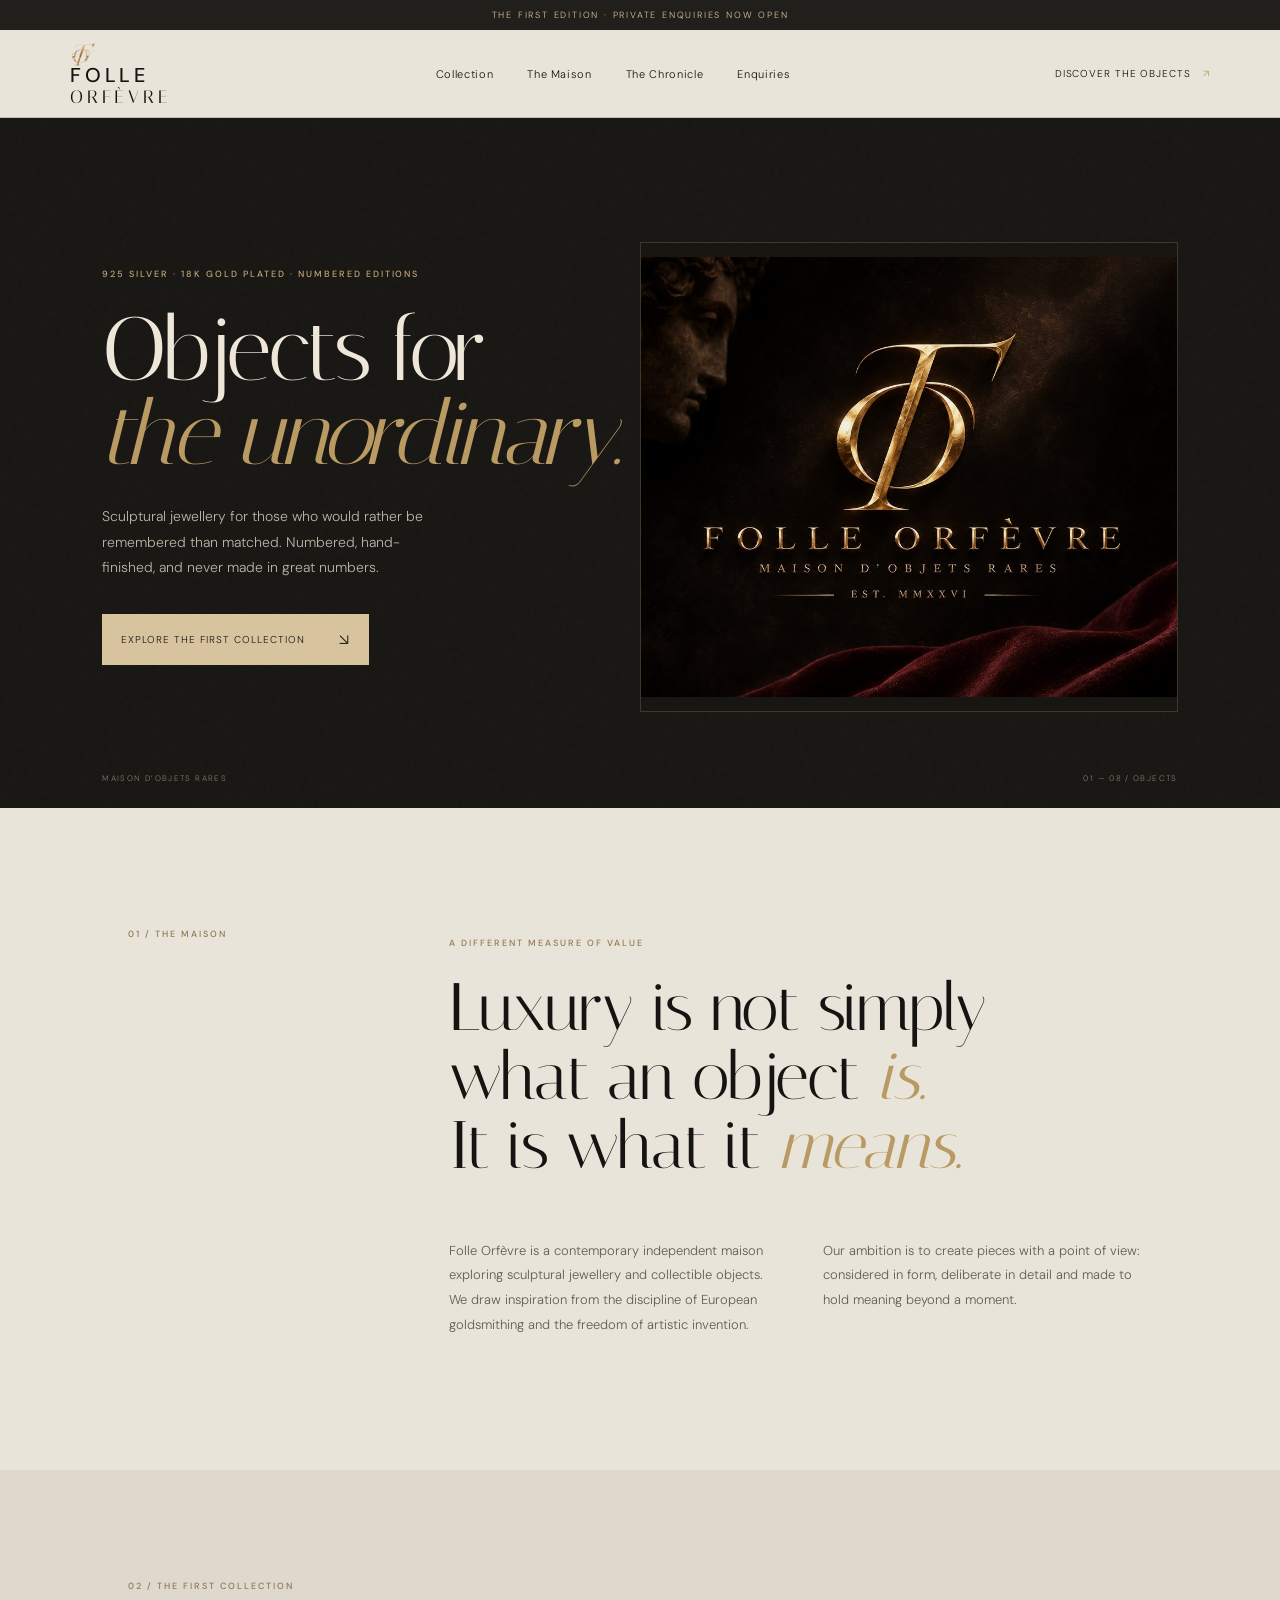
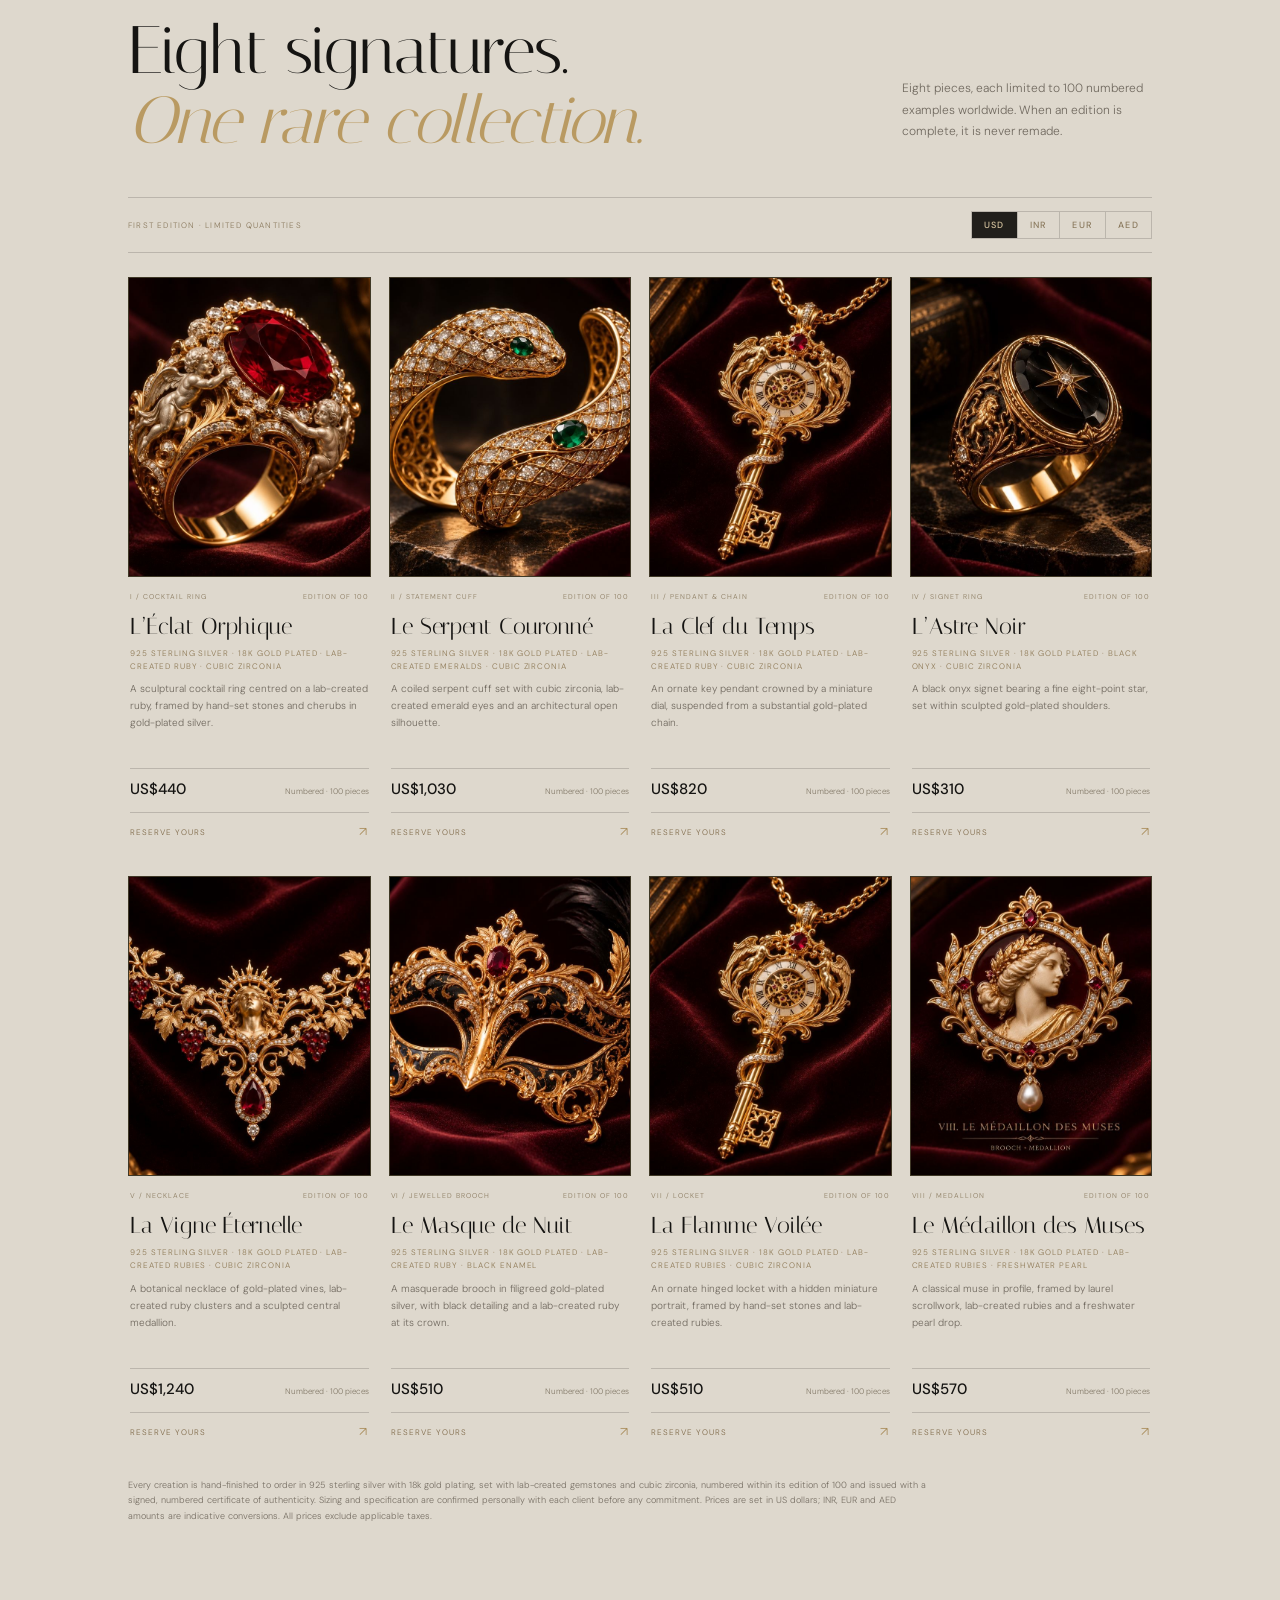
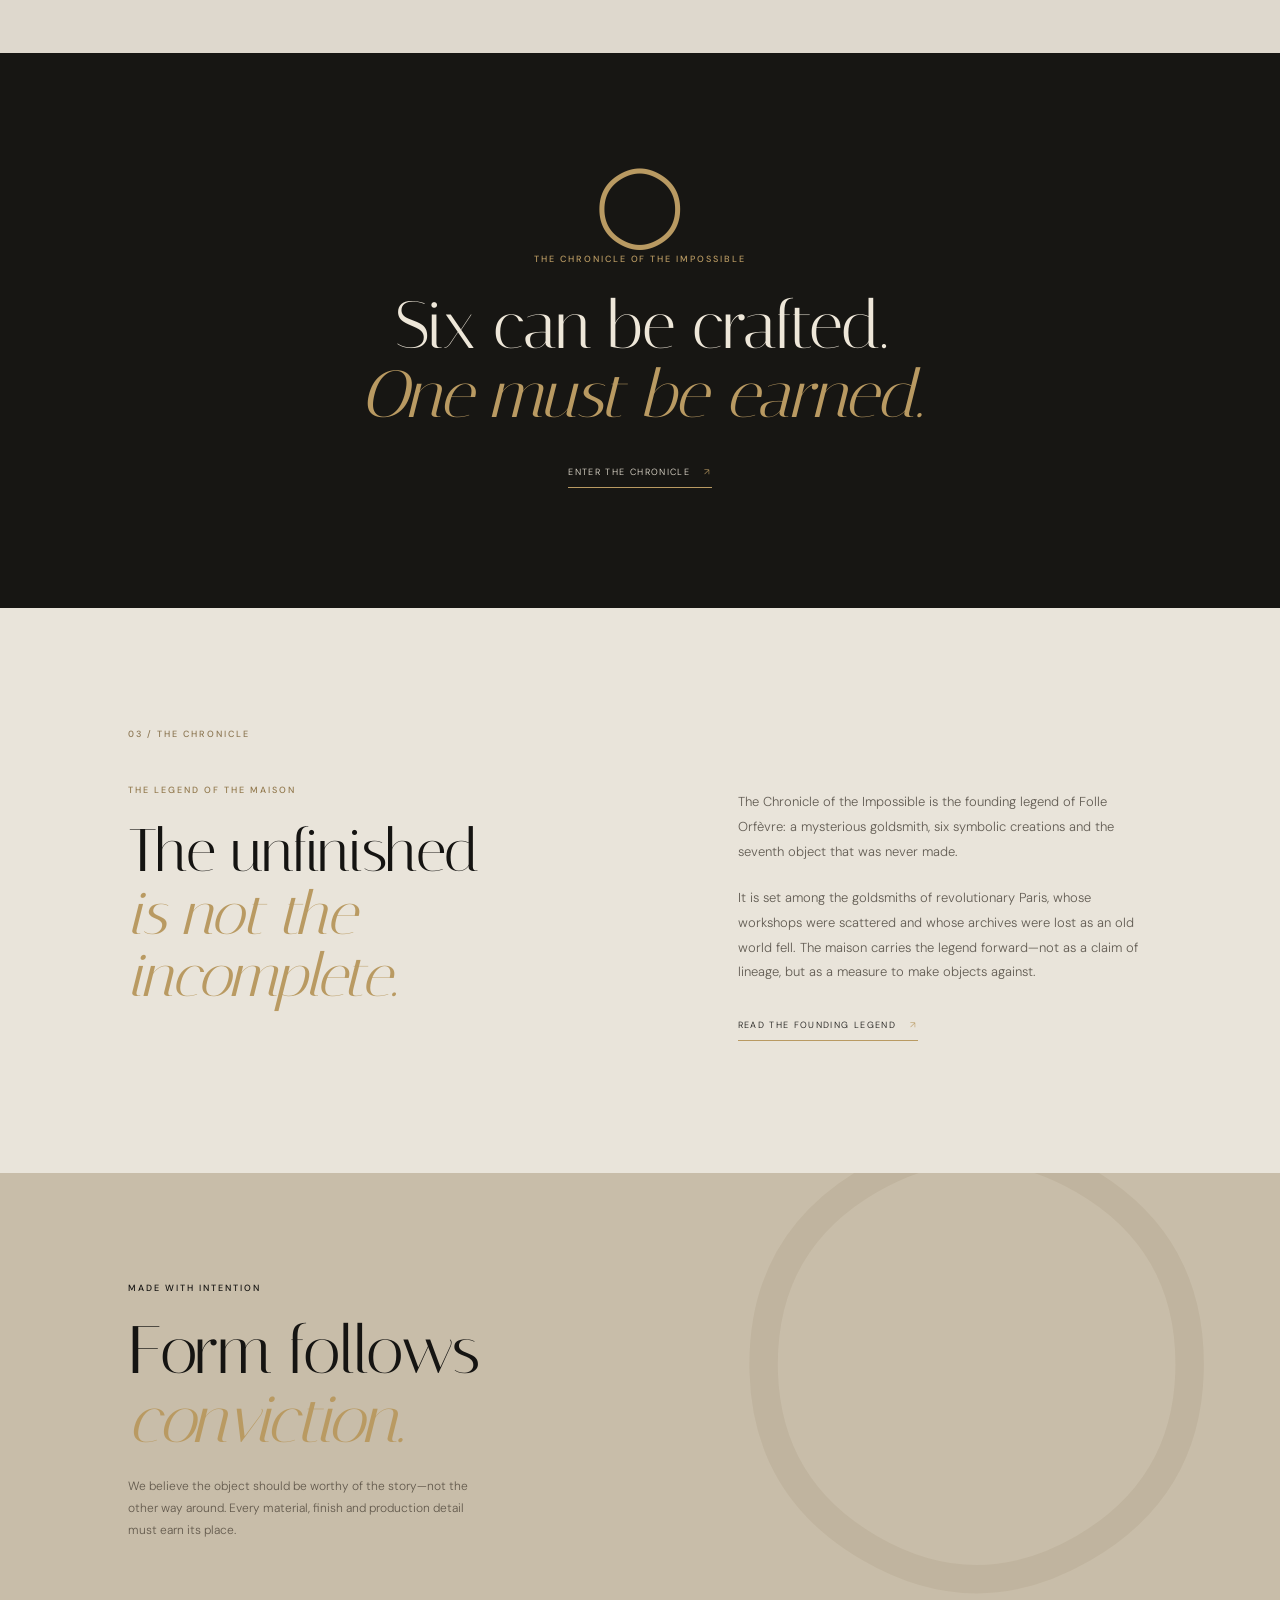
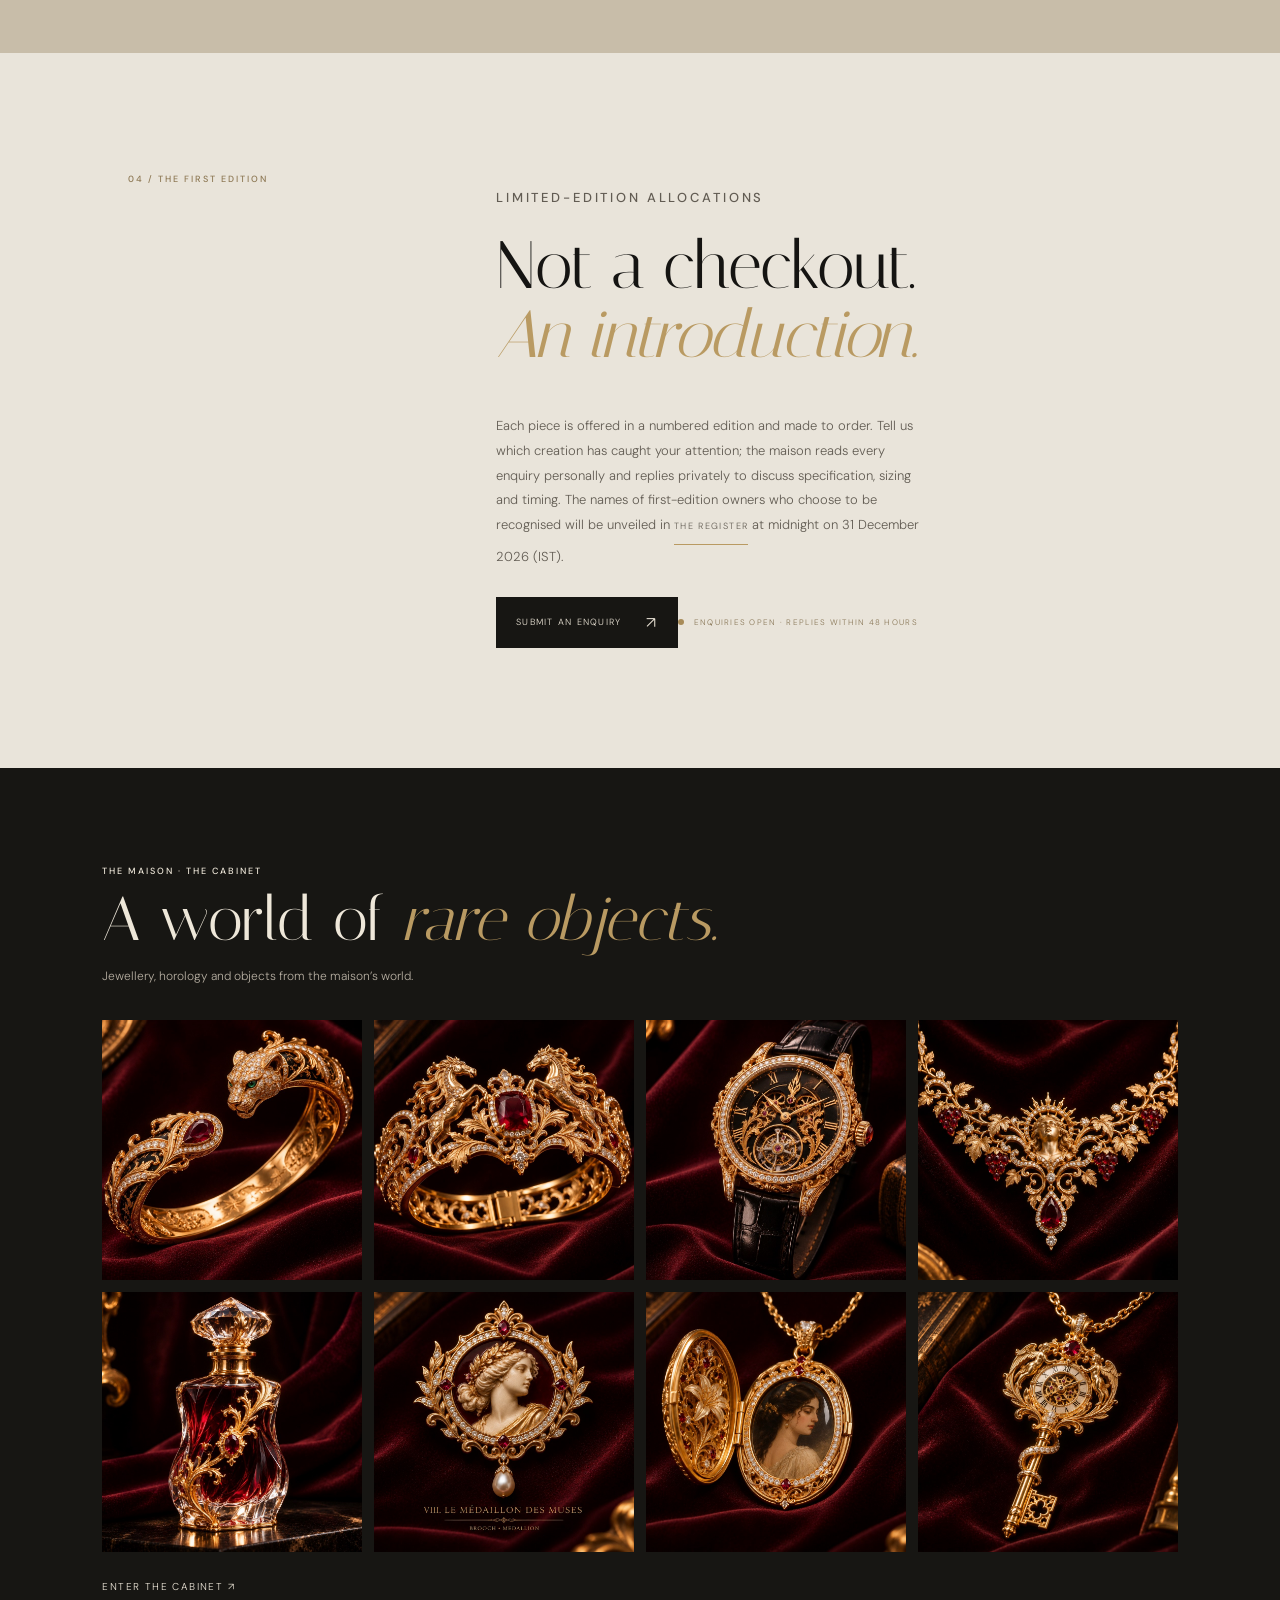
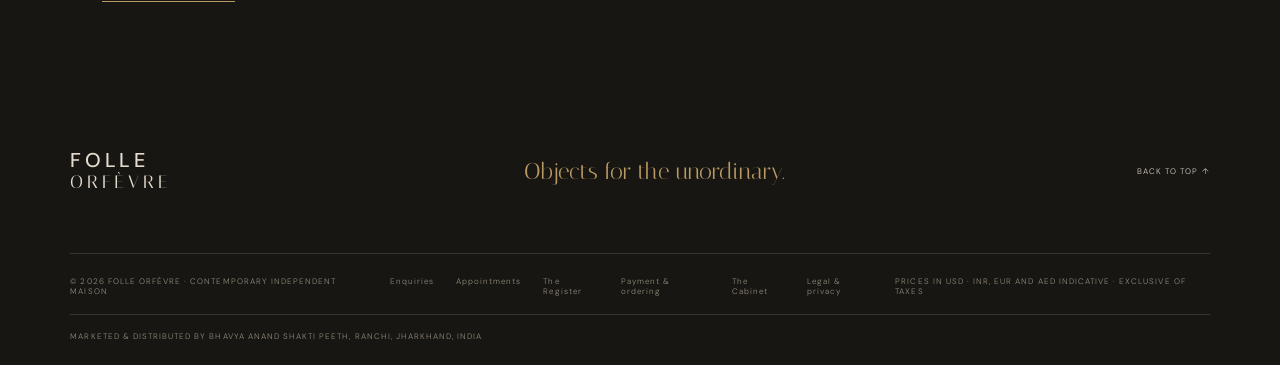
==== commit c3ada6b7: "Add "Marketed & distributed by" credit to all footers and legal page Co-Authored-By: Claude Opus 5.5" ====
--- a/index.html
+++ b/index.html
@@ -98,6 +98,6 @@
  </div>
  <a class="cabinet-link" href="/atelier.html">ENTER THE CABINET ↗</a>
 </section>
-<footer class="footer"><div class="footer-top"><a class="wordmark footer-wordmark" href="#top"><span>FOLLE</span><i>ORFÈVRE</i></a><p>Objects for the unordinary.</p><a href="#top" class="back-top">BACK TO TOP ↑</a></div><div class="footer-bottom"><span>© 2026 FOLLE ORFÈVRE · CONTEMPORARY INDEPENDENT MAISON</span><div><a href="enquire.html">Enquiries</a><a href="booking.html">Appointments</a><a href="register.html">The Register</a><a href="payment.html">Payment &amp; ordering</a><a href="atelier.html">The Cabinet</a><a href="legal.html">Legal &amp; privacy</a></div><span>PRICES IN USD · INR, EUR AND AED INDICATIVE · EXCLUSIVE OF TAXES</span></div></footer>
+<footer class="footer"><div class="footer-top"><a class="wordmark footer-wordmark" href="#top"><span>FOLLE</span><i>ORFÈVRE</i></a><p>Objects for the unordinary.</p><a href="#top" class="back-top">BACK TO TOP ↑</a></div><div class="footer-bottom"><span>© 2026 FOLLE ORFÈVRE · CONTEMPORARY INDEPENDENT MAISON</span><div><a href="enquire.html">Enquiries</a><a href="booking.html">Appointments</a><a href="register.html">The Register</a><a href="payment.html">Payment &amp; ordering</a><a href="atelier.html">The Cabinet</a><a href="legal.html">Legal &amp; privacy</a></div><span>PRICES IN USD · INR, EUR AND AED INDICATIVE · EXCLUSIVE OF TAXES</span></div><p class="marketed-by">Marketed &amp; distributed by Bhavya Anand Shakti Peeth, Ranchi, Jharkhand, India</p></footer>
 </body>
 </html>
--- a/styles.css
+++ b/styles.css
@@ -54,3 +54,4 @@
 .steps{list-style:none;margin:0;padding:0;border-top:1px solid var(--line)}.steps li{display:grid;grid-template-columns:54px 1fr;gap:12px;padding:22px 0;border-bottom:1px solid var(--line)}.steps li>span{font:400 26px/1 var(--serif);color:var(--gold)}.steps h3{font:400 24px/1.1 var(--serif);margin:0 0 8px}.steps p{font-size:12px;line-height:1.85;color:#6e665b;margin:0}.pay-methods{margin-top:42px;padding:26px;background:#e2dbcf;border:1px solid var(--line)}.pay-methods p{font-size:12px;line-height:1.85;color:#5f584e}.pay-methods .eyebrow{color:#8d7854;margin-top:0}
 .pay-invoice{margin-top:34px;padding:30px;background:#e2dbcf;border:1px solid var(--line)}.pay-invoice .eyebrow{color:#8d7854;margin:0}.pay-invoice h3{font:400 28px/1.15 var(--serif);margin:14px 0 6px}.pay-for{font-size:12px;color:#6e665b;margin:0 0 18px}.pay-amount{font:400 40px/1 var(--serif);margin:0 0 26px}.pay-invoice .button-dark{background:#171613;color:#e9e4da;border:0;cursor:pointer}.pay-invoice .button-dark:disabled{opacity:.5;cursor:wait}
 .spec{font-size:8px!important;letter-spacing:.12em;text-transform:uppercase;color:#8d7854!important;min-height:0!important;margin:0 0 8px!important;line-height:1.6!important}
+.marketed-by{margin:18px 0 0;padding-top:16px;border-top:1px solid #39352e;font-size:8px;letter-spacing:.13em;text-transform:uppercase;color:#948b7c}
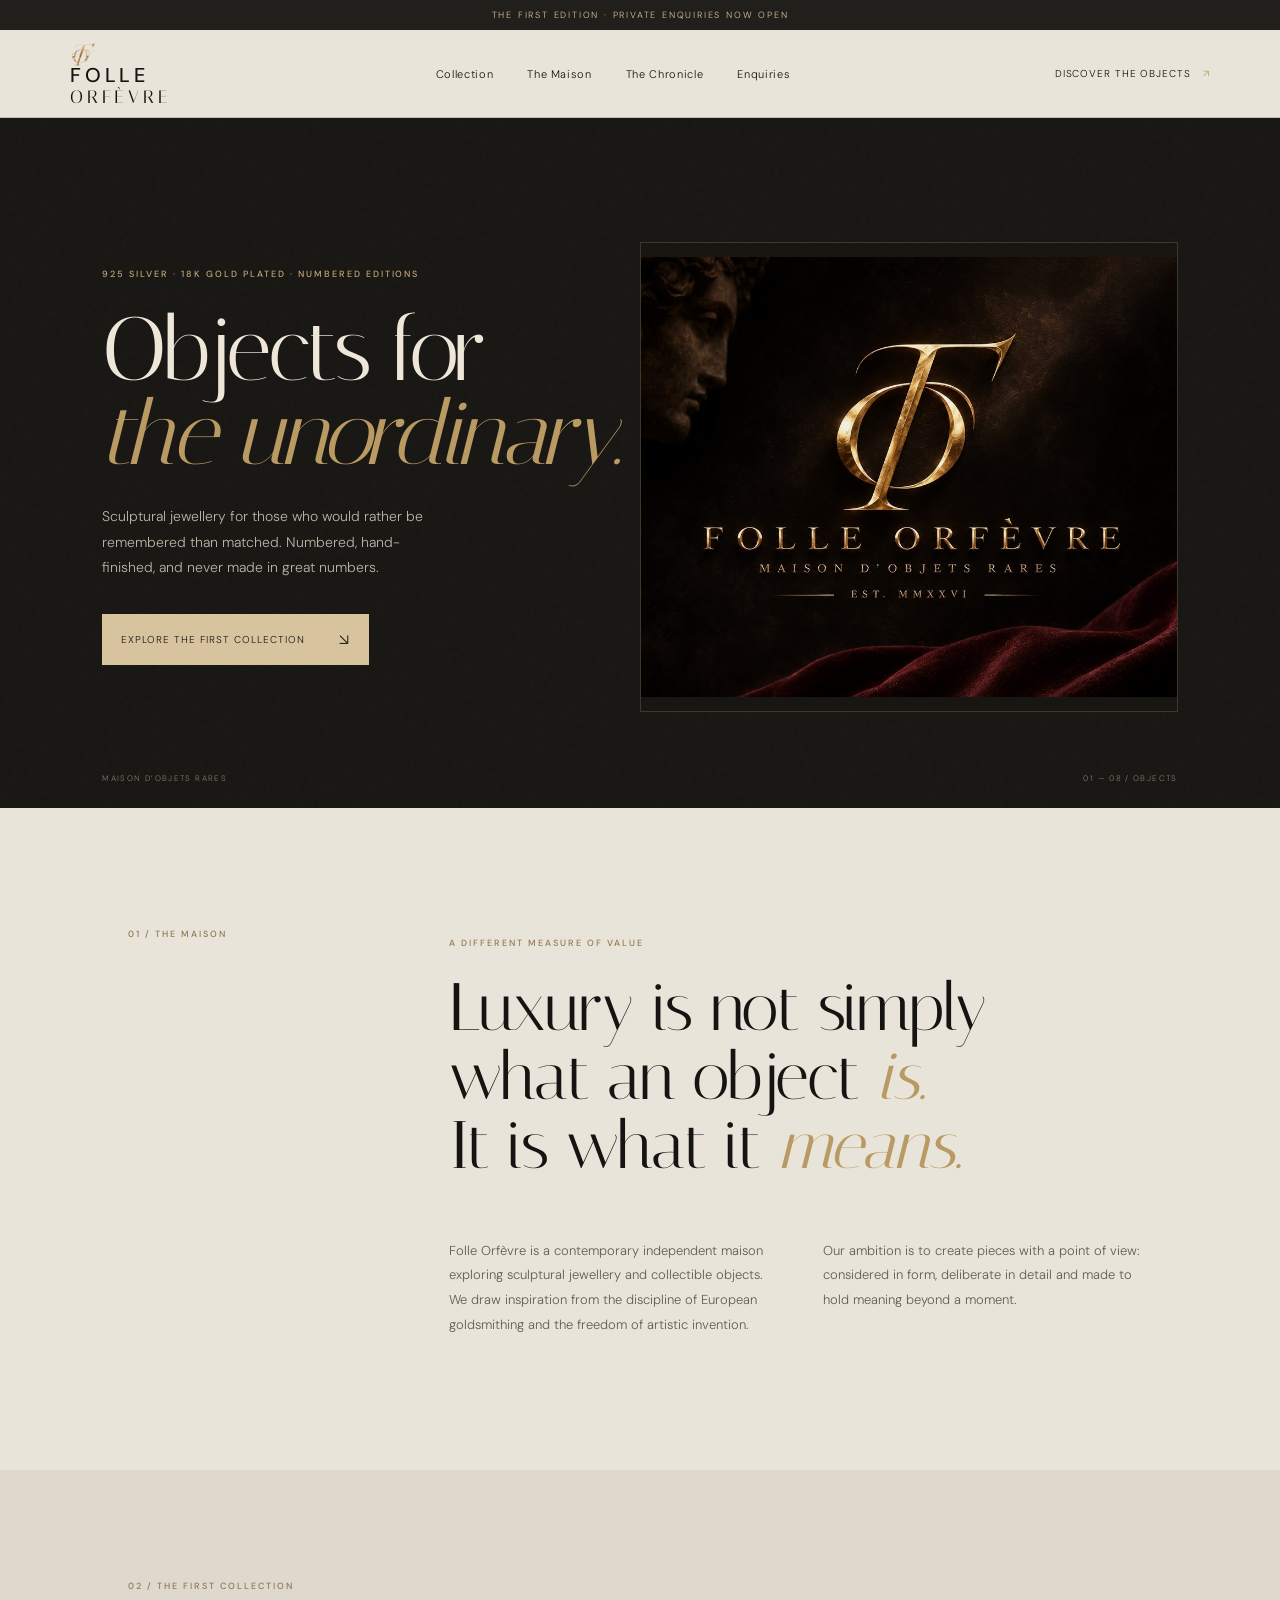
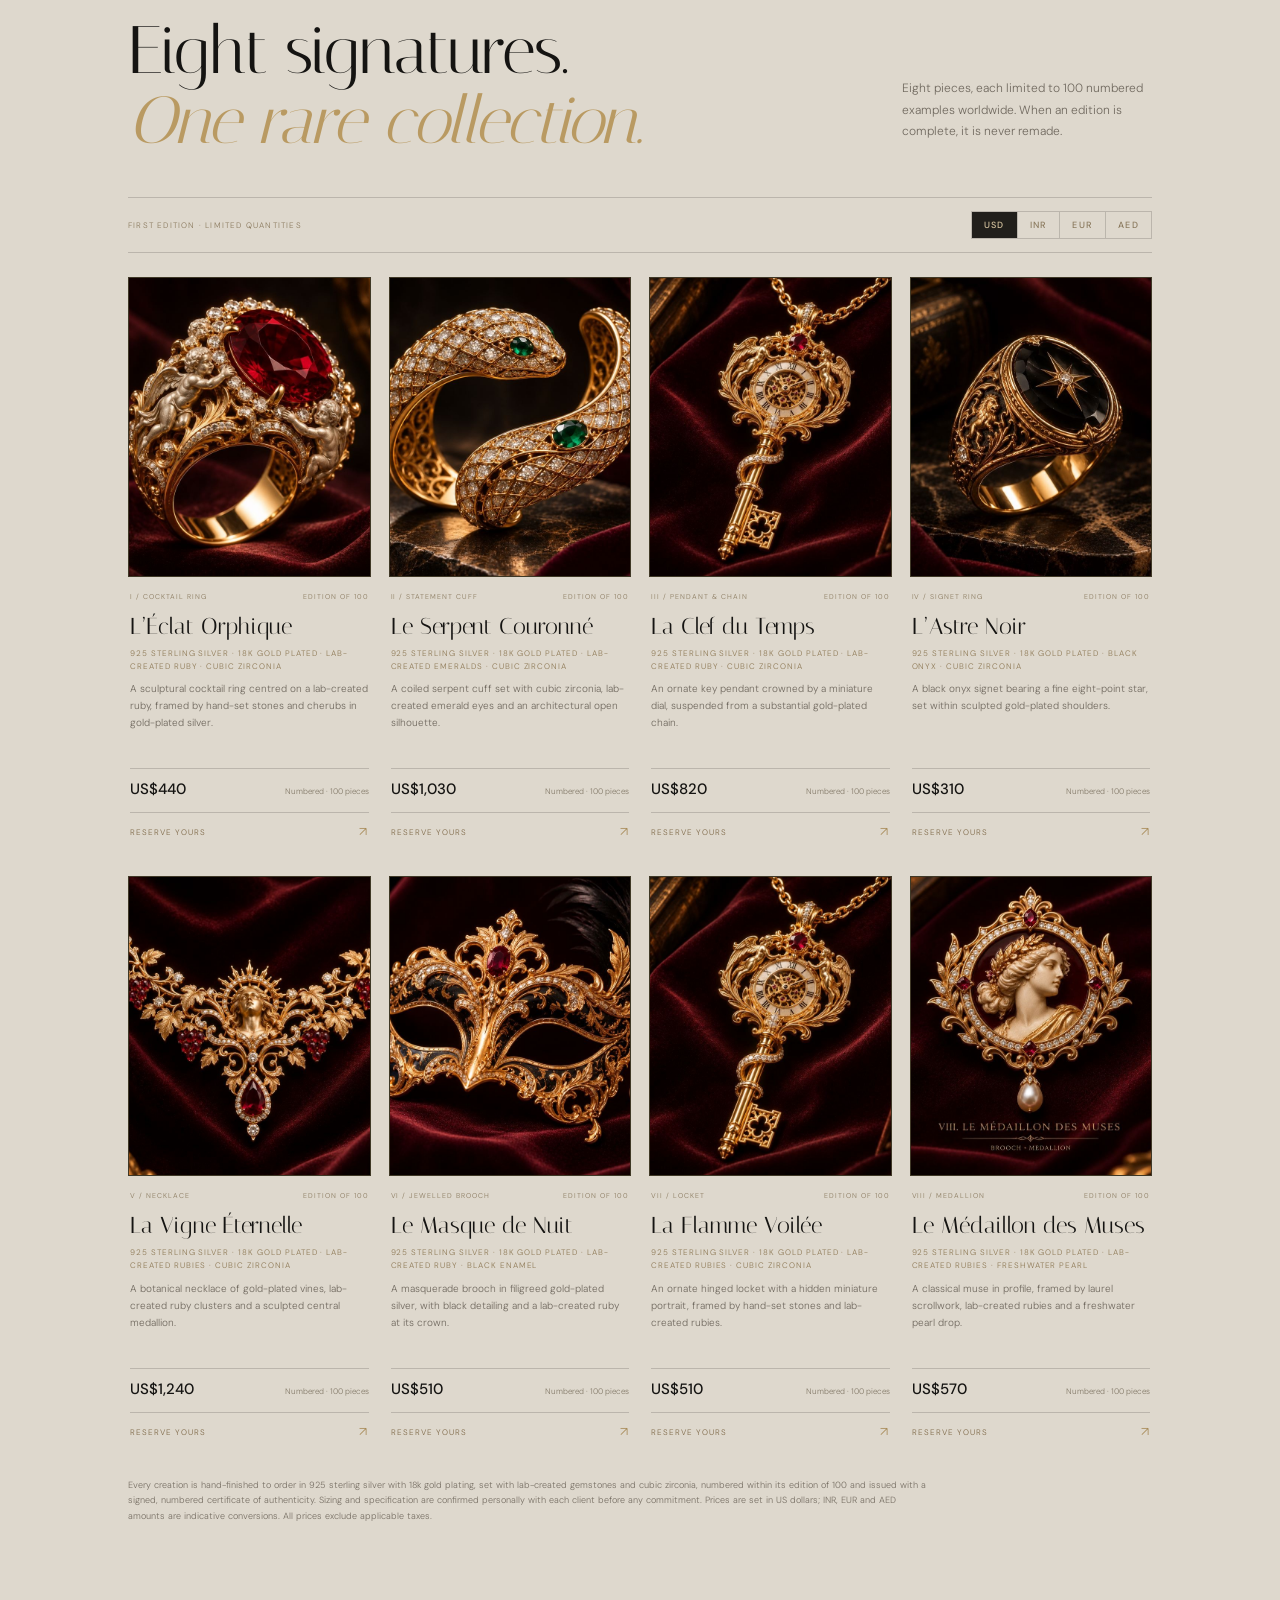
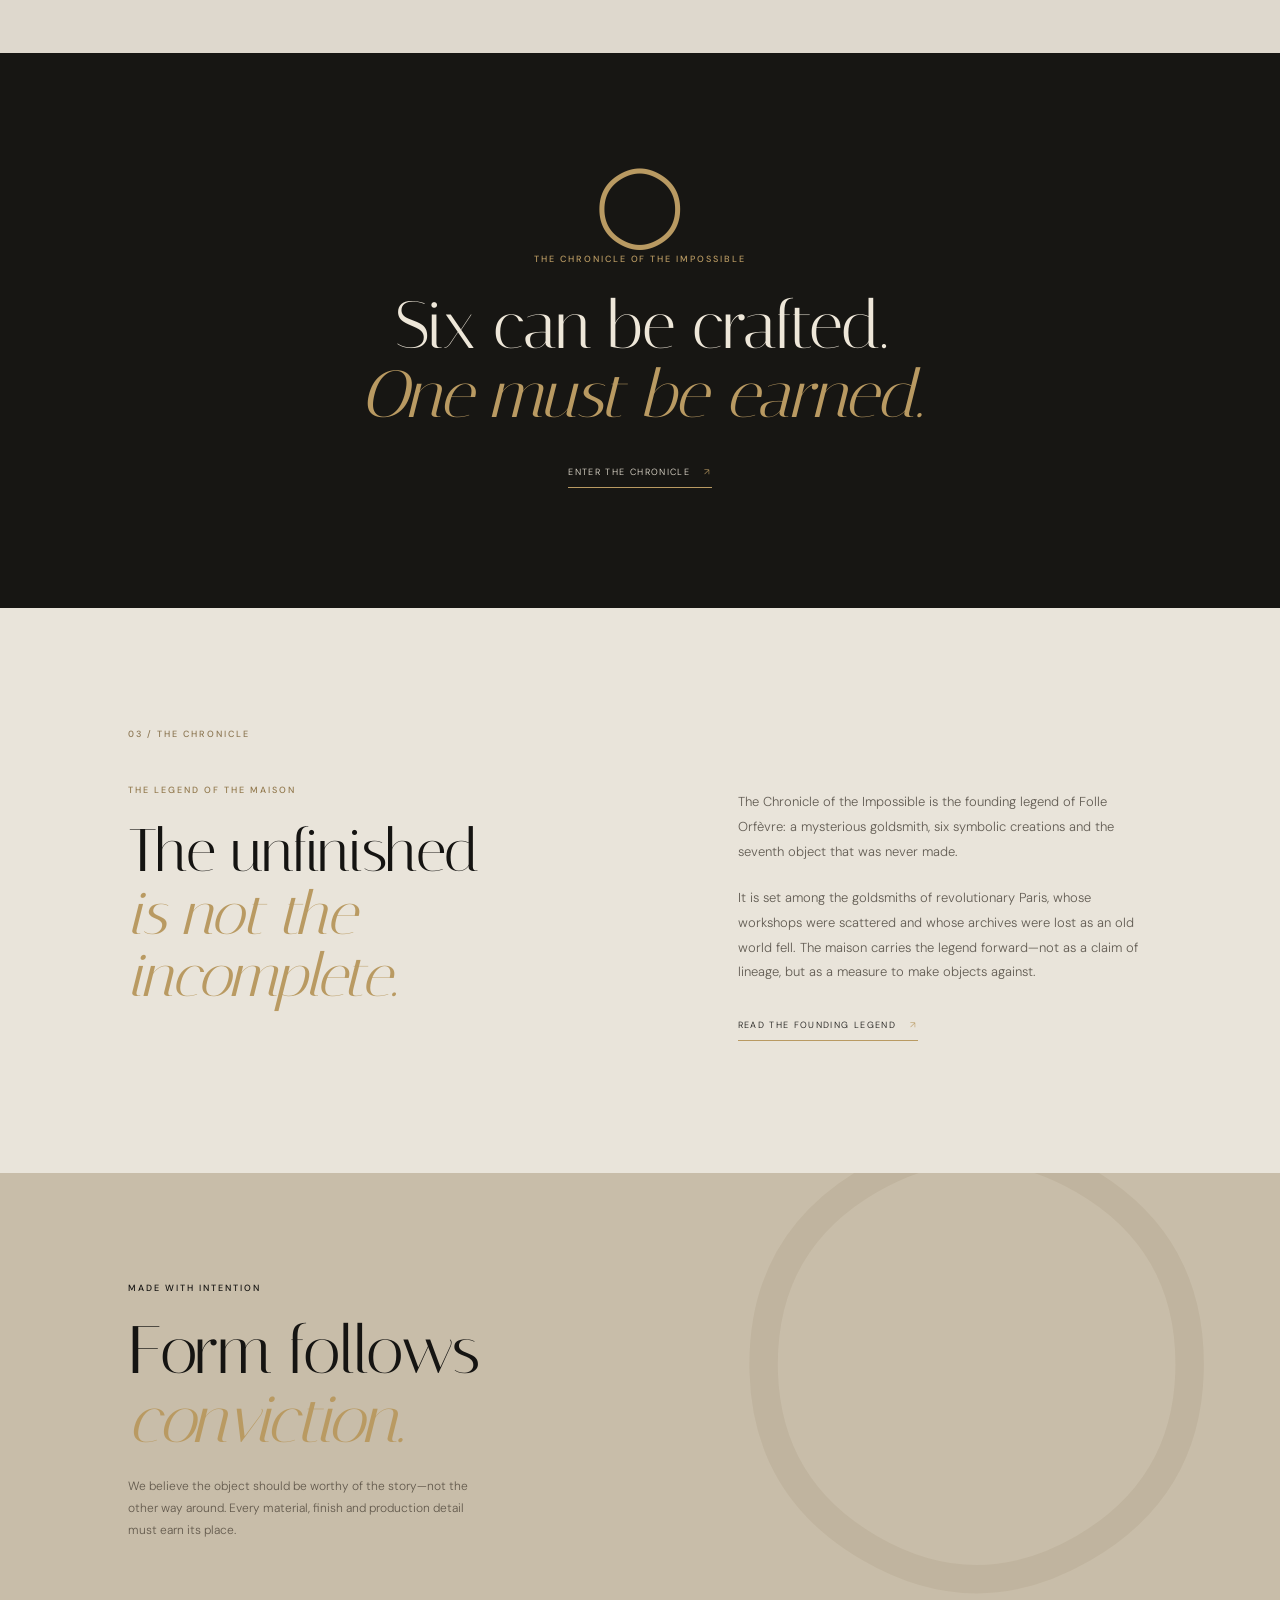
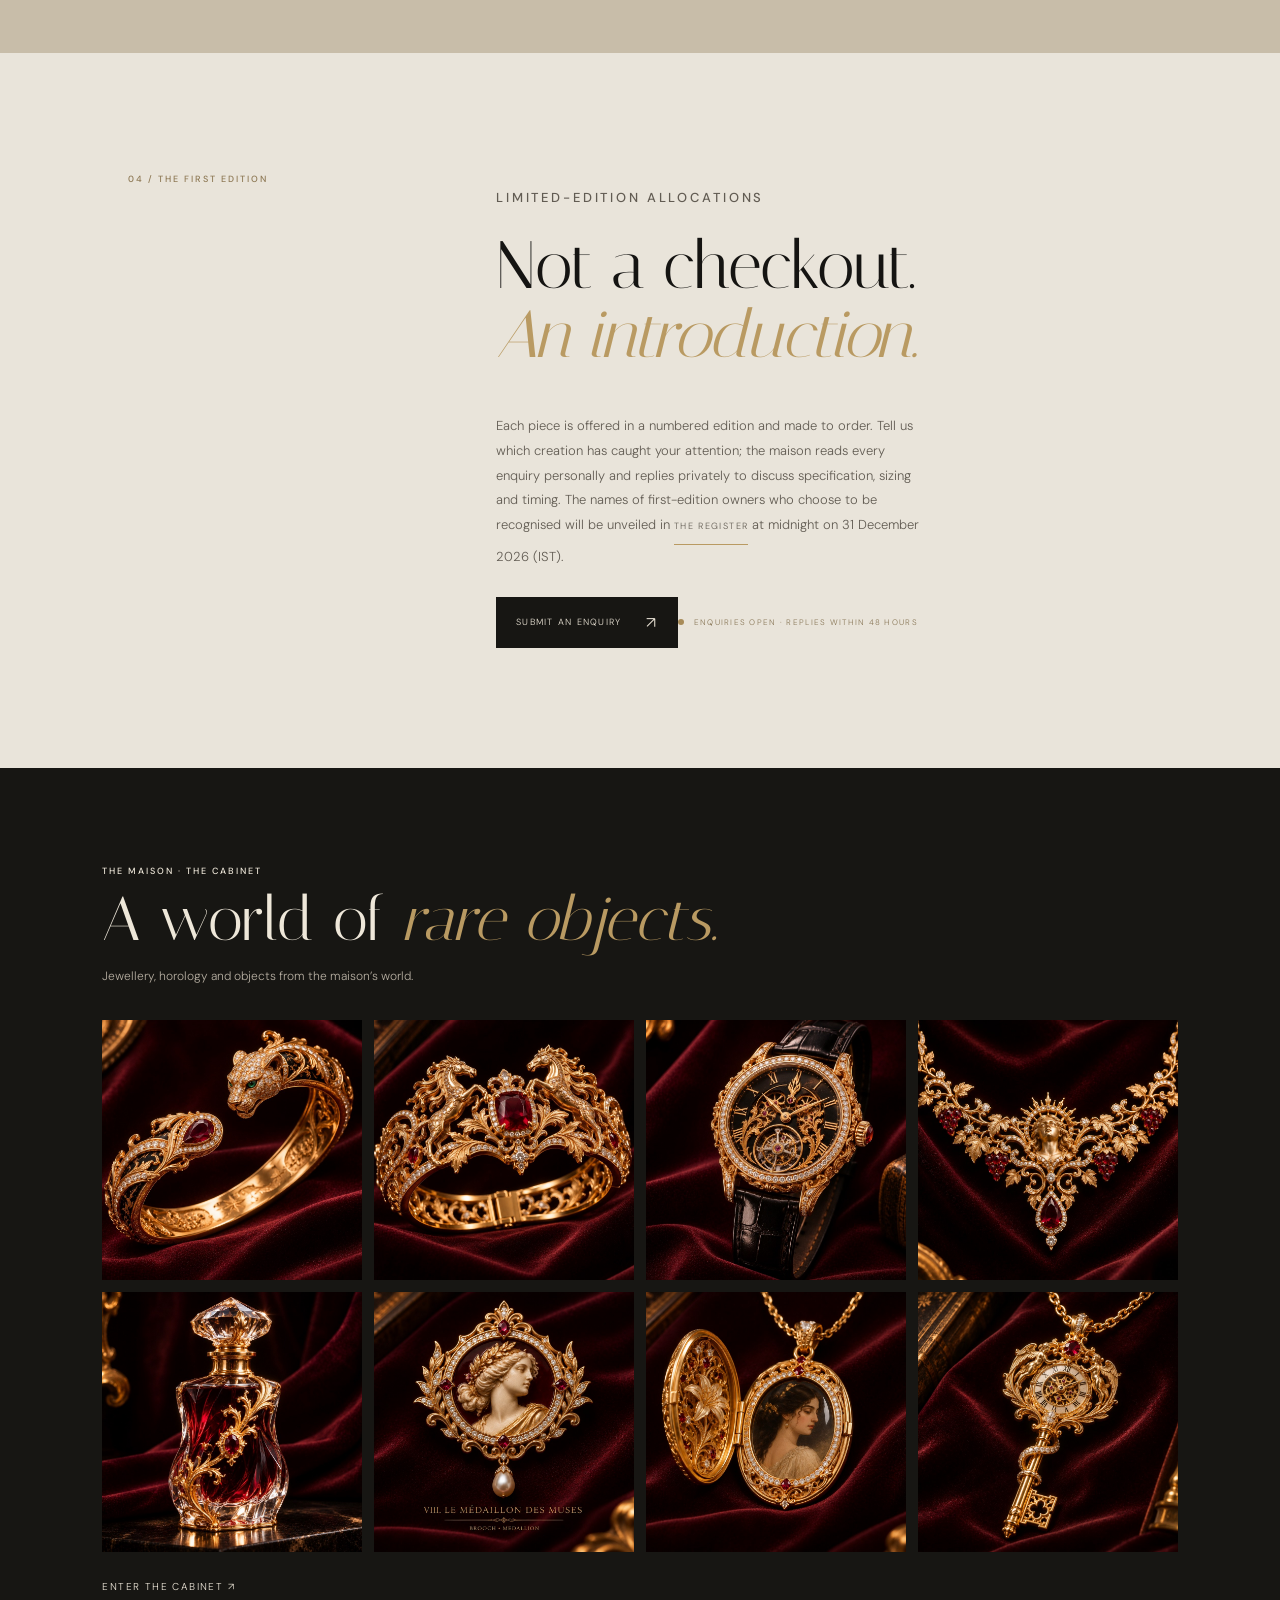
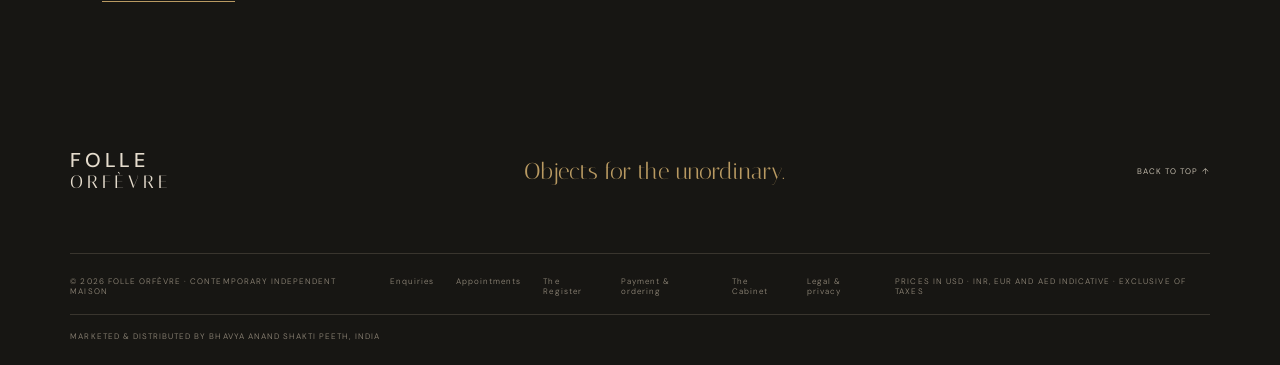
==== commit 11b42ca4: "Distributor credit: country only Co-Authored-By: Claude Opus 5.5 <noreply@anthropic.com> Claude-Sess" ====
--- a/index.html
+++ b/index.html
@@ -98,6 +98,6 @@
  </div>
  <a class="cabinet-link" href="/atelier.html">ENTER THE CABINET ↗</a>
 </section>
-<footer class="footer"><div class="footer-top"><a class="wordmark footer-wordmark" href="#top"><span>FOLLE</span><i>ORFÈVRE</i></a><p>Objects for the unordinary.</p><a href="#top" class="back-top">BACK TO TOP ↑</a></div><div class="footer-bottom"><span>© 2026 FOLLE ORFÈVRE · CONTEMPORARY INDEPENDENT MAISON</span><div><a href="enquire.html">Enquiries</a><a href="booking.html">Appointments</a><a href="register.html">The Register</a><a href="payment.html">Payment &amp; ordering</a><a href="atelier.html">The Cabinet</a><a href="legal.html">Legal &amp; privacy</a></div><span>PRICES IN USD · INR, EUR AND AED INDICATIVE · EXCLUSIVE OF TAXES</span></div><p class="marketed-by">Marketed &amp; distributed by Bhavya Anand Shakti Peeth, Ranchi, Jharkhand, India</p></footer>
+<footer class="footer"><div class="footer-top"><a class="wordmark footer-wordmark" href="#top"><span>FOLLE</span><i>ORFÈVRE</i></a><p>Objects for the unordinary.</p><a href="#top" class="back-top">BACK TO TOP ↑</a></div><div class="footer-bottom"><span>© 2026 FOLLE ORFÈVRE · CONTEMPORARY INDEPENDENT MAISON</span><div><a href="enquire.html">Enquiries</a><a href="booking.html">Appointments</a><a href="register.html">The Register</a><a href="payment.html">Payment &amp; ordering</a><a href="atelier.html">The Cabinet</a><a href="legal.html">Legal &amp; privacy</a></div><span>PRICES IN USD · INR, EUR AND AED INDICATIVE · EXCLUSIVE OF TAXES</span></div><p class="marketed-by">Marketed &amp; distributed by Bhavya Anand Shakti Peeth, India</p></footer>
 </body>
 </html>
